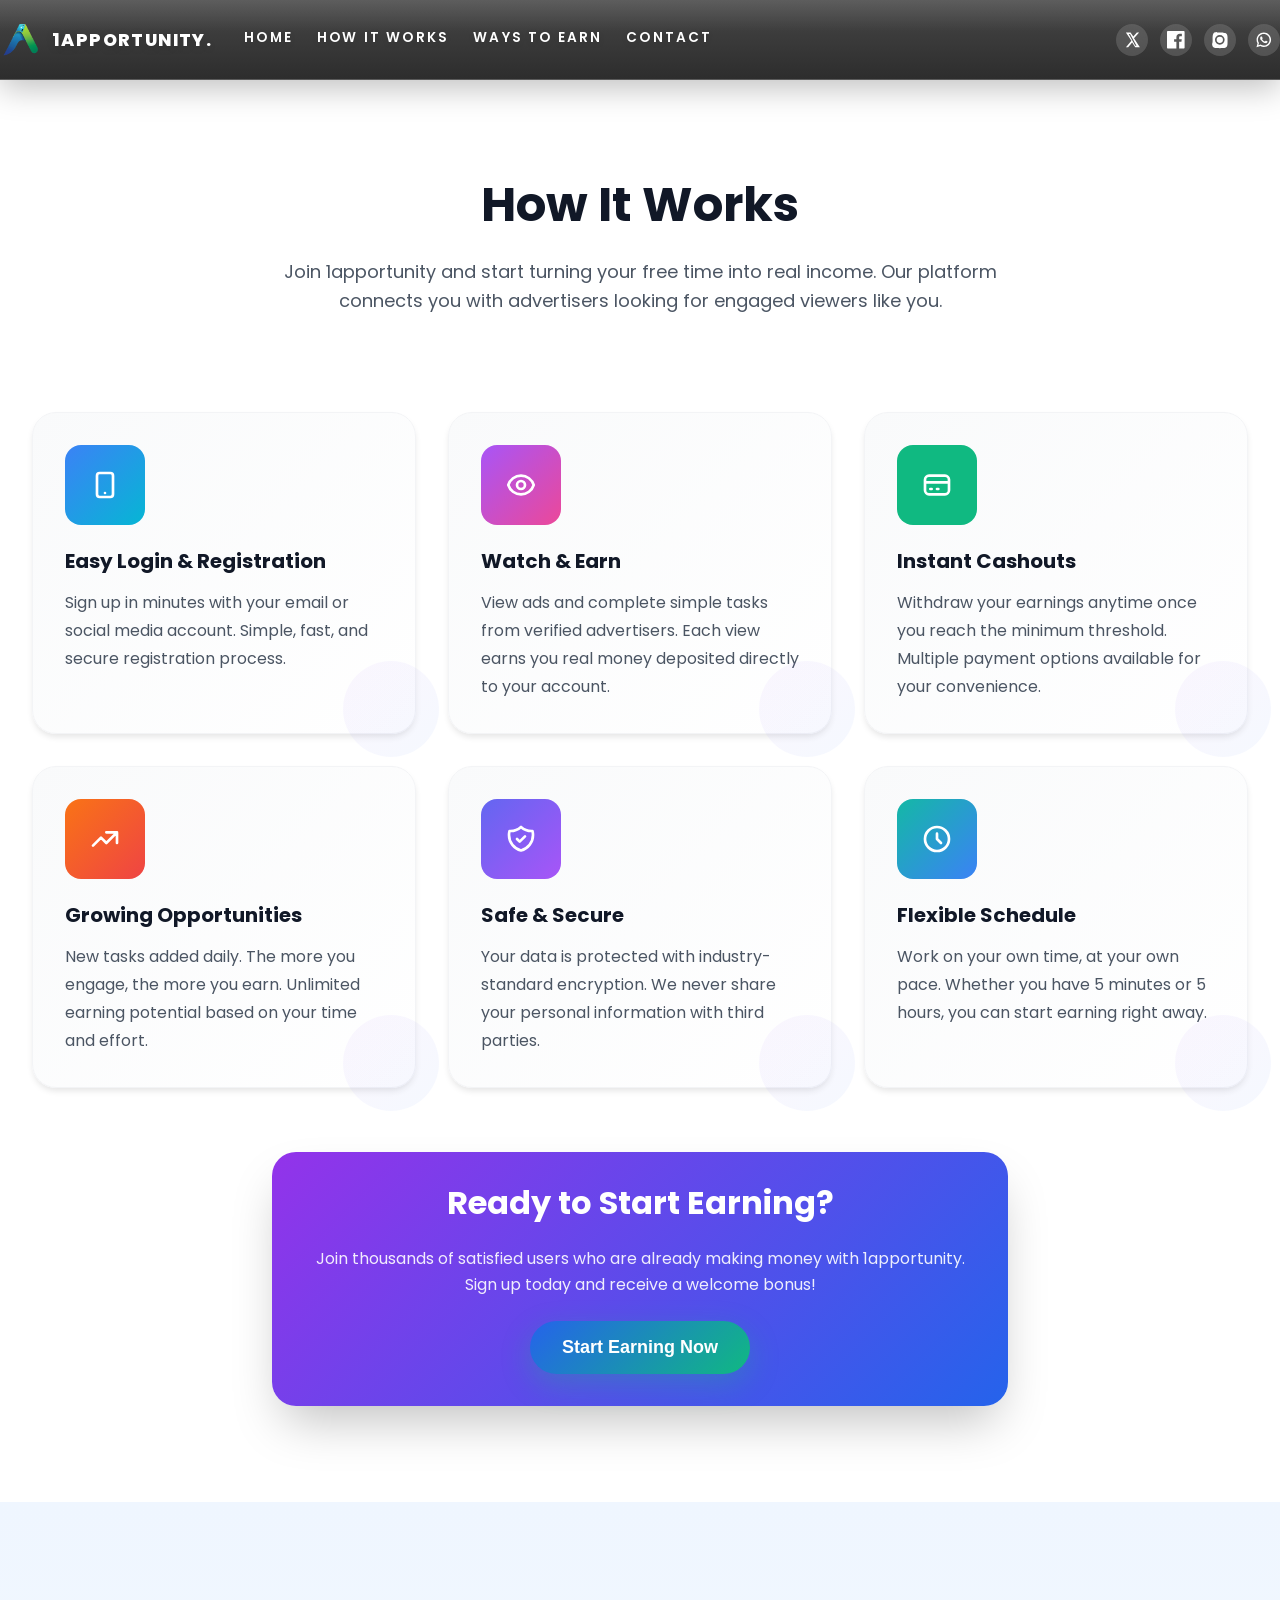
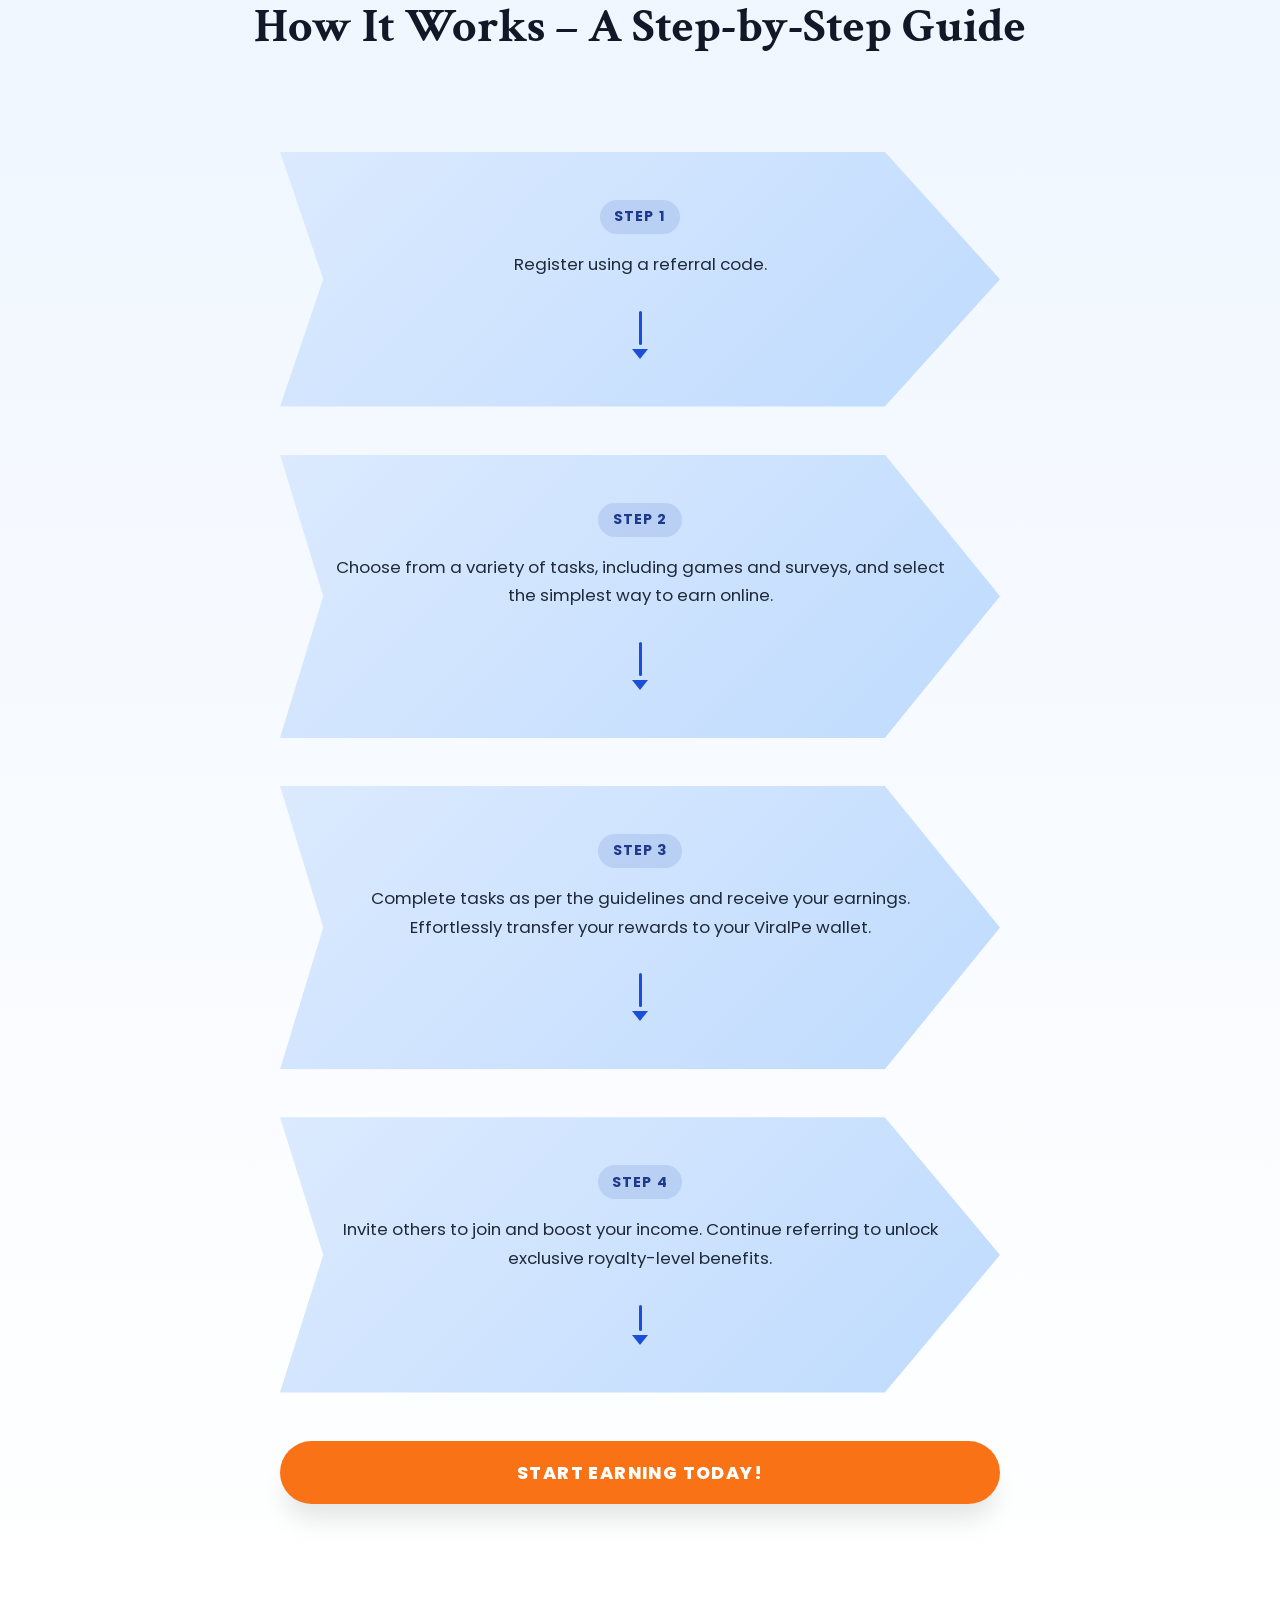
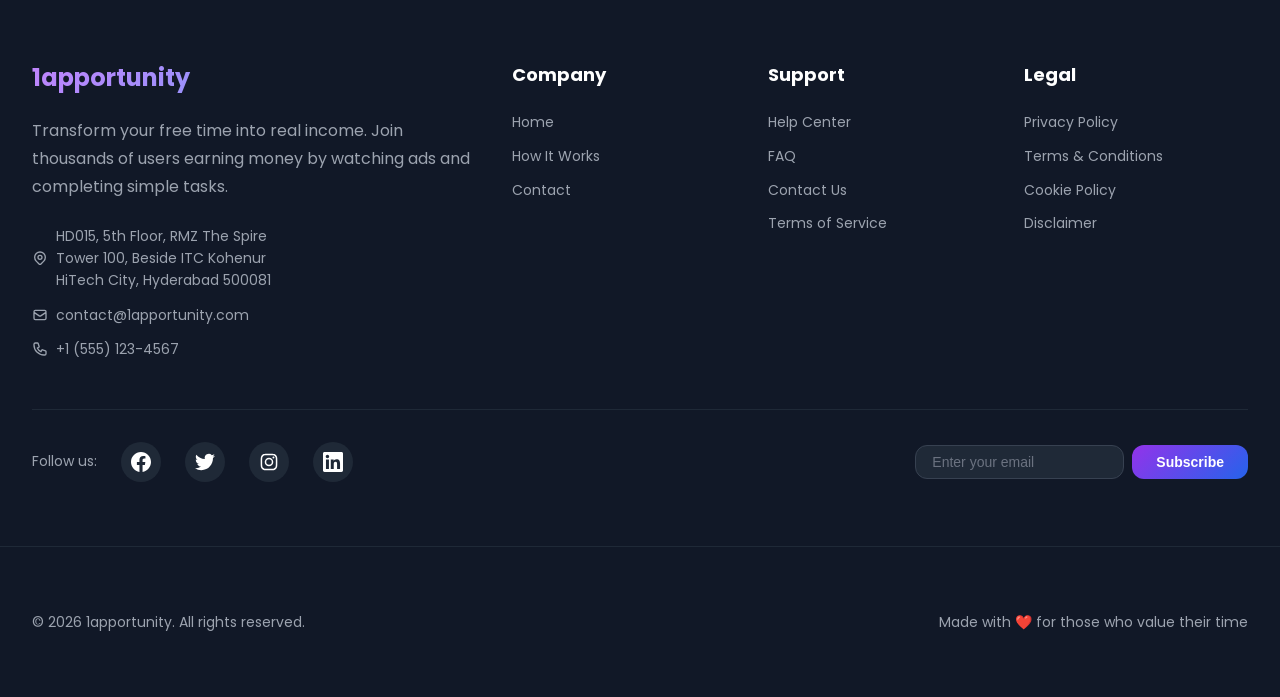
==== business.html @ 0197decd "Add files via upload" ====
<!DOCTYPE html>
<html lang="en">
<head>
    <meta charset="UTF-8">
    <meta name="viewport" content="width=device-width, initial-scale=1.0">
    <meta name="description" content="Learn how 1apportunity works - Simple steps to start earning money by watching ads and completing tasks.">
    <meta name="keywords" content="how it works, earn money online, watch ads, passive income, make money, 1apportunity">
    <title>How It Works - 1apportunity</title>
    <link rel="stylesheet" href="styles.css">
    <link rel="preconnect" href="https://fonts.googleapis.com">
    <link rel="preconnect" href="https://fonts.gstatic.com" crossorigin>
    <link href="https://fonts.googleapis.com/css2?family=Poppins:wght@400;500;600;700;800&family=Crimson+Text:wght@600;700&display=swap" rel="stylesheet">
</head>
<body>
    <!-- Navbar -->
    <header class="main-navbar">
        <div class="container nav-content">
            <a class="nav-brand" href="index.html" aria-label="1Apportunity Home">
                <img class="nav-logo" src="1Apportunity logo.png" alt="1Apportunity Logo">
                <span class="nav-wordmark">1APPORTUNITY.</span>
            </a>
            <button class="nav-toggle" type="button" aria-expanded="false" aria-controls="primaryNav" aria-label="Toggle navigation">
                <span></span>
                <span></span>
                <span></span>
            </button>
            <nav id="primaryNav" class="nav-links" aria-label="Primary">
                <a href="index.html">HOME</a>
                <a href="business.html">HOW IT WORKS</a>
                <a href="index.html#ways">WAYS TO EARN</a>
                <a href="contact.html">CONTACT</a>
            </nav>
            <div class="nav-actions">
                <a href="log_sign.html" class="btn btn-primary btn-get-started">Get Started</a>
            </div>
            <div class="nav-social" aria-label="Social media">
                <a href="https://twitter.com/" target="_blank" rel="noopener noreferrer" aria-label="X">
                    <svg viewBox="0 0 24 24" fill="currentColor" aria-hidden="true">
                        <path d="M18.9 2H22l-7 8 8 12h-6.3l-4.2-6.2L7 22H4l7.5-8.7L3.9 2h6.4l3.8 5.6L18.9 2zm-2.2 18h1.7L9.6 4H7.8l8.9 16z"></path>
                    </svg>
                </a>
                <a href="https://facebook.com/" target="_blank" rel="noopener noreferrer" aria-label="Facebook">
                    <svg viewBox="0 0 24 24" fill="currentColor" aria-hidden="true">
                        <path d="M22.675 0h-21.35C.597 0 0 .597 0 1.326v21.348C0 23.403.597 24 1.326 24h11.495v-9.294H9.692v-3.622h3.129V8.413c0-3.1 1.893-4.788 4.659-4.788 1.325 0 2.463.099 2.795.143v3.24h-1.918c-1.505 0-1.797.715-1.797 1.763v2.313h3.587l-.467 3.622h-3.12V24h6.116C23.403 24 24 23.403 24 22.674V1.326C24 .597 23.403 0 22.675 0z"></path>
                    </svg>
                </a>
                <a href="https://instagram.com/" target="_blank" rel="noopener noreferrer" aria-label="Instagram">
                    <svg viewBox="0 0 24 24" fill="currentColor" aria-hidden="true">
                        <path d="M12 2.2c3.2 0 3.6 0 4.8.07 1.2.07 2 .26 2.47.44a4.94 4.94 0 011.78 1.03 4.94 4.94 0 011.03 1.78c.18.47.37 1.27.44 2.47.07 1.2.07 1.6.07 4.8s0 3.6-.07 4.8c-.07 1.2-.26 2-.44 2.47a4.94 4.94 0 01-1.03 1.78 4.94 4.94 0 01-1.78 1.03c-.47.18-1.27.37-2.47.44-1.2.07-1.6.07-4.8.07s-3.6 0-4.8-.07c-1.2-.07-2-.26-2.47-.44a4.94 4.94 0 01-1.78-1.03 4.94 4.94 0 01-1.03-1.78c-.18-.47-.37-1.27-.44-2.47C2.2 15.6 2.2 15.2 2.2 12s0-3.6.07-4.8c.07-1.2.26-2 .44-2.47A4.94 4.94 0 013.74 2.7a4.94 4.94 0 011.78-1.03c.47-.18 1.27-.37 2.47-.44C8.4 2.2 8.8 2.2 12 2.2zm0 3.2a6.6 6.6 0 100 13.2 6.6 6.6 0 000-13.2zm0 10.9a4.3 4.3 0 110-8.6 4.3 4.3 0 010 8.6zm6.9-11.7a1.54 1.54 0 11-3.08 0 1.54 1.54 0 013.08 0z"></path>
                    </svg>
                </a>
                <a href="https://wa.me/" target="_blank" rel="noopener noreferrer" aria-label="WhatsApp">
                    <svg viewBox="0 0 24 24" fill="currentColor" aria-hidden="true">
                        <path d="M12.04 2C6.58 2 2.15 6.42 2.15 11.88c0 1.75.46 3.46 1.34 4.98L2 22l5.3-1.39a9.84 9.84 0 004.74 1.2h.01c5.46 0 9.89-4.43 9.89-9.89S17.5 2 12.04 2zm0 17.86a7.94 7.94 0 01-4.05-1.12l-.29-.17-3.14.82.84-3.06-.19-.31a7.9 7.9 0 01-1.22-4.15c0-4.37 3.56-7.93 7.94-7.93 4.37 0 7.93 3.56 7.93 7.93 0 4.38-3.56 7.99-7.93 7.99zm4.64-5.85c-.25-.12-1.47-.73-1.7-.81-.23-.08-.4-.12-.56.12-.16.25-.64.81-.78.98-.14.17-.29.19-.54.06-.25-.12-1.06-.39-2.02-1.25-.75-.66-1.25-1.47-1.4-1.72-.14-.25-.02-.38.1-.5.11-.11.25-.29.37-.43.12-.14.16-.25.25-.41.08-.17.04-.31-.02-.43-.06-.12-.56-1.35-.77-1.85-.2-.48-.4-.41-.56-.42l-.48-.01c-.17 0-.43.06-.66.31-.23.25-.87.85-.87 2.07s.89 2.4 1.01 2.56c.12.17 1.74 2.64 4.21 3.7.59.25 1.05.4 1.41.52.59.19 1.12.17 1.54.1.47-.07 1.47-.6 1.68-1.18.21-.58.21-1.08.14-1.18-.06-.1-.23-.16-.48-.28z"></path>
                    </svg>
                </a>
            </div>
        </div>
    </header>

    <!-- Business Section -->
    <section id="business" class="business-section">
        <div class="container">
            <!-- Section Header -->
            <div class="section-header">
                <h2 class="section-title">How It Works</h2>
                <p class="section-description">
                    Join 1apportunity and start turning your free time into real income. 
                    Our platform connects you with advertisers looking for engaged viewers like you.
                </p>
            </div>

            <!-- Features Grid -->
            <div class="features-grid">
                <!-- Feature 1 -->
                <div class="feature-card">
                    <div class="feature-icon feature-icon-blue">
                        <svg class="icon" fill="none" stroke="currentColor" viewBox="0 0 24 24">
                            <path stroke-linecap="round" stroke-linejoin="round" stroke-width="2" d="M12 18h.01M8 21h8a2 2 0 002-2V5a2 2 0 00-2-2H8a2 2 0 00-2 2v14a2 2 0 002 2z"></path>
                        </svg>
                    </div>
                    <h3 class="feature-title">Easy Login & Registration</h3>
                    <p class="feature-description">
                        Sign up in minutes with your email or social media account. Simple, fast, and secure registration process.
                    </p>
                    <div class="feature-decoration"></div>
                </div>

                <!-- Feature 2 -->
                <div class="feature-card">
                    <div class="feature-icon feature-icon-purple">
                        <svg class="icon" fill="none" stroke="currentColor" viewBox="0 0 24 24">
                            <path stroke-linecap="round" stroke-linejoin="round" stroke-width="2" d="M15 12a3 3 0 11-6 0 3 3 0 016 0z"></path>
                            <path stroke-linecap="round" stroke-linejoin="round" stroke-width="2" d="M2.458 12C3.732 7.943 7.523 5 12 5c4.478 0 8.268 2.943 9.542 7-1.274 4.057-5.064 7-9.542 7-4.477 0-8.268-2.943-9.542-7z"></path>
                        </svg>
                    </div>
                    <h3 class="feature-title">Watch & Earn</h3>
                    <p class="feature-description">
                        View ads and complete simple tasks from verified advertisers. Each view earns you real money deposited directly to your account.
                    </p>
                    <div class="feature-decoration"></div>
                </div>

                <!-- Feature 3 -->
                <div class="feature-card">
                    <div class="feature-icon feature-icon-green">
                        <svg class="icon" fill="none" stroke="currentColor" viewBox="0 0 24 24">
                            <path stroke-linecap="round" stroke-linejoin="round" stroke-width="2" d="M3 10h18M7 15h1m4 0h1m-7 4h12a3 3 0 003-3V8a3 3 0 00-3-3H6a3 3 0 00-3 3v8a3 3 0 003 3z"></path>
                        </svg>
                    </div>
                    <h3 class="feature-title">Instant Cashouts</h3>
                    <p class="feature-description">
                        Withdraw your earnings anytime once you reach the minimum threshold. Multiple payment options available for your convenience.
                    </p>
                    <div class="feature-decoration"></div>
                </div>

                <!-- Feature 4 -->
                <div class="feature-card">
                    <div class="feature-icon feature-icon-orange">
                        <svg class="icon" fill="none" stroke="currentColor" viewBox="0 0 24 24">
                            <path stroke-linecap="round" stroke-linejoin="round" stroke-width="2" d="M13 7h8m0 0v8m0-8l-8 8-4-4-6 6"></path>
                        </svg>
                    </div>
                    <h3 class="feature-title">Growing Opportunities</h3>
                    <p class="feature-description">
                        New tasks added daily. The more you engage, the more you earn. Unlimited earning potential based on your time and effort.
                    </p>
                    <div class="feature-decoration"></div>
                </div>

                <!-- Feature 5 -->
                <div class="feature-card">
                    <div class="feature-icon feature-icon-indigo">
                        <svg class="icon" fill="none" stroke="currentColor" viewBox="0 0 24 24">
                            <path stroke-linecap="round" stroke-linejoin="round" stroke-width="2" d="M9 12l2 2 4-4m5.618-4.016A11.955 11.955 0 0112 2.944a11.955 11.955 0 01-8.618 3.04A12.02 12.02 0 003 9c0 5.591 3.824 10.29 9 11.622 5.176-1.332 9-6.03 9-11.622 0-1.042-.133-2.052-.382-3.016z"></path>
                        </svg>
                    </div>
                    <h3 class="feature-title">Safe & Secure</h3>
                    <p class="feature-description">
                        Your data is protected with industry-standard encryption. We never share your personal information with third parties.
                    </p>
                    <div class="feature-decoration"></div>
                </div>

                <!-- Feature 6 -->
                <div class="feature-card">
                    <div class="feature-icon feature-icon-teal">
                        <svg class="icon" fill="none" stroke="currentColor" viewBox="0 0 24 24">
                            <path stroke-linecap="round" stroke-linejoin="round" stroke-width="2" d="M12 8v4l3 3m6-3a9 9 0 11-18 0 9 9 0 0118 0z"></path>
                        </svg>
                    </div>
                    <h3 class="feature-title">Flexible Schedule</h3>
                    <p class="feature-description">
                        Work on your own time, at your own pace. Whether you have 5 minutes or 5 hours, you can start earning right away.
                    </p>
                    <div class="feature-decoration"></div>
                </div>
            </div>

            <!-- CTA Section -->
            <div class="business-cta">
                <div class="cta-box">
                    <h3 class="cta-title">Ready to Start Earning?</h3>
                    <p class="cta-description">
                        Join thousands of satisfied users who are already making money with 1apportunity.
                        Sign up today and receive a welcome bonus!
                    </p>
                    <button class="btn btn-cta">Start Earning Now</button>
                </div>
            </div>
        </div>
    </section>

    <!-- Step-by-Step Flow Section -->
    <section id="how-steps" class="flow-section">
        <div class="container">
            <div class="section-header">
                <h2 class="section-title">How It Works – A Step-by-Step Guide</h2>
            </div>
            <div class="flow-steps">
                <div class="flow-step">
                    <span class="flow-step-number">Step 1</span>
                    <p class="flow-step-text">Register using a referral code.</p>
                    <div class="flow-arrow" aria-hidden="true">
                        <span class="flow-line"></span>
                        <span class="flow-head"></span>
                    </div>
                </div>
                <div class="flow-step">
                    <span class="flow-step-number">Step 2</span>
                    <p class="flow-step-text">Choose from a variety of tasks, including games and surveys, and select the simplest way to earn online.</p>
                    <div class="flow-arrow" aria-hidden="true">
                        <span class="flow-line"></span>
                        <span class="flow-head"></span>
                    </div>
                </div>
                <div class="flow-step">
                    <span class="flow-step-number">Step 3</span>
                    <p class="flow-step-text">Complete tasks as per the guidelines and receive your earnings. Effortlessly transfer your rewards to your ViralPe wallet.</p>
                    <div class="flow-arrow" aria-hidden="true">
                        <span class="flow-line"></span>
                        <span class="flow-head"></span>
                    </div>
                </div>
                <div class="flow-step">
                    <span class="flow-step-number">Step 4</span>
                    <p class="flow-step-text">Invite others to join and boost your income. Continue referring to unlock exclusive royalty-level benefits.</p>
                    <div class="flow-arrow flow-arrow-final" aria-hidden="true">
                        <span class="flow-line"></span>
                        <span class="flow-head"></span>
                    </div>
                </div>
                <div class="flow-cta">Start earning today!</div>
            </div>
        </div>
    </section>

    <!-- Footer -->
    <footer class="footer">
        <!-- Main Footer Content -->
        <div class="container">
            <div class="footer-grid">
                <!-- Brand Section -->
                <div class="footer-brand">
                    <h3 class="footer-logo">1apportunity</h3>
                    <p class="footer-tagline">
                        Transform your free time into real income. Join thousands of users earning money by watching ads and completing simple tasks.
                    </p>

                    <!-- Contact Info -->
                    <div class="footer-contact">
                        <div class="footer-contact-item">
                            <svg class="footer-icon" fill="none" stroke="currentColor" viewBox="0 0 24 24">
                                <path stroke-linecap="round" stroke-linejoin="round" stroke-width="2" d="M17.657 16.657L13.414 20.9a1.998 1.998 0 01-2.827 0l-4.244-4.243a8 8 0 1111.314 0z"></path>
                                <path stroke-linecap="round" stroke-linejoin="round" stroke-width="2" d="M15 11a3 3 0 11-6 0 3 3 0 016 0z"></path>
                            </svg>
                            <span>HD015, 5th Floor, RMZ The Spire<br>
                                Tower 100, Beside ITC Kohenur<br>
                                HiTech City, Hyderabad 500081</span>
                        </div>
                        <div class="footer-contact-item">
                            <svg class="footer-icon" fill="none" stroke="currentColor" viewBox="0 0 24 24">
                                <path stroke-linecap="round" stroke-linejoin="round" stroke-width="2" d="M3 8l7.89 5.26a2 2 0 002.22 0L21 8M5 19h14a2 2 0 002-2V7a2 2 0 00-2-2H5a2 2 0 00-2 2v10a2 2 0 002 2z"></path>
                            </svg>
                            <a href="mailto:contact@1apportunity.com">contact@1apportunity.com</a>
                        </div>
                        <div class="footer-contact-item">
                            <svg class="footer-icon" fill="none" stroke="currentColor" viewBox="0 0 24 24">
                                <path stroke-linecap="round" stroke-linejoin="round" stroke-width="2" d="M3 5a2 2 0 012-2h3.28a1 1 0 01.948.684l1.498 4.493a1 1 0 01-.502 1.21l-2.257 1.13a11.042 11.042 0 005.516 5.516l1.13-2.257a1 1 0 011.21-.502l4.493 1.498a1 1 0 01.684.949V19a2 2 0 01-2 2h-1C9.716 21 3 14.284 3 6V5z"></path>
                            </svg>
                            <a href="tel:+15551234567">+1 (555) 123-4567</a>
                        </div>
                    </div>
                </div>

                <!-- Company Links -->
                <div class="footer-links">
                    <h4 class="footer-heading">Company</h4>
                    <ul class="footer-list">
                        <li><a href="index.html">Home</a></li>
                        <li><a href="business.html">How It Works</a></li>
                        <li><a href="contact.html">Contact</a></li>
                    </ul>
                </div>

                <!-- Support Links -->
                <div class="footer-links">
                    <h4 class="footer-heading">Support</h4>
                    <ul class="footer-list">
                        <li><a href="#">Help Center</a></li>
                        <li><a href="#">FAQ</a></li>
                        <li><a href="contact.html">Contact Us</a></li>
                        <li><a href="#">Terms of Service</a></li>
                    </ul>
                </div>

                <!-- Legal Links -->
                <div class="footer-links">
                    <h4 class="footer-heading">Legal</h4>
                    <ul class="footer-list">
                        <li><a href="#">Privacy Policy</a></li>
                        <li><a href="#">Terms & Conditions</a></li>
                        <li><a href="#">Cookie Policy</a></li>
                        <li><a href="#">Disclaimer</a></li>
                    </ul>
                </div>
            </div>

            <!-- Social Media & Newsletter -->
            <div class="footer-social">
                <div class="social-links">
                    <span class="social-label">Follow us:</span>
                    <a href="https://facebook.com/1apportunity" target="_blank" rel="noopener noreferrer" aria-label="Facebook" class="social-icon">
                        <svg fill="currentColor" viewBox="0 0 24 24">
                            <path d="M24 12.073c0-6.627-5.373-12-12-12s-12 5.373-12 12c0 5.99 4.388 10.954 10.125 11.854v-8.385H7.078v-3.47h3.047V9.43c0-3.007 1.792-4.669 4.533-4.669 1.312 0 2.686.235 2.686.235v2.953H15.83c-1.491 0-1.956.925-1.956 1.874v2.25h3.328l-.532 3.47h-2.796v8.385C19.612 23.027 24 18.062 24 12.073z"></path>
                        </svg>
                    </a>
                    <a href="https://twitter.com/1apportunity" target="_blank" rel="noopener noreferrer" aria-label="Twitter" class="social-icon">
                        <svg fill="currentColor" viewBox="0 0 24 24">
                            <path d="M23.953 4.57a10 10 0 01-2.825.775 4.958 4.958 0 002.163-2.723c-.951.555-2.005.959-3.127 1.184a4.92 4.92 0 00-8.384 4.482C7.69 8.095 4.067 6.13 1.64 3.162a4.822 4.822 0 00-.666 2.475c0 1.71.87 3.213 2.188 4.096a4.904 4.904 0 01-2.228-.616v.06a4.923 4.923 0 003.946 4.827 4.996 4.996 0 01-2.212.085 4.936 4.936 0 004.604 3.417 9.867 9.867 0 01-6.102 2.105c-.39 0-.779-.023-1.17-.067a13.995 13.995 0 007.557 2.209c9.053 0 13.998-7.496 13.998-13.985 0-.21 0-.42-.015-.63A9.935 9.935 0 0024 4.59z"></path>
                        </svg>
                    </a>
                    <a href="https://instagram.com/1apportunity" target="_blank" rel="noopener noreferrer" aria-label="Instagram" class="social-icon">
                        <svg fill="currentColor" viewBox="0 0 24 24">
                            <path d="M12.315 2c2.43 0 2.784.013 3.808.06 1.064.049 1.791.218 2.427.465a4.902 4.902 0 011.772 1.153 4.902 4.902 0 011.153 1.772c.247.636.416 1.363.465 2.427.048 1.067.06 1.407.06 4.123v.08c0 2.643-.012 2.987-.06 4.043-.049 1.064-.218 1.791-.465 2.427a4.902 4.902 0 01-1.153 1.772 4.902 4.902 0 01-1.772 1.153c-.636.247-1.363.416-2.427.465-1.067.048-1.407.06-4.123.06h-.08c-2.643 0-2.987-.012-4.043-.06-1.064-.049-1.791-.218-2.427-.465a4.902 4.902 0 01-1.772-1.153 4.902 4.902 0 01-1.153-1.772c-.247-.636-.416-1.363-.465-2.427-.047-1.024-.06-1.379-.06-3.808v-.63c0-2.43.013-2.784.06-3.808.049-1.064.218-1.791.465-2.427a4.902 4.902 0 011.153-1.772A4.902 4.902 0 015.45 2.525c.636-.247 1.363-.416 2.427-.465C8.901 2.013 9.256 2 11.685 2h.63zm-.081 1.802h-.468c-2.456 0-2.784.011-3.807.058-.975.045-1.504.207-1.857.344-.467.182-.8.398-1.15.748-.35.35-.566.683-.748 1.15-.137.353-.3.882-.344 1.857-.047 1.023-.058 1.351-.058 3.807v.468c0 2.456.011 2.784.058 3.807.045.975.207 1.504.344 1.857.182.466.399.8.748 1.15.35.35.683.566 1.15.748.353.137.882.3 1.857.344 1.054.048 1.37.058 4.041.058h.08c2.597 0 2.917-.01 3.96-.058.976-.045 1.505-.207 1.858-.344.466-.182.8-.398 1.15-.748.35-.35.566-.683.748-1.15.137-.353.3-.882.344-1.857.048-1.055.058-1.37.058-4.041v-.08c0-2.597-.01-2.917-.058-3.96-.045-.976-.207-1.505-.344-1.858a3.097 3.097 0 00-.748-1.15 3.098 3.098 0 00-1.15-.748c-.353-.137-.882-.3-1.857-.344-1.023-.047-1.351-.058-3.807-.058zM12 6.865a5.135 5.135 0 110 10.27 5.135 5.135 0 010-10.27zm0 1.802a3.333 3.333 0 100 6.666 3.333 3.333 0 000-6.666zm5.338-3.205a1.2 1.2 0 110 2.4 1.2 1.2 0 010-2.4z"></path>
                        </svg>
                    </a>
                    <a href="https://linkedin.com/company/1apportunity" target="_blank" rel="noopener noreferrer" aria-label="LinkedIn" class="social-icon">
                        <svg fill="currentColor" viewBox="0 0 24 24">
                            <path d="M20.447 20.452h-3.554v-5.569c0-1.328-.027-3.037-1.852-3.037-1.853 0-2.136 1.445-2.136 2.939v5.667H9.351V9h3.414v1.561h.046c.477-.9 1.637-1.85 3.37-1.85 3.601 0 4.267 2.37 4.267 5.455v6.286zM5.337 7.433c-1.144 0-2.063-.926-2.063-2.065 0-1.138.92-2.063 2.063-2.063 1.14 0 2.064.925 2.064 2.063 0 1.139-.925 2.065-2.064 2.065zm1.782 13.019H3.555V9h3.564v11.452zM22.225 0H1.771C.792 0 0 .774 0 1.729v20.542C0 23.227.792 24 1.771 24h20.451C23.2 24 24 23.227 24 22.271V1.729C24 .774 23.2 0 22.222 0h.003z"></path>
                        </svg>
                    </a>
                </div>

                <!-- Newsletter Signup -->
                <div class="newsletter">
                    <input type="email" placeholder="Enter your email" class="newsletter-input" aria-label="Email for newsletter">
                    <button class="newsletter-btn">Subscribe</button>
                </div>
            </div>
        </div>

        <!-- Bottom Bar -->
        <div class="footer-bottom">
            <div class="container">
                <div class="footer-bottom-content">
                    <p>&copy; 2026 1apportunity. All rights reserved.</p>
                    <p>Made with ❤️ for those who value their time</p>
                </div>
            </div>
        </div>
    </footer>

    <script src="script.js"></script>
</body>
</html>
---- styles.css ----
/* ===================================
   1apportunity Landing Page - Styles
   Pure CSS with modern design
   =================================== */

/* CSS Custom Properties (Variables) */
:root {
    /* Color Palette */
    --color-purple-600: #9333ea;
    --color-purple-500: #a855f7;
    --color-purple-400: #c084fc;
    --color-blue-600: #2563eb;
    --color-blue-500: #3b82f6;
    --color-blue-400: #60a5fa;
    --color-cyan-500: #06b6d4;
    --color-teal-500: #14b8a6;
    --color-green-500: #10b981;
    --color-emerald-500: #10b981;
    --color-yellow-300: #fcd34d;
    --color-orange-400: #fb923c;
    --color-orange-500: #f97316;
    --color-pink-500: #ec4899;
    --color-red-500: #ef4444;
    --color-indigo-500: #6366f1;
    
    /* Grayscale */
    --color-gray-50: #f9fafb;
    --color-gray-100: #f3f4f6;
    --color-gray-200: #e5e7eb;
    --color-gray-400: #9ca3af;
    --color-gray-500: #6b7280;
    --color-gray-600: #4b5563;
    --color-gray-700: #374151;
    --color-gray-800: #1f2937;
    --color-gray-900: #111827;
    
    /* Spacing */
    --spacing-xs: 0.5rem;
    --spacing-sm: 1rem;
    --spacing-md: 1.5rem;
    --spacing-lg: 2rem;
    --spacing-xl: 3rem;
    --spacing-2xl: 4rem;
    --spacing-3xl: 6rem;
    
    /* Typography */
    --font-family: 'Poppins', -apple-system, BlinkMacSystemFont, 'Segoe UI', sans-serif;
    --font-display: 'Crimson Text', 'Times New Roman', serif;
    
    /* Border Radius */
    --radius-sm: 0.5rem;
    --radius-md: 0.75rem;
    --radius-lg: 1rem;
    --radius-xl: 1.5rem;
    --radius-full: 9999px;
    
    /* Shadows */
    --shadow-sm: 0 1px 2px 0 rgba(0, 0, 0, 0.05);
    --shadow-md: 0 4px 6px -1px rgba(0, 0, 0, 0.1);
    --shadow-lg: 0 10px 15px -3px rgba(0, 0, 0, 0.1);
    --shadow-xl: 0 20px 25px -5px rgba(0, 0, 0, 0.1);
    --shadow-2xl: 0 25px 50px -12px rgba(0, 0, 0, 0.25);
    
    /* Transitions */
    --transition-fast: 150ms ease-in-out;
    --transition-normal: 300ms ease-in-out;
    --transition-slow: 500ms ease-in-out;
}

/* ===================================
   Reset and Base Styles
   =================================== */

* {
    margin: 0;
    padding: 0;
    box-sizing: border-box;
}

html {
    scroll-behavior: smooth;
}

body {
    font-family: var(--font-family);
    line-height: 1.6;
    color: var(--color-gray-900);
    background-color: white;
    overflow-x: hidden;
}

.container {
    max-width: 1280px;
    margin: 0 auto;
    padding: 0 var(--spacing-md);
    width: 100%;
}

img,
svg {
    max-width: 100%;
    height: auto;
}

@media (min-width: 640px) {
    .container {
        padding: 0 var(--spacing-lg);
    }
}

/* ===================================
   Typography
   =================================== */

h1, h2, h3, h4, h5, h6 {
    font-weight: 700;
    line-height: 1.2;
}

.section-title {
    font-size: clamp(2rem, 5vw, 3rem);
    color: var(--color-gray-900);
    margin-bottom: var(--spacing-md);
}

.section-description {
    font-size: 1.125rem;
    color: var(--color-gray-600);
    max-width: 48rem;
    margin: 0 auto;
}

.section-header {
    text-align: center;
    margin-bottom: var(--spacing-3xl);
}

/* ===================================
   Buttons
   =================================== */

.btn {
    display: inline-flex;
    align-items: center;
    justify-content: center;
    padding: 1rem 2rem;
    font-size: 1.125rem;
    font-weight: 600;
    border-radius: var(--radius-full);
    border: none;
    cursor: pointer;
    transition: all var(--transition-normal);
    text-decoration: none;
    position: relative;
    overflow: hidden;
}

.btn-primary {
    background: linear-gradient(135deg, #fbbf24 0%, #f59e0b 50%, #10b981 100%);
    color: #1f2937;
    box-shadow: 0 10px 30px rgba(251, 191, 36, 0.4), 0 0 60px rgba(16, 185, 129, 0.2);
    font-weight: 700;
    border: 1px solid rgba(255, 255, 255, 0.3);
    position: relative;
    overflow: hidden;
}

.btn-primary::before {
    content: '';
    position: absolute;
    top: 0;
    left: -100%;
    width: 100%;
    height: 100%;
    background: linear-gradient(90deg, transparent, rgba(255, 255, 255, 0.4), transparent);
    transition: left 0.5s;
}

.btn-primary:hover::before {
    left: 100%;
}

.btn-primary:hover {
    transform: translateY(-2px) scale(1.05);
    box-shadow: 0 15px 40px rgba(251, 191, 36, 0.5), 0 0 80px rgba(16, 185, 129, 0.3);
}

.btn-primary .arrow {
    margin-left: 0.5rem;
    transition: transform var(--transition-normal);
}

.btn-primary:hover .arrow {
    transform: translateX(4px);
}

.btn-secondary {
    background: rgba(255, 255, 255, 0.1);
    color: white;
    border: 2px solid rgba(255, 255, 255, 0.5);
    backdrop-filter: blur(10px);
    box-shadow: 0 8px 20px rgba(0, 0, 0, 0.2);
}

.btn-secondary:hover {
    background: rgba(255, 255, 255, 0.95);
    color: #1e40af;
    border-color: rgba(255, 255, 255, 0.95);
    transform: translateY(-2px) scale(1.05);
    box-shadow: 0 12px 30px rgba(255, 255, 255, 0.3);
}

.btn-cta {
    background: linear-gradient(135deg, #2563eb, #10b981);
    color: white;
    box-shadow: 0 10px 30px rgba(16, 185, 129, 0.3);
}

.btn-cta:hover {
    transform: scale(1.05);
    box-shadow: var(--shadow-xl);
}

.btn-contact {
    background: linear-gradient(135deg, #2563eb, #10b981);
    color: white;
    box-shadow: var(--shadow-xl);
}

.btn-contact:hover {
    transform: scale(1.05);
    box-shadow: var(--shadow-2xl);
}

/* ===================================
   Navbar
   =================================== */

/* ===================================
   Main Navbar
   =================================== */

.main-navbar {
    position: sticky;
    top: 0;
    z-index: 100;
    background: linear-gradient(180deg, #474747 0%, #3a3a3a 50%, #2d2d2d 100%);
    backdrop-filter: blur(20px);
    border-bottom: 1px solid rgba(255, 255, 255, 0.1);
    box-shadow: 0 8px 32px rgba(0, 0, 0, 0.25);
}

.main-navbar::before {
    content: "";
    position: absolute;
    inset: 0;
    background: linear-gradient(180deg, rgba(255, 255, 255, 0.12) 0%, rgba(255, 255, 255, 0) 40%);
    pointer-events: none;
}

.nav-content {
    display: flex;
    align-items: center;
    justify-content: space-between;
    gap: var(--spacing-lg);
    padding: 1rem 0;
    position: relative;
    z-index: 1;
}

.nav-brand {
    display: inline-flex;
    align-items: center;
    gap: 0.75rem;
    text-decoration: none;
}

.nav-logo {
    display: inline-flex;
    width: 2.5rem;
    height: 2.5rem;
    object-fit: contain;
}

.nav-wordmark {
    font-size: 1.1rem;
    font-weight: 800;
    letter-spacing: 0.08em;
    color: white;
    text-shadow: 0 2px 8px rgba(0, 0, 0, 0.15);
}

.nav-links {
    display: flex;
    align-items: center;
    gap: 1.5rem;
    text-transform: uppercase;
    font-weight: 600;
    font-size: 0.85rem;
    letter-spacing: 0.16em;
}

.nav-toggle {
    display: none;
    flex-direction: column;
    gap: 0.35rem;
    background: transparent;
    border: none;
    padding: 0.4rem;
    cursor: pointer;
}

.nav-toggle span {
    width: 1.6rem;
    height: 2px;
    background: white;
    border-radius: 999px;
    transition: transform var(--transition-normal), opacity var(--transition-normal);
}

.nav-links a {
    color: white;
    text-decoration: none;
    position: relative;
    padding-bottom: 0.25rem;
    text-shadow: 0 2px 6px rgba(0, 0, 0, 0.1);
    transition: color var(--transition-normal), text-shadow var(--transition-normal);
}

.nav-links a:hover {
    color: #fcd34d;
    text-shadow: 0 2px 12px rgba(252, 211, 77, 0.4);
}

.nav-links a::after {
    content: "";
    position: absolute;
    left: 0;
    bottom: 0;
    width: 0;
    height: 2px;
    background: #fcd34d;
    transition: width var(--transition-normal);
    box-shadow: 0 0 8px rgba(252, 211, 77, 0.6);
}

.nav-links a:hover::after {
    width: 100%;
}

.nav-arrow {
    font-size: 0.8rem;
    margin-left: 0.35rem;
}

.nav-actions {
    display: flex;
    align-items: center;
    gap: 1rem;
    margin-left: auto;
    margin-right: 1rem;
}

.btn-get-started {
    padding: 0.7rem 1.5rem;
    font-size: 0.9rem;
    font-weight: 600;
    white-space: nowrap;
    text-decoration: none;
    display: inline-flex;
    align-items: center;
    justify-content: center;
    transition: all 0.3s ease;
}

/* Hide navbar Get Started button initially until hero button scrolls out */
.nav-actions .btn-get-started {
    opacity: 0;
    visibility: hidden;
    transform: translateY(-10px);
    transition: opacity 0.3s ease, visibility 0.3s ease, transform 0.3s ease;
}

.nav-actions .btn-get-started.visible {
    opacity: 1;
    visibility: visible;
    transform: translateY(0);
}

.btn-get-started:hover {
    transform: translateY(-2px);
    box-shadow: 0 8px 25px rgba(59, 130, 246, 0.4);
}

.nav-social {
    display: inline-flex;
    align-items: center;
    gap: 0.75rem;
}

.nav-social a {
    width: 2rem;
    height: 2rem;
    border-radius: 50%;
    display: inline-flex;
    align-items: center;
    justify-content: center;
    color: white;
    background: rgba(255, 255, 255, 0.15);
    backdrop-filter: blur(10px);
    transition: all var(--transition-normal);
    text-decoration: none;
}

.nav-social a:hover {
    color: #fcd34d;
    background: rgba(255, 255, 255, 0.25);
    transform: translateY(-3px) scale(1.1);
    box-shadow: 0 4px 12px rgba(252, 211, 77, 0.3);
}

.nav-social svg {
    width: 1.1rem;
    height: 1.1rem;
}

@media (max-width: 1024px) {
    .nav-content {
        flex-direction: column;
        align-items: flex-start;
    }

    .nav-links {
        flex-wrap: wrap;
        row-gap: 0.75rem;
    }

    .nav-social {
        align-self: flex-end;
    }
}

@media (max-width: 768px) {
    .nav-content {
        display: grid;
        grid-template-columns: 1fr auto 1fr;
        align-items: center;
        column-gap: var(--spacing-sm);
        padding: 0.75rem 0;
    }

    .nav-brand {
        grid-column: 2;
        margin: 0;
        justify-self: center;
        min-width: 0;
    }

    .nav-logo {
        width: 2.1rem;
        height: 2.1rem;
    }

    .nav-wordmark {
        font-size: clamp(0.78rem, 4vw, 0.95rem);
        letter-spacing: 0.03em;
        white-space: nowrap;
    }

    .nav-toggle {
        grid-column: 3;
        display: inline-flex;
        justify-self: end;
    }

    .nav-links {
        display: none;
        flex-direction: column;
        width: 100%;
        grid-column: 1 / -1;
        text-align: center;
        padding: 1.5rem 1rem;
        gap: 0.75rem;
        background: rgba(255, 255, 255, 0.95);
        backdrop-filter: blur(10px);
        border-bottom: 2px solid rgba(59, 130, 246, 0.2);
        box-shadow: 0 4px 30px rgba(0, 0, 0, 0.1);
    }

    .nav-links a {
        padding: 0.75rem 1rem;
        border-radius: 0.5rem;
        transition: all 0.3s ease;
        font-weight: 500;
        color: #1f2937;
        text-decoration: none;
    }

    .nav-links a:hover {
        background: rgba(59, 130, 246, 0.1);
        color: #3b82f6;
        transform: translateX(4px);
    }

    .main-navbar.nav-open .nav-links {
        display: flex;
    }

    .nav-actions {
        display: flex;
        justify-content: center;
        width: 100%;
        padding: 1rem;
        border-bottom: 1px solid rgba(59, 130, 246, 0.1);
        background: rgba(59, 130, 246, 0.05);
    }

    .nav-actions .btn-get-started {
        opacity: 1 !important;
        visibility: visible !important;
        transform: none !important;
    }

    .nav-social {
        display: none;
    }
}

/* ===================================
   Hero Section
   =================================== */

.hero-section {
    position: relative;
    min-height: 100vh;
    display: flex;
    align-items: center;
    justify-content: center;
    background: linear-gradient(135deg, 
        #1e40af 0%, 
        #0891b2 50%,
        #059669 100%);
    overflow: hidden;
}

.hero-bg-elements {
    position: absolute;
    inset: 0;
    overflow: hidden;
}

.hero-bg-elements::before {
    content: '';
    position: absolute;
    inset: 0;
    background: 
        radial-gradient(circle at 20% 30%, rgba(252, 211, 77, 0.03), transparent 30%),
        radial-gradient(circle at 80% 70%, rgba(16, 185, 129, 0.04), transparent 30%);
    animation: shimmer 10s ease-in-out infinite;
}

@keyframes shimmer {
    0%, 100% { opacity: 0.4; }
    50% { opacity: 0.6; }
}

.bg-blob {
    position: absolute;
    border-radius: 50%;
    filter: blur(120px);
    animation: float 15s ease-in-out infinite;
    opacity: 0.15;
}

.bg-blob-1 {
    top: -10%;
    right: -5%;
    width: 25rem;
    height: 25rem;
    background: radial-gradient(circle, rgba(252, 211, 77, 0.2), rgba(16, 185, 129, 0.1));
}

.bg-blob-2 {
    bottom: -10%;
    left: -5%;
    width: 28rem;
    height: 28rem;
    background: radial-gradient(circle, rgba(6, 182, 212, 0.15), rgba(37, 99, 235, 0.1));
    animation-delay: 2s;
}

@keyframes float {
    0%, 100% {
        transform: translate(0, 0) scale(1);
    }
    33% {
        transform: translate(30px, -30px) scale(1.05);
    }
    66% {
        transform: translate(-20px, 20px) scale(0.95);
    }
}



.hero-content {
    position: relative;
    z-index: 10;
    padding: var(--spacing-xl);
}

.hero-text {
    text-align: center;
}

.hero-title {
    font-size: clamp(2.5rem, 8vw, 4.5rem);
    color: white;
    margin-bottom: var(--spacing-lg);
    text-shadow: 0 2px 12px rgba(0, 0, 0, 0.25);
    font-weight: 800;
    letter-spacing: -0.02em;
}

.gradient-text {
    display: block;
    margin-top: 0.5rem;
    background: linear-gradient(135deg, 
        #fef3c7 0%, 
        #fde68a 25%, 
        #fcd34d 50%, 
        #fbbf24 75%, 
        #f59e0b 100%);
    -webkit-background-clip: text;
    background-clip: text;
    -webkit-text-fill-color: transparent;
    filter: drop-shadow(0 0 20px rgba(252, 211, 77, 0.25));
    animation: gradientShift 8s ease-in-out infinite;
}

@keyframes gradientShift {
    0%, 100% {
        filter: drop-shadow(0 0 20px rgba(252, 211, 77, 0.25)) brightness(1);
    }
    50% {
        filter: drop-shadow(0 0 25px rgba(252, 211, 77, 0.35)) brightness(1.05);
    }
}

.hero-subtitle {
    font-size: clamp(1.125rem, 3vw, 1.5rem);
    color: rgba(255, 255, 255, 0.95);
    margin-bottom: var(--spacing-lg);
    max-width: 48rem;
    margin-left: auto;
    margin-right: auto;
    line-height: 1.75;
    text-shadow: 0 2px 12px rgba(0, 0, 0, 0.2);
    font-weight: 400;
}

.hero-buttons {
    display: flex;
    flex-direction: column;
    gap: var(--spacing-md);
    justify-content: center;
    align-items: center;
    margin-bottom: var(--spacing-xl);
}

@media (min-width: 640px) {
    .hero-buttons {
        flex-direction: row;
    }
}

.trust-indicators {
    display: flex;
    flex-wrap: wrap;
    justify-content: center;
    align-items: center;
    gap: var(--spacing-lg);
    margin-top: var(--spacing-xl);
}

.trust-item {
    display: flex;
    align-items: center;
    gap: 0.6rem;
    font-size: clamp(0.875rem, 2vw, 1rem);
    color: rgba(255, 255, 255, 0.95);
    background: rgba(255, 255, 255, 0.1);
    backdrop-filter: blur(10px);
    padding: 0.75rem 1.5rem;
    border-radius: var(--radius-full);
    border: 1px solid rgba(255, 255, 255, 0.2);
    box-shadow: 0 8px 20px rgba(0, 0, 0, 0.15);
    transition: all var(--transition-normal);
    font-weight: 500;
}

.trust-item:hover {
    background: rgba(255, 255, 255, 0.15);
    transform: translateY(-2px);
    box-shadow: 0 12px 28px rgba(0, 0, 0, 0.2);
}

.pulse-dot {
    width: 0.75rem;
    height: 0.75rem;
    background: linear-gradient(135deg, #10b981, #059669);
    border-radius: 50%;
    box-shadow: 0 0 12px rgba(16, 185, 129, 0.6), 0 0 24px rgba(16, 185, 129, 0.3);
    animation: pulseGlow 2s ease-in-out infinite;
}

@keyframes pulseGlow {
    0%, 100% {
        opacity: 1;
        transform: scale(1);
        box-shadow: 0 0 12px rgba(16, 185, 129, 0.6), 0 0 24px rgba(16, 185, 129, 0.3);
    }
    50% {
        opacity: 0.7;
        transform: scale(1.1);
        box-shadow: 0 0 20px rgba(16, 185, 129, 0.8), 0 0 40px rgba(16, 185, 129, 0.5);
    }
}

.scroll-indicator {
    position: absolute;
    bottom: 2rem;
    left: 50%;
    transform: translateX(-50%);
    z-index: 10;
    animation: bounce 2s ease-in-out infinite;
}

@keyframes bounce {
    0%, 100% {
        transform: translateX(-50%) translateY(0);
    }
    50% {
        transform: translateX(-50%) translateY(10px);
    }
}

.scroll-mouse {
    width: 1.5rem;
    height: 2.5rem;
    border: 2px solid rgba(255, 255, 255, 0.6);
    border-radius: var(--radius-full);
    display: flex;
    align-items: flex-start;
    justify-content: center;
    padding: 0.5rem;
    background: rgba(255, 255, 255, 0.05);
    backdrop-filter: blur(4px);
}

.scroll-wheel {
    width: 0.375rem;
    height: 0.375rem;
    background: rgba(255, 255, 255, 0.8);
    border-radius: 50%;
    animation: scroll 1.5s ease-in-out infinite;
    box-shadow: 0 0 8px rgba(255, 255, 255, 0.6);
}

@keyframes scroll {
    0%, 100% { transform: translateY(0); }
    50% { transform: translateY(12px); }
}

/* Fade in animations */
.fade-in-up {
    animation: fadeInUp 0.8s ease-out forwards;
    opacity: 0;
}

.fade-in-up:nth-child(1) { animation-delay: 0.2s; }
.fade-in-up:nth-child(2) { animation-delay: 0.4s; }
.fade-in-up:nth-child(3) { animation-delay: 0.6s; }
.fade-in-up:nth-child(4) { animation-delay: 0.8s; }

@keyframes fadeInUp {
    from {
        opacity: 0;
        transform: translateY(20px);
    }
    to {
        opacity: 1;
        transform: translateY(0);
    }
}

/* ===================================
   Stats Section
   =================================== */

.stats-section {
    padding: var(--spacing-3xl) 0;
    position: relative;
    background: linear-gradient(180deg, #f8fafc 0%, #ffffff 55%, #f9fafb 100%);
    overflow: hidden;
}

.stats-section::before,
.stats-section::after {
    content: "";
    position: absolute;
    width: 28rem;
    height: 28rem;
    border-radius: 50%;
    filter: blur(120px);
    opacity: 0.35;
    pointer-events: none;
    z-index: 0;
}

.stats-section::before {
    top: -8rem;
    left: -6rem;
    background: radial-gradient(circle, rgba(99, 102, 241, 0.45), transparent 65%);
    animation: glowFloat 10s ease-in-out infinite;
}

.stats-section::after {
    bottom: -10rem;
    right: -6rem;
    background: radial-gradient(circle, rgba(16, 185, 129, 0.35), transparent 65%);
    animation: glowFloat 12s ease-in-out infinite reverse;
}

.stats-editorial .section-title {
    font-family: var(--font-display);
    letter-spacing: -0.02em;
}

.stats-header {
    position: relative;
    z-index: 1;
}

.section-kicker {
    text-transform: uppercase;
    letter-spacing: 0.2em;
    font-size: 0.75rem;
    font-weight: 600;
    color: var(--color-gray-500);
    margin-bottom: var(--spacing-sm);
}

.stats-highlights {
    margin-top: var(--spacing-md);
    display: flex;
    flex-wrap: wrap;
    justify-content: center;
    gap: 0.75rem;
}

.highlight-chip {
    padding: 0.45rem 1rem;
    border-radius: var(--radius-full);
    background: rgba(17, 24, 39, 0.06);
    color: var(--color-gray-700);
    font-size: 0.875rem;
    font-weight: 600;
    backdrop-filter: blur(6px);
}

.stats-stage {
    position: relative;
    z-index: 1;
    display: grid;
    gap: var(--spacing-xl);
}

.stats-grid {
    display: grid;
    grid-template-columns: 1fr;
    gap: var(--spacing-lg);
    margin-bottom: var(--spacing-xl);
}

.stats-grid-editorial {
    grid-template-columns: 1fr;
    margin-bottom: var(--spacing-lg);
}

@media (min-width: 768px) {
    .stats-grid-editorial {
        grid-template-columns: repeat(6, 1fr);
        align-items: stretch;
    }
}

@media (min-width: 768px) {
    .stats-grid {
        grid-template-columns: repeat(3, 1fr);
    }
}


.stat-card {
    position: relative;
    padding: var(--spacing-lg);
    border-radius: var(--radius-xl);
    border: 1px solid rgba(255, 255, 255, 0.65);
    box-shadow: 0 18px 40px rgba(15, 23, 42, 0.12), inset 0 1px 0 rgba(255, 255, 255, 0.7);
    transition: transform 300ms cubic-bezier(0.4, 0, 0.2, 1), box-shadow 300ms cubic-bezier(0.4, 0, 0.2, 1), border-color 300ms cubic-bezier(0.4, 0, 0.2, 1);
    will-change: transform, box-shadow;
    transform: translateZ(0);
    overflow: hidden;
    isolation: isolate;
    backdrop-filter: blur(10px);
}

.stat-card::before {
    content: "";
    position: absolute;
    inset: 0;
    background: linear-gradient(150deg, rgba(255, 255, 255, 0.6), rgba(255, 255, 255, 0) 45%);
    opacity: 0.8;
    pointer-events: none;
}

.stat-card::after {
    content: "";
    position: absolute;
    inset: 0;
    background: radial-gradient(80% 60% at 85% 10%, rgba(255, 255, 255, 0.55), rgba(255, 255, 255, 0));
    opacity: 0.7;
    pointer-events: none;
}

.stat-card > * {
    position: relative;
    z-index: 1;
}

.stats-editorial .stat-card {
    animation: statFloat 8s ease-in-out infinite;
}

.stats-editorial .stat-card:hover {
    animation-play-state: paused;
}

.stats-editorial .stat-card:nth-child(2) {
    animation-delay: 0.4s;
}

.stats-editorial .stat-card:nth-child(3) {
    animation-delay: 0.8s;
}

.stat-card:hover {
    transform: translateY(-10px);
    box-shadow: 0 32px 70px rgba(15, 23, 42, 0.22), inset 0 1px 0 rgba(255, 255, 255, 0.8);
    border-color: rgba(255, 255, 255, 0.9);
}

.stat-card-large {
    grid-column: span 1;
}

.stat-card-compact {
    grid-column: span 1;
}

@media (min-width: 768px) {
    .stat-card-large {
        grid-column: span 4;
        padding: var(--spacing-xl);
    }

    .stat-card-compact {
        grid-column: span 2;
    }
}

.stat-top {
    display: flex;
    align-items: center;
    justify-content: space-between;
    margin-bottom: var(--spacing-md);
}

.stat-badge {
    padding: 0.35rem 0.8rem;
    border-radius: var(--radius-full);
    background: linear-gradient(135deg, rgba(255, 255, 255, 0.95), rgba(255, 255, 255, 0.7));
    border: 1px solid rgba(148, 163, 184, 0.25);
    color: var(--color-gray-800);
    font-size: 0.75rem;
    font-weight: 700;
    text-transform: uppercase;
    letter-spacing: 0.08em;
    box-shadow: 0 8px 20px rgba(15, 23, 42, 0.12);
}

.stat-card-blue {
    background: radial-gradient(120% 120% at 0% 0%, rgba(255, 255, 255, 0.95) 0%, rgba(219, 234, 254, 0.98) 45%, rgba(186, 230, 253, 0.98) 100%);
    border-color: rgba(59, 130, 246, 0.35);
}

.stat-card-purple {
    background: radial-gradient(120% 120% at 0% 0%, rgba(255, 255, 255, 0.95) 0%, rgba(233, 213, 255, 0.98) 45%, rgba(251, 207, 232, 0.98) 100%);
    box-shadow: 0 18px 40px rgba(15, 23, 42, 0.12), inset 0 1px 0 rgba(255, 255, 255, 0.7), 0 0 0 3px rgba(168, 85, 247, 0.35);
}

.stat-card-green {
    border: 3px solid transparent;
    background: radial-gradient(120% 120% at 0% 0%, rgba(255, 255, 255, 0.95) 0%, rgba(187, 247, 208, 0.98) 55%, rgba(110, 231, 183, 0.98) 100%) padding-box,
        linear-gradient(135deg, rgba(16, 185, 129, 1), rgba(6, 182, 212, 1)) border-box;
}

.stat-card-blue:hover {
    transform: translateY(-12px) scale(1.01);
    box-shadow: 0 40px 90px rgba(37, 99, 235, 0.35), 0 18px 36px rgba(15, 23, 42, 0.2), 0 0 0 3px rgba(59, 130, 246, 0.28);
}

.stat-card-purple:hover {
    box-shadow: 0 36px 78px rgba(168, 85, 247, 0.28), 0 16px 32px rgba(15, 23, 42, 0.2), 0 0 0 3px rgba(168, 85, 247, 0.5);
}

.stat-card-green:hover {
    box-shadow: 0 36px 78px rgba(16, 185, 129, 0.3), 0 16px 32px rgba(15, 23, 42, 0.2);
}

.stat-icon {
    display: inline-flex;
    padding: var(--spacing-md);
    border-radius: var(--radius-lg);
    margin-bottom: var(--spacing-md);
    border: 1px solid rgba(255, 255, 255, 0.35);
    box-shadow: 0 12px 24px rgba(15, 23, 42, 0.18);
    transition: transform var(--transition-normal);
}

.stat-card:hover .stat-icon {
    transform: scale(1.1);
}

.stat-card-blue .stat-icon {
    background: linear-gradient(135deg, var(--color-blue-500), var(--color-cyan-500));
}

.stat-card-purple .stat-icon {
    background: linear-gradient(135deg, var(--color-purple-500), var(--color-pink-500));
}

.stat-card-green .stat-icon {
    background: linear-gradient(135deg, var(--color-green-500), var(--color-emerald-500));
}

.stat-icon .icon {
    width: 2rem;
    height: 2rem;
    color: white;
}

.stat-value {
    font-size: clamp(2.5rem, 5vw, 3rem);
    font-weight: 800;
    letter-spacing: -0.02em;
    margin-bottom: 0.5rem;
    font-variant-numeric: tabular-nums;
}

.stat-card-blue .stat-value {
    background: linear-gradient(135deg, var(--color-blue-500), var(--color-cyan-500));
    -webkit-background-clip: text;
    background-clip: text;
    -webkit-text-fill-color: transparent;
}

.stat-card-purple .stat-value {
    background: linear-gradient(135deg, var(--color-purple-500), var(--color-pink-500));
    -webkit-background-clip: text;
    background-clip: text;
    -webkit-text-fill-color: transparent;
}

.stat-card-green .stat-value {
    background: linear-gradient(135deg, var(--color-green-500), var(--color-emerald-500));
    -webkit-background-clip: text;
    background-clip: text;
    -webkit-text-fill-color: transparent;
}

.stat-label {
    color: var(--color-gray-700);
    font-weight: 700;
    font-size: 1.05rem;
    text-transform: uppercase;
    letter-spacing: 0.08em;
}

.stat-note {
    color: var(--color-gray-600);
    margin: var(--spacing-sm) 0 var(--spacing-md);
    line-height: 1.6;
}

.stat-meta {
    display: grid;
    grid-template-columns: repeat(2, minmax(0, 1fr));
    gap: var(--spacing-md);
    margin-top: var(--spacing-sm);
}

.meta-item {
    padding: 0.75rem;
    border-radius: var(--radius-md);
    background: rgba(255, 255, 255, 0.55);
    border: 1px solid rgba(148, 163, 184, 0.2);
    backdrop-filter: blur(8px);
}

.meta-label {
    display: block;
    font-size: 0.75rem;
    text-transform: uppercase;
    letter-spacing: 0.12em;
    color: var(--color-gray-500);
    margin-bottom: 0.35rem;
}

.meta-value {
    font-weight: 700;
    color: var(--color-gray-800);
    font-size: 1.125rem;
}

.stat-mini {
    margin-top: var(--spacing-md);
    display: flex;
    align-items: center;
    justify-content: space-between;
    padding: 0.75rem 1rem;
    border-radius: var(--radius-full);
    background: rgba(255, 255, 255, 0.7);
    border: 1px solid rgba(148, 163, 184, 0.2);
    font-size: 0.95rem;
}

.mini-label {
    color: var(--color-gray-600);
    font-weight: 600;
}

.mini-value {
    color: var(--color-gray-900);
    font-weight: 700;
}

.chart-expand-btn {
    display: none;
    align-items: center;
    justify-content: center;
    gap: 0.5rem;
    width: 100%;
    margin-top: var(--spacing-md);
    padding: 0.75rem 1rem;
    border-radius: var(--radius-lg);
    border: 1px solid rgba(148, 163, 184, 0.3);
    background: linear-gradient(135deg, rgba(255, 255, 255, 0.9), rgba(255, 255, 255, 0.7));
    color: var(--color-gray-700);
    font-size: 0.875rem;
    font-weight: 600;
    cursor: pointer;
    transition: all var(--transition-normal);
}

.chart-expand-btn .expand-icon {
    width: 18px;
    height: 18px;
    transition: transform var(--transition-normal);
}

.chart-expand-btn:hover {
    background: linear-gradient(135deg, rgba(255, 255, 255, 1), rgba(255, 255, 255, 0.9));
    transform: translateY(-1px);
    box-shadow: var(--shadow-sm);
}

.chart-expand-btn.expanded .expand-icon {
    transform: rotate(180deg);
}

.chart-expand-btn.expanded .expand-text::before {
    content: 'Hide ';
}

.stat-chart-section {
    margin-top: var(--spacing-lg);
    padding-top: var(--spacing-md);
    border-top: 1px solid rgba(148, 163, 184, 0.2);
}

.stat-chart-toggle {
    display: flex;
    gap: 0.5rem;
    justify-content: center;
    margin-bottom: var(--spacing-md);
}

.toggle-btn {
    padding: 0.4rem 1rem;
    border-radius: var(--radius-full);
    border: 1px solid rgba(148, 163, 184, 0.3);
    background: rgba(255, 255, 255, 0.5);
    color: var(--color-gray-700);
    font-size: 0.8rem;
    font-weight: 600;
    cursor: pointer;
    transition: all var(--transition-normal);
    text-transform: uppercase;
    letter-spacing: 0.05em;
}

.toggle-btn:hover {
    background: rgba(255, 255, 255, 0.8);
    transform: translateY(-1px);
}

.toggle-btn.active {
    background: rgba(255, 255, 255, 0.95);
    color: var(--color-gray-900);
    border-color: rgba(148, 163, 184, 0.5);
    box-shadow: 0 2px 8px rgba(0, 0, 0, 0.1);
}

.stat-chart-container {
    position: relative;
    height: 180px;
    width: 100%;
}

.stat-card-compact .stat-chart-container {
    height: 140px;
}

/* Mobile: Hide charts by default, show expand button */
@media (max-width: 767px) {
    .chart-expand-btn {
        display: flex;
    }
    
    .stat-chart-section {
        display: none;
        margin-top: var(--spacing-sm);
    }
    
    .stat-chart-section.expanded {
        display: block;
        animation: slideDown 0.3s ease-out;
    }
}

@keyframes slideDown {
    from {
        opacity: 0;
        transform: translateY(-10px);
    }
    to {
        opacity: 1;
        transform: translateY(0);
    }
}

.stat-decoration {
    position: absolute;
    right: -2rem;
    bottom: -2rem;
    width: 8rem;
    height: 8rem;
    border-radius: 50%;
    opacity: 0.1;
    transition: transform var(--transition-slow);
}

.stat-card:hover .stat-decoration {
    transform: scale(1.5);
}

.stat-card-blue .stat-decoration {
    background: linear-gradient(135deg, var(--color-blue-500), var(--color-cyan-500));
}

.stat-card-purple .stat-decoration {
    background: linear-gradient(135deg, var(--color-purple-500), var(--color-pink-500));
}

.stat-card-green .stat-decoration {
    background: linear-gradient(135deg, var(--color-green-500), var(--color-emerald-500));
}

.stats-footer {
    text-align: center;
    color: var(--color-gray-500);
    font-size: 0.875rem;
    margin-top: var(--spacing-xl);
}

.stats-rail {
    display: grid;
    grid-template-columns: 1fr;
    gap: var(--spacing-md);
}

@media (min-width: 768px) {
    .stats-rail {
        grid-template-columns: repeat(3, 1fr);
    }
}

.rail-card {
    padding: 1.25rem 1.5rem;
    background: white;
    border-radius: var(--radius-lg);
    border: 1px solid var(--color-gray-100);
    box-shadow: var(--shadow-md);
    display: flex;
    align-items: center;
    justify-content: space-between;
    gap: var(--spacing-sm);
}

.rail-label {
    color: var(--color-gray-600);
    font-weight: 600;
}

.rail-value {
    font-weight: 800;
    color: var(--color-gray-900);
}

@keyframes statFloat {
    0%, 100% {
        transform: translateY(0);
    }
    50% {
        transform: translateY(-12px);
    }
}

@keyframes glowFloat {
    0%, 100% {
        transform: translateY(0) scale(1);
    }
    50% {
        transform: translateY(20px) scale(1.08);
    }
}

/* ===================================
   Business Details Section
   =================================== */

.business-section {
    padding: var(--spacing-3xl) 0;
    background: white;
}

.features-grid {
    display: grid;
    grid-template-columns: 1fr;
    gap: var(--spacing-lg);
    margin-bottom: var(--spacing-2xl);
}

@media (min-width: 768px) {
    .features-grid {
        grid-template-columns: repeat(2, 1fr);
    }
}

@media (min-width: 1024px) {
    .features-grid {
        grid-template-columns: repeat(3, 1fr);
    }
}

.feature-card {
    position: relative;
    height: 100%;
    padding: var(--spacing-lg);
    background: linear-gradient(135deg, var(--color-gray-50), white);
    border-radius: var(--radius-xl);
    box-shadow: var(--shadow-md);
    border: 1px solid var(--color-gray-100);
    transition: transform 300ms cubic-bezier(0.4, 0, 0.2, 1), box-shadow 300ms cubic-bezier(0.4, 0, 0.2, 1);
    will-change: transform, box-shadow;
    transform: translateZ(0);
}

.feature-card:hover {
    transform: translateY(-8px);
    box-shadow: var(--shadow-xl);
}

.feature-icon {
    display: inline-flex;
    padding: var(--spacing-md);
    border-radius: var(--radius-lg);
    margin-bottom: var(--spacing-md);
    transition: transform var(--transition-normal);
}

.feature-card:hover .feature-icon {
    transform: scale(1.1);
}

.feature-icon-blue {
    background: linear-gradient(135deg, var(--color-blue-500), var(--color-cyan-500));
}

.feature-icon-purple {
    background: linear-gradient(135deg, var(--color-purple-500), var(--color-pink-500));
}

.feature-icon-green {
    background: linear-gradient(135deg, var(--color-green-500), var(--color-emerald-500));
}

.feature-icon-orange {
    background: linear-gradient(135deg, var(--color-orange-500), var(--color-red-500));
}

.feature-icon-indigo {
    background: linear-gradient(135deg, var(--color-indigo-500), var(--color-purple-500));
}

.feature-icon-teal {
    background: linear-gradient(135deg, var(--color-teal-500), var(--color-blue-500));
}

.feature-icon .icon {
    width: 2rem;
    height: 2rem;
    color: white;
}

.feature-title {
    font-size: 1.25rem;
    color: var(--color-gray-900);
    margin-bottom: var(--spacing-sm);
}

.feature-description {
    color: var(--color-gray-600);
    line-height: 1.75;
}

.feature-decoration {
    position: absolute;
    right: -1.5rem;
    bottom: -1.5rem;
    width: 6rem;
    height: 6rem;
    background: linear-gradient(135deg, var(--color-purple-500), var(--color-blue-500));
    opacity: 0.05;
    border-radius: 50%;
    transition: transform var(--transition-slow);
}

.feature-card:hover .feature-decoration {
    transform: scale(1.25);
}

.business-cta {
    text-align: center;
}

.cta-box {
    display: inline-block;
    padding: var(--spacing-lg);
    background: linear-gradient(135deg, var(--color-purple-600), var(--color-blue-600));
    border-radius: var(--radius-xl);
    box-shadow: var(--shadow-2xl);
}

.cta-title {
    font-size: clamp(1.5rem, 4vw, 2rem);
    color: white;
    margin-bottom: var(--spacing-md);
}

.cta-description {
    color: rgba(255, 255, 255, 0.9);
    margin-bottom: var(--spacing-md);
    max-width: 42rem;
}

/* ===================================
   Step-by-Step Flow Section
   =================================== */

.flow-section {
    padding: var(--spacing-3xl) 0;
    background: linear-gradient(180deg, #eff6ff 0%, #ffffff 100%);
}

.flow-section .section-title {
    font-family: var(--font-display);
}

.flow-steps {
    display: grid;
    gap: var(--spacing-xl);
    max-width: 720px;
    margin: 0 auto;
}

.flow-step {
    background: linear-gradient(135deg, #dbeafe, #bfdbfe);
    padding: var(--spacing-xl);
    box-shadow: var(--shadow-lg);
    text-align: center;
    position: relative;
    overflow: hidden;
    clip-path: polygon(0 0, 84% 0, 100% 50%, 84% 100%, 0 100%, 6% 50%);
    transition: transform var(--transition-normal), box-shadow var(--transition-normal);
}

.flow-step::after {
    content: "";
    position: absolute;
    inset: 0;
    background: linear-gradient(120deg, rgba(255, 255, 255, 0.35), rgba(255, 255, 255, 0));
    opacity: 0;
    transition: opacity var(--transition-normal);
}

.flow-step:hover {
    transform: translateY(-6px);
    box-shadow: 0 22px 45px rgba(15, 23, 42, 0.2);
}

.flow-step:hover::after {
    opacity: 1;
}

.flow-step-number {
    display: inline-block;
    padding: 0.35rem 0.9rem;
    border-radius: var(--radius-full);
    background: rgba(30, 64, 175, 0.12);
    color: #1e3a8a;
    font-weight: 700;
    font-size: 0.9rem;
    letter-spacing: 0.08em;
    text-transform: uppercase;
    margin-bottom: var(--spacing-sm);
}

.flow-step-text {
    color: #1f2937;
    line-height: 1.7;
    font-size: 1.05rem;
}

.flow-arrow {
    display: flex;
    flex-direction: column;
    align-items: center;
    margin-top: var(--spacing-lg);
}

.flow-line {
    width: 3px;
    height: 34px;
    background: #1d4ed8;
    border-radius: 999px;
}

.flow-head {
    width: 0;
    height: 0;
    border-left: 8px solid transparent;
    border-right: 8px solid transparent;
    border-top: 10px solid #1d4ed8;
    margin-top: 4px;
}

.flow-arrow-final .flow-line {
    height: 26px;
}

.flow-cta {
    background: #f97316;
    color: white;
    font-weight: 800;
    text-transform: uppercase;
    letter-spacing: 0.08em;
    text-align: center;
    padding: 1.1rem 2.5rem;
    border-radius: var(--radius-full);
    box-shadow: var(--shadow-xl);
    font-size: 1.1rem;
}

.flow-cta.animated {
    animation: flowPop 0.8s ease-out both;
}

@keyframes flowPop {
    0% {
        transform: translateY(10px) scale(0.96);
    }
    70% {
        transform: translateY(0) scale(1.02);
    }
    100% {
        transform: translateY(0) scale(1);
    }
}

/* ===================================
   Ways / Why / Endless / Split Sections
   =================================== */

.section-header-left {
    text-align: left;
    margin-bottom: var(--spacing-2xl);
}

.section-header-left .section-description {
    margin-left: 0;
}

.ways-section {
    padding: var(--spacing-3xl) 0;
    background: linear-gradient(180deg, #ffffff 0%, #eff6ff 100%);
}

.ways-section .section-title {
    font-family: var(--font-display);
}

.ways-grid {
    display: grid;
    grid-template-columns: 1fr;
    gap: var(--spacing-lg);
}

@media (min-width: 768px) {
    .ways-grid {
        grid-template-columns: repeat(2, 1fr);
    }
}

@media (min-width: 1024px) {
    .ways-grid {
        grid-template-columns: repeat(3, 1fr);
    }
}

.ways-card {
    position: relative;
    background: linear-gradient(135deg, #22d3ee, #38bdf8);
    color: #0f172a;
    border-radius: var(--radius-xl);
    padding: var(--spacing-xl);
    box-shadow: 0 18px 40px rgba(15, 23, 42, 0.15);
    text-align: center;
    transition: transform var(--transition-normal), box-shadow var(--transition-normal);
}

.ways-card:hover {
    transform: translateY(-8px);
    box-shadow: 0 24px 50px rgba(15, 23, 42, 0.2);
}

.upcoming-badge {
    position: absolute;
    top: 0;
    left: 0;
    background: linear-gradient(135deg, #f59e0b, #ef4444);
    color: white;
    font-size: 0.7rem;
    font-weight: 800;
    letter-spacing: 0.1em;
    padding: 0.4rem 0.9rem;
    border-radius: var(--radius-xl) 0 var(--radius-lg) 0;
    box-shadow: 0 4px 12px rgba(239, 68, 68, 0.3);
    z-index: 10;
}

.ways-title {
    font-size: 1.35rem;
    margin-bottom: var(--spacing-sm);
    color: #0f172a;
}

.ways-description {
    color: rgba(15, 23, 42, 0.85);
    line-height: 1.7;
}

.why-section {
    padding: var(--spacing-3xl) 0;
    background: white;
}

.why-card {
    padding: var(--spacing-2xl);
    background: linear-gradient(135deg, rgba(37, 99, 235, 0.08), rgba(16, 185, 129, 0.08));
    border-radius: var(--radius-xl);
    box-shadow: var(--shadow-lg);
    text-align: center;
}

.why-card .section-title {
    font-family: var(--font-display);
}

.endless-section {
    padding: var(--spacing-3xl) 0;
    background: linear-gradient(180deg, #f8fafc 0%, #ffffff 100%);
}

.endless-row {
    display: grid;
    grid-template-columns: 1fr;
    gap: var(--spacing-lg);
}

@media (min-width: 768px) {
    .endless-row {
        grid-template-columns: repeat(3, 1fr);
    }
}

.endless-tile {
    border-radius: var(--radius-xl);
    padding: var(--spacing-xl);
    display: flex;
    flex-direction: column;
    align-items: center;
    justify-content: center;
    text-align: center;
    gap: var(--spacing-md);
    min-height: 180px;
    box-shadow: var(--shadow-lg);
}

.endless-yellow {
    background: #fbbf24;
}

.endless-red {
    background: #ef4444;
}

.endless-icon {
    width: 64px;
    height: 64px;
}

.endless-icon svg {
    width: 100%;
    height: 100%;
}

.endless-label {
    font-weight: 800;
    letter-spacing: 0.06em;
    color: white;
}

.endless-yellow .endless-label {
    color: #1f2937;
}

.split-section {
    padding: var(--spacing-3xl) 0;
    background: white;
}

.split-section-alt {
    background: linear-gradient(180deg, #ffffff 0%, #f8fafc 100%);
}

.split-grid {
    display: grid;
    grid-template-columns: 1fr;
    gap: var(--spacing-2xl);
    align-items: center;
}

@media (min-width: 960px) {
    .split-grid {
        grid-template-columns: repeat(2, 1fr);
    }
}

.split-content .section-title {
    font-family: var(--font-display);
    margin-bottom: var(--spacing-md);
}

.split-content .section-description {
    margin-left: 0;
}

.split-visual {
    border-radius: var(--radius-xl);
    padding: var(--spacing-xl);
    background: linear-gradient(135deg, rgba(37, 99, 235, 0.08), rgba(16, 185, 129, 0.08));
    display: flex;
    align-items: center;
    justify-content: center;
    box-shadow: var(--shadow-lg);
}

.split-visual svg {
    width: min(320px, 80vw);
    height: auto;
}

.payment-visual {
    background: linear-gradient(135deg, rgba(17, 24, 39, 0.08), rgba(59, 130, 246, 0.1));
}

.support-visual {
    background: linear-gradient(135deg, rgba(239, 68, 68, 0.1), rgba(248, 250, 252, 0.9));
}

/* ===================================
   Reviews Section
   =================================== */

.reviews-section {
    padding: var(--spacing-3xl) 0;
    background: linear-gradient(to bottom, var(--color-gray-50), white);
}

.average-rating {
    display: inline-flex;
    align-items: center;
    gap: var(--spacing-sm);
    padding: var(--spacing-sm) var(--spacing-md);
    background: white;
    border-radius: var(--radius-full);
    box-shadow: var(--shadow-md);
    margin-top: var(--spacing-md);
}

.stars {
    display: flex;
    gap: 0.25rem;
}

.star {
    font-size: 1.25rem;
    color: var(--color-gray-200);
}

.star.filled {
    color: #fbbf24;
}

.rating-value {
    font-size: 1.5rem;
    font-weight: bold;
    color: var(--color-gray-900);
}

.rating-text {
    color: var(--color-gray-600);
}

.rating-separator {
    color: var(--color-gray-400);
}

.rating-count {
    color: var(--color-gray-600);
}

.reviews-grid {
    display: grid;
    grid-template-columns: 1fr;
    gap: var(--spacing-lg);
    margin-bottom: var(--spacing-2xl);
}

@media (min-width: 768px) {
    .reviews-grid {
        grid-template-columns: repeat(2, 1fr);
    }
}

@media (min-width: 1024px) {
    .reviews-grid {
        grid-template-columns: repeat(3, 1fr);
    }
}

.review-card {
    position: relative;
    height: 100%;
    padding: var(--spacing-lg);
    background: white;
    border-radius: var(--radius-xl);
    box-shadow: var(--shadow-lg);
    border: 1px solid var(--color-gray-100);
    transition: transform 300ms cubic-bezier(0.4, 0, 0.2, 1), box-shadow 300ms cubic-bezier(0.4, 0, 0.2, 1);
    will-change: transform, box-shadow;
    transform: translateZ(0);
}

.review-card:hover {
    transform: translateY(-8px);
    box-shadow: var(--shadow-2xl);
}

.quote-icon-small {
    position: absolute;
    top: 1.5rem;
    right: 1.5rem;
    width: 4rem;
    height: 4rem;
    color: var(--color-purple-600);
    opacity: 0.1;
    transition: opacity var(--transition-normal);
}

.review-card:hover .quote-icon-small {
    opacity: 0.2;
}

.review-rating {
    margin-bottom: var(--spacing-md);
}

.review-text {
    color: var(--color-gray-700);
    line-height: 1.75;
    margin-bottom: var(--spacing-md);
    position: relative;
    z-index: 10;
}

.review-author {
    display: flex;
    align-items: center;
    gap: var(--spacing-md);
    padding-top: var(--spacing-md);
    border-top: 1px solid var(--color-gray-100);
}

.review-avatar {
    width: 3rem;
    height: 3rem;
    border-radius: 50%;
    background: linear-gradient(135deg, var(--color-purple-500), var(--color-blue-500));
    display: flex;
    align-items: center;
    justify-content: center;
    color: white;
    font-weight: bold;
    font-size: 1.125rem;
}

.review-name {
    font-weight: 600;
    color: var(--color-gray-900);
}

.review-date {
    font-size: 0.875rem;
    color: var(--color-gray-500);
}

.review-decoration {
    position: absolute;
    bottom: -0.5rem;
    right: -0.5rem;
    width: 8rem;
    height: 8rem;
    background: linear-gradient(135deg, var(--color-purple-500), var(--color-blue-500));
    opacity: 0.05;
    border-radius: 50%;
    transition: transform var(--transition-slow);
}

.review-card:hover .review-decoration {
    transform: scale(1.25);
}

.featured-testimonial {
    text-align: center;
    margin-top: var(--spacing-2xl);
}

.testimonial-box {
    display: inline-block;
    max-width: 48rem;
    padding: var(--spacing-lg);
    background: linear-gradient(135deg, var(--color-purple-600), var(--color-blue-600));
    border-radius: var(--radius-xl);
    box-shadow: var(--shadow-2xl);
}

.quote-icon {
    width: 3rem;
    height: 3rem;
    color: rgba(255, 255, 255, 0.3);
    margin: 0 auto var(--spacing-md);
}

.testimonial-text {
    font-size: clamp(1.25rem, 3vw, 1.5rem);
    color: white;
    font-weight: 500;
    margin-bottom: var(--spacing-md);
    line-height: 1.6;
}

.testimonial-author {
    color: rgba(255, 255, 255, 0.8);
}

/* ===================================
   Location Section
   =================================== */

.location-section {
    padding: var(--spacing-3xl) 0;
    background: white;
}

.location-grid {
    display: grid;
    grid-template-columns: 1fr;
    gap: var(--spacing-xl);
    margin-bottom: var(--spacing-2xl);
}

@media (min-width: 1024px) {
    .location-grid {
        grid-template-columns: repeat(2, 1fr);
    }
}

.contact-info {
    display: flex;
    flex-direction: column;
    gap: var(--spacing-md);
}

.contact-item {
    display: flex;
    align-items: flex-start;
    gap: var(--spacing-md);
    padding: var(--spacing-md);
    background: linear-gradient(135deg, var(--color-gray-50), white);
    border-radius: var(--radius-lg);
    box-shadow: var(--shadow-md);
    transition: all var(--transition-normal);
}

.contact-item:hover {
    transform: translateY(-4px);
    box-shadow: var(--shadow-lg);
}

.contact-icon {
    flex-shrink: 0;
    padding: 0.75rem;
    border-radius: var(--radius-md);
    transition: transform var(--transition-normal);
}

.contact-item:hover .contact-icon {
    transform: scale(1.1);
}

.contact-icon-blue {
    background: linear-gradient(135deg, var(--color-blue-500), var(--color-cyan-500));
}

.contact-icon-purple {
    background: linear-gradient(135deg, var(--color-purple-500), var(--color-pink-500));
}

.contact-icon-green {
    background: linear-gradient(135deg, var(--color-green-500), var(--color-emerald-500));
}

.contact-icon-orange {
    background: linear-gradient(135deg, var(--color-orange-500), var(--color-red-500));
}

.contact-icon .icon {
    width: 1.5rem;
    height: 1.5rem;
    color: white;
}

.contact-content {
    flex: 1;
}

.contact-label {
    font-weight: 600;
    color: var(--color-gray-900);
    margin-bottom: 0.25rem;
}

.contact-value {
    color: var(--color-gray-600);
}

.contact-link {
    color: var(--color-gray-600);
    text-decoration: none;
    transition: color var(--transition-fast);
}

.contact-link:hover {
    color: var(--color-purple-600);
}

.map-container {
    min-height: 25rem;
    position: relative;
}

.map-pin-overlay {
    position: absolute;
    bottom: 2rem;
    right: 2rem;
    display: flex;
    align-items: center;
    gap: 0.5rem;
    padding: 0.75rem 1.25rem;
    background: linear-gradient(135deg, #ef4444, #dc2626);
    color: white;
    border-radius: 50px;
    box-shadow: 0 10px 30px rgba(239, 68, 68, 0.4);
    text-decoration: none;
    font-weight: 600;
    font-size: 0.9rem;
    transition: all 0.3s cubic-bezier(0.4, 0, 0.2, 1);
    z-index: 10;
    cursor: pointer;
}

.map-pin-overlay:hover {
    transform: translateY(-3px) scale(1.05);
    box-shadow: 0 15px 40px rgba(239, 68, 68, 0.5);
    background: linear-gradient(135deg, #dc2626, #b91c1c);
}

.map-pin-overlay:active {
    transform: translateY(-1px) scale(1.02);
}

.pin-icon {
    width: 1.5rem;
    height: 1.5rem;
    flex-shrink: 0;
    animation: pinBounce 2s infinite;
}

@keyframes pinBounce {
    0%, 100% {
        transform: translateY(0);
    }
    50% {
        transform: translateY(-5px);
    }
}

.pin-label {
    white-space: nowrap;
    font-family: var(--font-family);
}

@media (max-width: 767px) {
    .map-pin-overlay {
        bottom: 1rem;
        right: 1rem;
        padding: 0.65rem 1rem;
        font-size: 0.85rem;
    }
    
    .pin-icon {
        width: 1.25rem;
        height: 1.25rem;
    }
    
    .pin-label {
        display: none;
    }
}

.map-placeholder {
    position: relative;
    height: 100%;
    width: 100%;
    background: linear-gradient(135deg, #e9d5ff, #dbeafe);
    border-radius: var(--radius-xl);
    box-shadow: var(--shadow-lg);
    overflow: hidden;
    display: flex;
    align-items: center;
    justify-content: center;
    padding: var(--spacing-lg);
    text-align: center;
}

.map-placeholder::before {
    content: '';
    position: absolute;
    inset: 0;
    background-image: 
        linear-gradient(0deg, rgba(124, 58, 237, 0.1) 1px, transparent 1px),
        linear-gradient(90deg, rgba(124, 58, 237, 0.1) 1px, transparent 1px);
    background-size: 50px 50px;
    opacity: 0.3;
}

.map-icon {
    width: 4rem;
    height: 4rem;
    color: var(--color-purple-600);
    margin: 0 auto var(--spacing-md);
    transition: transform var(--transition-normal);
}

.map-placeholder:hover .map-icon {
    transform: scale(1.1);
}

.map-title {
    font-size: 1.25rem;
    color: var(--color-gray-900);
    margin-bottom: 0.5rem;
}

.map-address {
    color: var(--color-gray-600);
    margin-bottom: var(--spacing-md);
    line-height: 1.8;
}

.map-note {
    font-size: 0.875rem;
    color: var(--color-gray-500);
}

.map-pin {
    position: absolute;
    top: 33%;
    left: 50%;
    transform: translate(-50%, -50%);
    width: 1rem;
    height: 1rem;
    background: var(--color-purple-600);
    border-radius: 50%;
    box-shadow: var(--shadow-lg);
    animation: bounce 2s ease-in-out infinite;
}

.map-pin::after {
    content: '';
    position: absolute;
    top: 100%;
    left: 50%;
    transform: translateX(-50%);
    width: 0.5rem;
    height: 2rem;
    background: var(--color-purple-600);
}

@keyframes bounce {
    0%, 100% { transform: translate(-50%, -50%) translateY(0); }
    50% { transform: translate(-50%, -50%) translateY(-10px); }
}

.location-cta {
    text-align: center;
}

.cta-text {
    color: var(--color-gray-600);
    margin-bottom: var(--spacing-md);
}

/* ===================================
   Footer
   =================================== */

.footer {
    background: var(--color-gray-900);
    color: white;
}

.footer .container:first-child {
    padding-top: var(--spacing-2xl);
    padding-bottom: var(--spacing-2xl);
}

.footer-grid {
    display: grid;
    grid-template-columns: 1fr;
    gap: var(--spacing-lg);
    margin-bottom: var(--spacing-xl);
}

@media (min-width: 768px) {
    .footer-grid {
        grid-template-columns: repeat(2, 1fr);
    }
}

@media (min-width: 1024px) {
    .footer-grid {
        grid-template-columns: 2fr 1fr 1fr 1fr;
    }
}

.footer-brand {
    max-width: 28rem;
}

.footer-logo {
    font-size: 1.5rem;
    font-weight: bold;
    background: linear-gradient(135deg, var(--color-purple-400), var(--color-blue-400));
    -webkit-background-clip: text;
    background-clip: text;
    -webkit-text-fill-color: transparent;
    margin-bottom: var(--spacing-md);
}

.footer-tagline {
    color: var(--color-gray-400);
    margin-bottom: var(--spacing-md);
    line-height: 1.75;
}

.footer-contact {
    display: flex;
    flex-direction: column;
    gap: 0.75rem;
}

.footer-contact-item {
    display: flex;
    align-items: center;
    gap: 0.5rem;
    font-size: 0.875rem;
    color: var(--color-gray-400);
}

.footer-contact-item a {
    color: var(--color-gray-400);
    text-decoration: none;
    transition: color var(--transition-fast);
}

.footer-contact-item a:hover {
    color: var(--color-purple-400);
}

.footer-icon {
    width: 1rem;
    height: 1rem;
    flex-shrink: 0;
}

.footer-heading {
    font-size: 1.125rem;
    margin-bottom: var(--spacing-md);
}

.footer-list {
    list-style: none;
    display: flex;
    flex-direction: column;
    gap: 0.5rem;
}

.footer-list a {
    color: var(--color-gray-400);
    text-decoration: none;
    font-size: 0.875rem;
    transition: color var(--transition-fast);
}

.footer-list a:hover {
    color: var(--color-purple-400);
}

.footer-social {
    display: flex;
    flex-direction: column;
    gap: var(--spacing-md);
    padding-top: var(--spacing-lg);
    border-top: 1px solid var(--color-gray-800);
}

@media (min-width: 768px) {
    .footer-social {
        flex-direction: row;
        justify-content: space-between;
        align-items: center;
    }
}

.social-links {
    display: flex;
    align-items: center;
    gap: var(--spacing-md);
}

.social-label {
    font-size: 0.875rem;
    color: var(--color-gray-400);
}

.social-icon {
    width: 2.5rem;
    height: 2.5rem;
    border-radius: 50%;
    background: var(--color-gray-800);
    display: flex;
    align-items: center;
    justify-content: center;
    color: white;
    text-decoration: none;
    transition: all var(--transition-normal);
}

.social-icon:hover {
    background: linear-gradient(135deg, var(--color-purple-600), var(--color-blue-600));
    transform: scale(1.1);
}

.social-icon svg {
    width: 1.25rem;
    height: 1.25rem;
}

.newsletter {
    display: flex;
    gap: 0.5rem;
}

.newsletter-input {
    padding: 0.5rem 1rem;
    background: var(--color-gray-800);
    border: 1px solid var(--color-gray-700);
    border-radius: var(--radius-md);
    color: white;
    font-size: 0.875rem;
    outline: none;
    transition: border-color var(--transition-fast);
}

.newsletter-input:focus {
    border-color: var(--color-purple-500);
}

.newsletter-input::placeholder {
    color: var(--color-gray-500);
}

.newsletter-btn {
    padding: 0.5rem 1.5rem;
    background: linear-gradient(135deg, var(--color-purple-600), var(--color-blue-600));
    border: none;
    border-radius: var(--radius-md);
    color: white;
    font-size: 0.875rem;
    font-weight: 600;
    cursor: pointer;
    transition: all var(--transition-normal);
}

.newsletter-btn:hover {
    transform: scale(1.05);
    box-shadow: var(--shadow-lg);
}

.footer-bottom {
    border-top: 1px solid var(--color-gray-800);
}

.footer-bottom .container {
    padding-top: var(--spacing-md);
    padding-bottom: var(--spacing-md);
}

.footer-bottom-content {
    display: flex;
    flex-direction: column;
    gap: var(--spacing-md);
    align-items: center;
    justify-content: space-between;
    font-size: 0.875rem;
    color: var(--color-gray-400);
    text-align: center;
}

@media (min-width: 768px) {
    .footer-bottom-content {
        flex-direction: row;
        text-align: left;
    }
}

/* ===================================
   Scroll Animations
   =================================== */

.scroll-animate {
    opacity: 0;
    transform: translateY(30px);
    transition: opacity 0.6s ease-out, transform 0.6s ease-out;
}

.scroll-animate.animated {
    opacity: 1;
    transform: translateY(0);
}

/* ===================================
   Utility Classes
   =================================== */

.icon {
    display: block;
}

/* ===================================
   Responsive Adjustments
   =================================== */

@media (max-width: 767px) {
    .hero-section {
        min-height: calc(100vh - 4rem);
    }
    
    .section-header {
        margin-bottom: var(--spacing-lg);
    }
    
    .stats-section,
    .business-section,
    .flow-section,
    .reviews-section,
    .location-section {
        padding: var(--spacing-2xl) 0;
    }
}
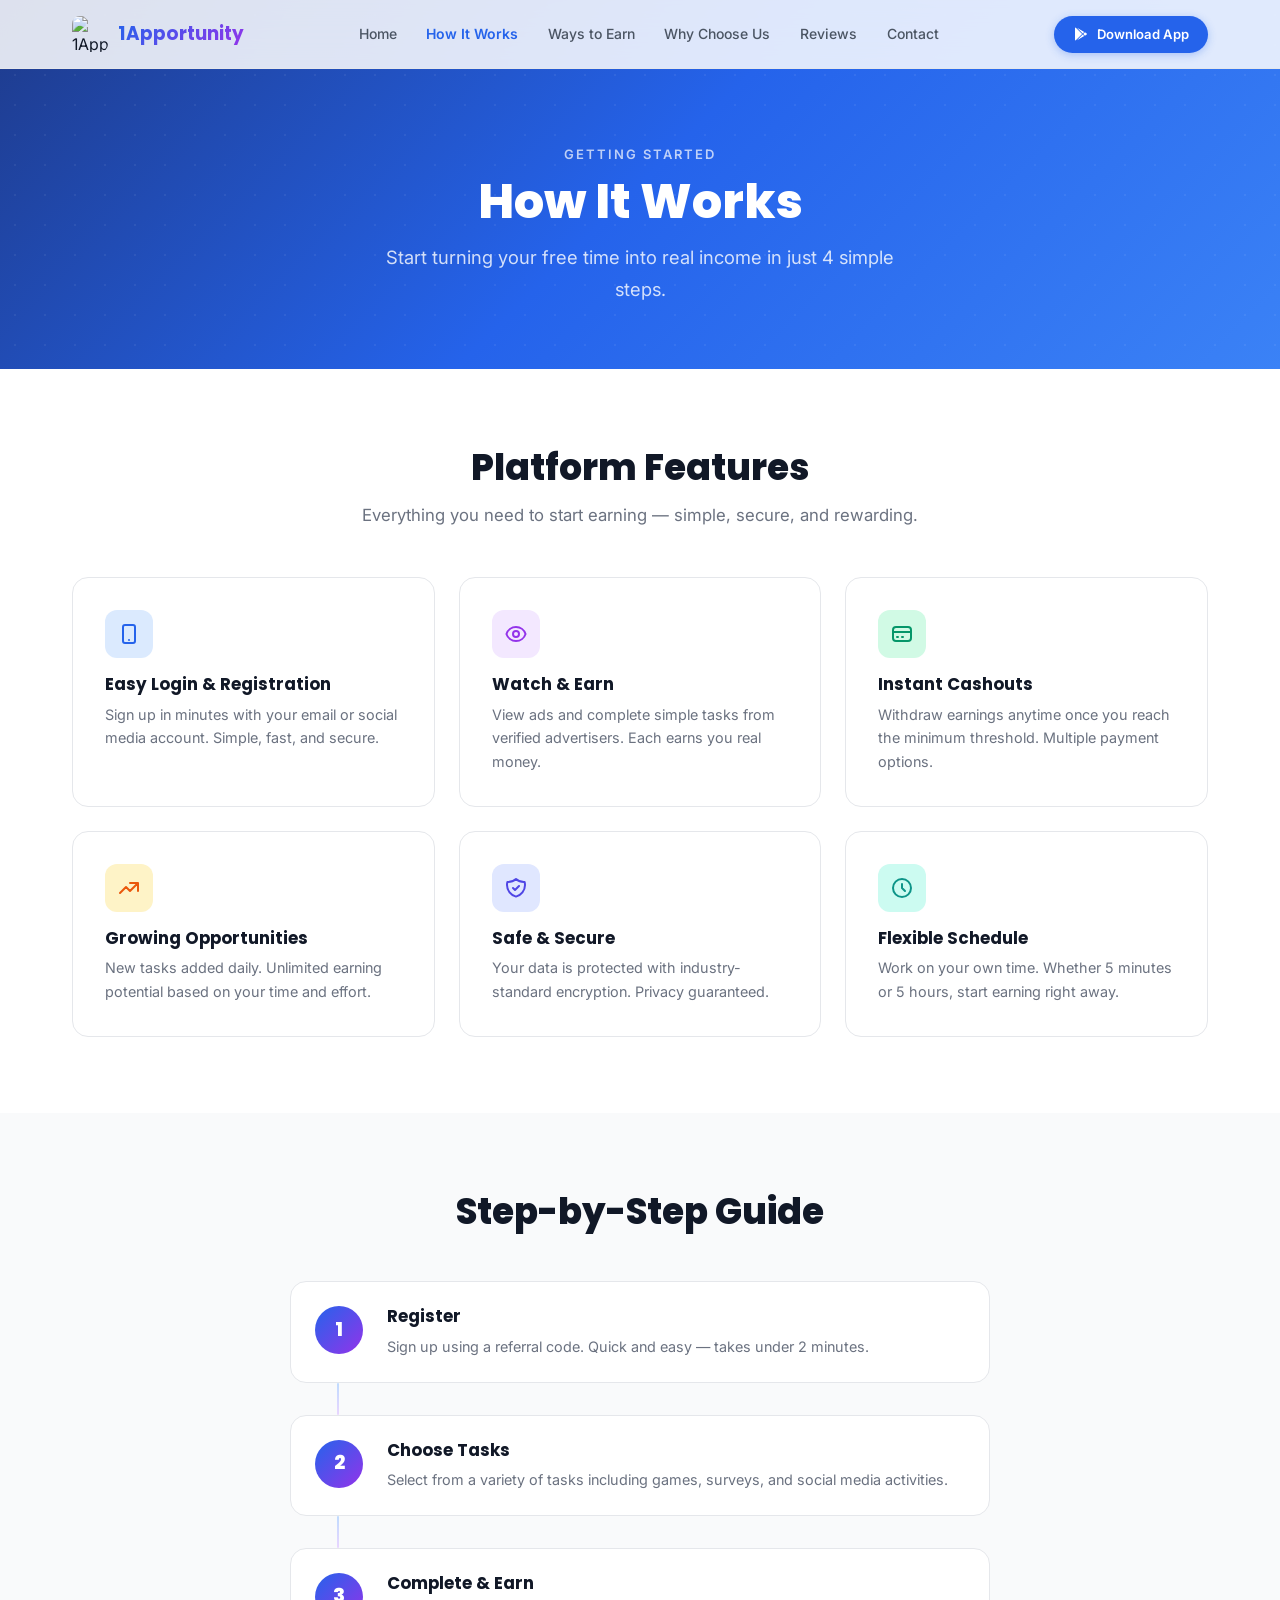
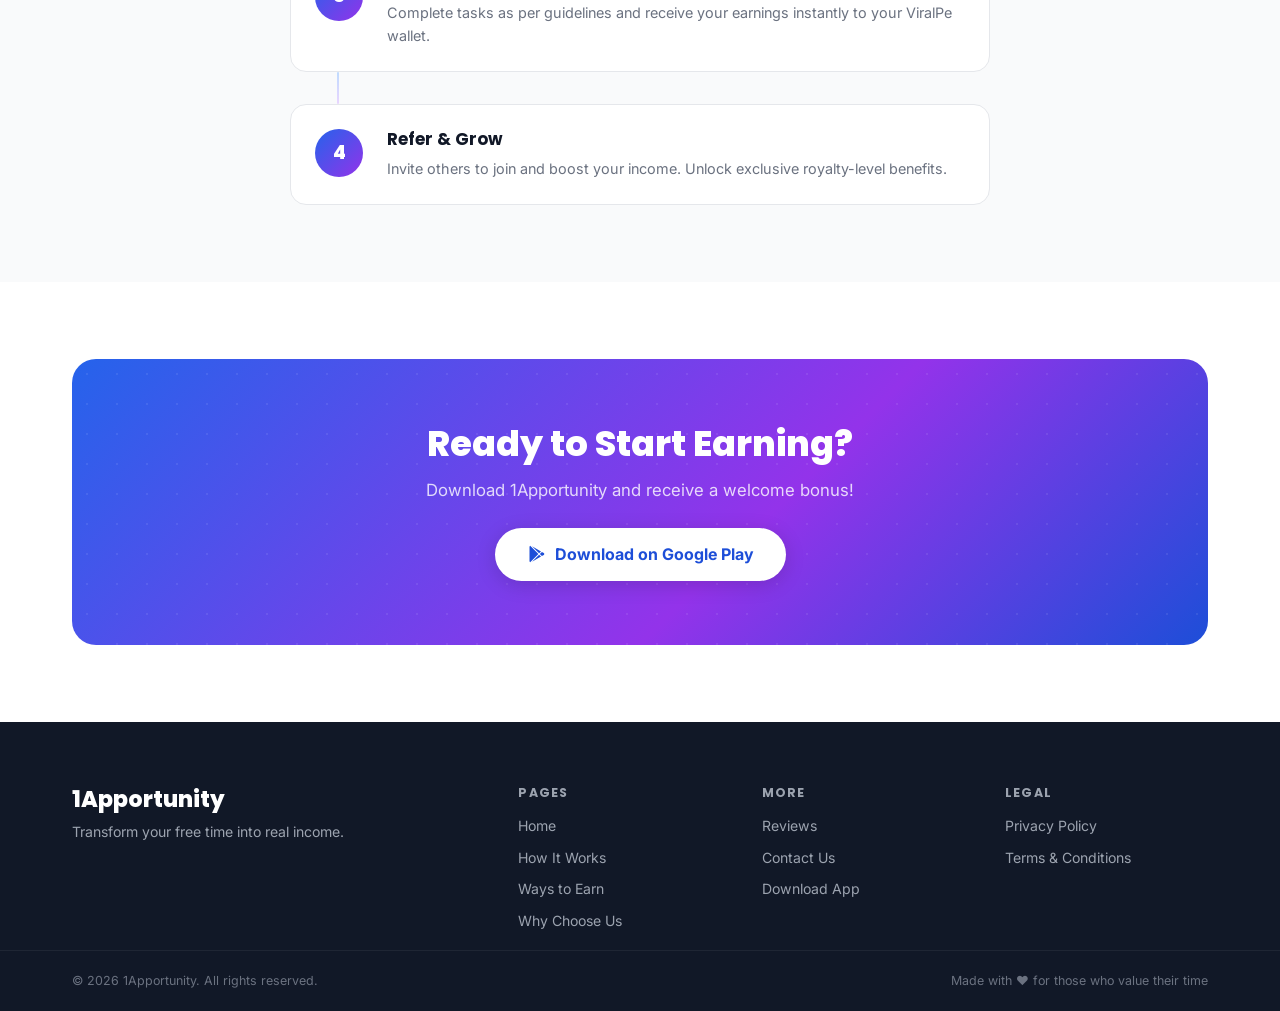
==== commit 6e76e3b1: "Add files via upload The Updated Version of the WEBPAGE" ====
--- a/business.html
+++ b/business.html
@@ -3,13 +3,12 @@
 <head>
     <meta charset="UTF-8">
     <meta name="viewport" content="width=device-width, initial-scale=1.0">
-    <meta name="description" content="Learn how 1apportunity works - Simple steps to start earning money by watching ads and completing tasks.">
-    <meta name="keywords" content="how it works, earn money online, watch ads, passive income, make money, 1apportunity">
-    <title>How It Works - 1apportunity</title>
+    <meta name="description" content="Learn how 1Apportunity works – simple steps to start earning money by completing tasks.">
+    <title>How It Works – 1Apportunity</title>
     <link rel="stylesheet" href="styles.css">
     <link rel="preconnect" href="https://fonts.googleapis.com">
     <link rel="preconnect" href="https://fonts.gstatic.com" crossorigin>
-    <link href="https://fonts.googleapis.com/css2?family=Poppins:wght@400;500;600;700;800&family=Crimson+Text:wght@600;700&display=swap" rel="stylesheet">
+    <link href="https://fonts.googleapis.com/css2?family=Inter:wght@400;500;600;700;800;900&family=Poppins:wght@400;500;600;700;800&display=swap" rel="stylesheet">
 </head>
 <body>
     <!-- Navbar -->
@@ -17,315 +16,190 @@
         <div class="container nav-content">
             <a class="nav-brand" href="index.html" aria-label="1Apportunity Home">
                 <img class="nav-logo" src="1Apportunity logo.png" alt="1Apportunity Logo">
-                <span class="nav-wordmark">1APPORTUNITY.</span>
+                <span class="nav-wordmark">1Apportunity</span>
             </a>
             <button class="nav-toggle" type="button" aria-expanded="false" aria-controls="primaryNav" aria-label="Toggle navigation">
-                <span></span>
-                <span></span>
-                <span></span>
+                <span></span><span></span><span></span>
             </button>
             <nav id="primaryNav" class="nav-links" aria-label="Primary">
-                <a href="index.html">HOME</a>
-                <a href="business.html">HOW IT WORKS</a>
-                <a href="index.html#ways">WAYS TO EARN</a>
-                <a href="contact.html">CONTACT</a>
+                <a href="index.html">Home</a>
+                <a href="business.html" class="active">How It Works</a>
+                <a href="ways-to-earn.html">Ways to Earn</a>
+                <a href="why-choose-us.html">Why Choose Us</a>
+                <a href="reviews.html">Reviews</a>
+                <a href="contact.html">Contact</a>
             </nav>
             <div class="nav-actions">
-                <a href="log_sign.html" class="btn btn-primary btn-get-started">Get Started</a>
-            </div>
-            <div class="nav-social" aria-label="Social media">
-                <a href="https://twitter.com/" target="_blank" rel="noopener noreferrer" aria-label="X">
-                    <svg viewBox="0 0 24 24" fill="currentColor" aria-hidden="true">
-                        <path d="M18.9 2H22l-7 8 8 12h-6.3l-4.2-6.2L7 22H4l7.5-8.7L3.9 2h6.4l3.8 5.6L18.9 2zm-2.2 18h1.7L9.6 4H7.8l8.9 16z"></path>
-                    </svg>
+                <a href="https://play.google.com/store/apps/details?id=com.app.oneapportunity&pcampaignid=web_share" target="_blank" rel="noopener noreferrer" class="btn btn-primary btn-download">
+                    <svg class="btn-icon" viewBox="0 0 24 24" fill="currentColor"><path d="M3,20.5V3.5C3,2.91 3.34,2.39 3.84,2.15L13.69,12L3.84,21.85C3.34,21.61 3,21.09 3,20.5M16.81,15.12L6.05,21.34L14.54,12.85L16.81,15.12M20.16,10.81C20.5,11.08 20.75,11.5 20.75,12C20.75,12.5 20.53,12.9 20.18,13.18L17.89,14.5L15.39,12L17.89,9.5L20.16,10.81M6.05,2.66L16.81,8.88L14.54,11.15L6.05,2.66Z"/></svg>
+                    Download App
                 </a>
-                <a href="https://facebook.com/" target="_blank" rel="noopener noreferrer" aria-label="Facebook">
-                    <svg viewBox="0 0 24 24" fill="currentColor" aria-hidden="true">
-                        <path d="M22.675 0h-21.35C.597 0 0 .597 0 1.326v21.348C0 23.403.597 24 1.326 24h11.495v-9.294H9.692v-3.622h3.129V8.413c0-3.1 1.893-4.788 4.659-4.788 1.325 0 2.463.099 2.795.143v3.24h-1.918c-1.505 0-1.797.715-1.797 1.763v2.313h3.587l-.467 3.622h-3.12V24h6.116C23.403 24 24 23.403 24 22.674V1.326C24 .597 23.403 0 22.675 0z"></path>
-                    </svg>
-                </a>
-                <a href="https://instagram.com/" target="_blank" rel="noopener noreferrer" aria-label="Instagram">
-                    <svg viewBox="0 0 24 24" fill="currentColor" aria-hidden="true">
-                        <path d="M12 2.2c3.2 0 3.6 0 4.8.07 1.2.07 2 .26 2.47.44a4.94 4.94 0 011.78 1.03 4.94 4.94 0 011.03 1.78c.18.47.37 1.27.44 2.47.07 1.2.07 1.6.07 4.8s0 3.6-.07 4.8c-.07 1.2-.26 2-.44 2.47a4.94 4.94 0 01-1.03 1.78 4.94 4.94 0 01-1.78 1.03c-.47.18-1.27.37-2.47.44-1.2.07-1.6.07-4.8.07s-3.6 0-4.8-.07c-1.2-.07-2-.26-2.47-.44a4.94 4.94 0 01-1.78-1.03 4.94 4.94 0 01-1.03-1.78c-.18-.47-.37-1.27-.44-2.47C2.2 15.6 2.2 15.2 2.2 12s0-3.6.07-4.8c.07-1.2.26-2 .44-2.47A4.94 4.94 0 013.74 2.7a4.94 4.94 0 011.78-1.03c.47-.18 1.27-.37 2.47-.44C8.4 2.2 8.8 2.2 12 2.2zm0 3.2a6.6 6.6 0 100 13.2 6.6 6.6 0 000-13.2zm0 10.9a4.3 4.3 0 110-8.6 4.3 4.3 0 010 8.6zm6.9-11.7a1.54 1.54 0 11-3.08 0 1.54 1.54 0 013.08 0z"></path>
-                    </svg>
-                </a>
-                <a href="https://wa.me/" target="_blank" rel="noopener noreferrer" aria-label="WhatsApp">
-                    <svg viewBox="0 0 24 24" fill="currentColor" aria-hidden="true">
-                        <path d="M12.04 2C6.58 2 2.15 6.42 2.15 11.88c0 1.75.46 3.46 1.34 4.98L2 22l5.3-1.39a9.84 9.84 0 004.74 1.2h.01c5.46 0 9.89-4.43 9.89-9.89S17.5 2 12.04 2zm0 17.86a7.94 7.94 0 01-4.05-1.12l-.29-.17-3.14.82.84-3.06-.19-.31a7.9 7.9 0 01-1.22-4.15c0-4.37 3.56-7.93 7.94-7.93 4.37 0 7.93 3.56 7.93 7.93 0 4.38-3.56 7.99-7.93 7.99zm4.64-5.85c-.25-.12-1.47-.73-1.7-.81-.23-.08-.4-.12-.56.12-.16.25-.64.81-.78.98-.14.17-.29.19-.54.06-.25-.12-1.06-.39-2.02-1.25-.75-.66-1.25-1.47-1.4-1.72-.14-.25-.02-.38.1-.5.11-.11.25-.29.37-.43.12-.14.16-.25.25-.41.08-.17.04-.31-.02-.43-.06-.12-.56-1.35-.77-1.85-.2-.48-.4-.41-.56-.42l-.48-.01c-.17 0-.43.06-.66.31-.23.25-.87.85-.87 2.07s.89 2.4 1.01 2.56c.12.17 1.74 2.64 4.21 3.7.59.25 1.05.4 1.41.52.59.19 1.12.17 1.54.1.47-.07 1.47-.6 1.68-1.18.21-.58.21-1.08.14-1.18-.06-.1-.23-.16-.48-.28z"></path>
-                    </svg>
-                </a>
             </div>
         </div>
     </header>
 
-    <!-- Business Section -->
-    <section id="business" class="business-section">
-        <div class="container">
-            <!-- Section Header -->
+    <!-- Page Hero -->
+    <section class="page-hero page-hero-blue">
+        <div class="container">
+            <p class="page-hero-kicker">Getting Started</p>
+            <h1 class="page-hero-title">How It Works</h1>
+            <p class="page-hero-desc">Start turning your free time into real income in just 4 simple steps.</p>
+        </div>
+    </section>
+
+    <!-- Features Section -->
+    <section class="subpage-section">
+        <div class="container">
             <div class="section-header">
-                <h2 class="section-title">How It Works</h2>
-                <p class="section-description">
-                    Join 1apportunity and start turning your free time into real income. 
-                    Our platform connects you with advertisers looking for engaged viewers like you.
-                </p>
-            </div>
-
-            <!-- Features Grid -->
+                <h2 class="section-title">Platform Features</h2>
+                <p class="section-description">Everything you need to start earning — simple, secure, and rewarding.</p>
+            </div>
             <div class="features-grid">
-                <!-- Feature 1 -->
                 <div class="feature-card">
                     <div class="feature-icon feature-icon-blue">
-                        <svg class="icon" fill="none" stroke="currentColor" viewBox="0 0 24 24">
-                            <path stroke-linecap="round" stroke-linejoin="round" stroke-width="2" d="M12 18h.01M8 21h8a2 2 0 002-2V5a2 2 0 00-2-2H8a2 2 0 00-2 2v14a2 2 0 002 2z"></path>
-                        </svg>
-                    </div>
-                    <h3 class="feature-title">Easy Login & Registration</h3>
-                    <p class="feature-description">
-                        Sign up in minutes with your email or social media account. Simple, fast, and secure registration process.
-                    </p>
-                    <div class="feature-decoration"></div>
-                </div>
-
-                <!-- Feature 2 -->
+                        <svg class="icon" fill="none" stroke="currentColor" viewBox="0 0 24 24"><path stroke-linecap="round" stroke-linejoin="round" stroke-width="2" d="M12 18h.01M8 21h8a2 2 0 002-2V5a2 2 0 00-2-2H8a2 2 0 00-2 2v14a2 2 0 002 2z"/></svg>
+                    </div>
+                    <h3 class="feature-title">Easy Login &amp; Registration</h3>
+                    <p class="feature-description">Sign up in minutes with your email or social media account. Simple, fast, and secure.</p>
+                </div>
                 <div class="feature-card">
                     <div class="feature-icon feature-icon-purple">
-                        <svg class="icon" fill="none" stroke="currentColor" viewBox="0 0 24 24">
-                            <path stroke-linecap="round" stroke-linejoin="round" stroke-width="2" d="M15 12a3 3 0 11-6 0 3 3 0 016 0z"></path>
-                            <path stroke-linecap="round" stroke-linejoin="round" stroke-width="2" d="M2.458 12C3.732 7.943 7.523 5 12 5c4.478 0 8.268 2.943 9.542 7-1.274 4.057-5.064 7-9.542 7-4.477 0-8.268-2.943-9.542-7z"></path>
-                        </svg>
-                    </div>
-                    <h3 class="feature-title">Watch & Earn</h3>
-                    <p class="feature-description">
-                        View ads and complete simple tasks from verified advertisers. Each view earns you real money deposited directly to your account.
-                    </p>
-                    <div class="feature-decoration"></div>
-                </div>
-
-                <!-- Feature 3 -->
+                        <svg class="icon" fill="none" stroke="currentColor" viewBox="0 0 24 24"><path stroke-linecap="round" stroke-linejoin="round" stroke-width="2" d="M15 12a3 3 0 11-6 0 3 3 0 016 0z"/><path stroke-linecap="round" stroke-linejoin="round" stroke-width="2" d="M2.458 12C3.732 7.943 7.523 5 12 5c4.478 0 8.268 2.943 9.542 7-1.274 4.057-5.064 7-9.542 7-4.477 0-8.268-2.943-9.542-7z"/></svg>
+                    </div>
+                    <h3 class="feature-title">Watch &amp; Earn</h3>
+                    <p class="feature-description">View ads and complete simple tasks from verified advertisers. Each earns you real money.</p>
+                </div>
                 <div class="feature-card">
                     <div class="feature-icon feature-icon-green">
-                        <svg class="icon" fill="none" stroke="currentColor" viewBox="0 0 24 24">
-                            <path stroke-linecap="round" stroke-linejoin="round" stroke-width="2" d="M3 10h18M7 15h1m4 0h1m-7 4h12a3 3 0 003-3V8a3 3 0 00-3-3H6a3 3 0 00-3 3v8a3 3 0 003 3z"></path>
-                        </svg>
+                        <svg class="icon" fill="none" stroke="currentColor" viewBox="0 0 24 24"><path stroke-linecap="round" stroke-linejoin="round" stroke-width="2" d="M3 10h18M7 15h1m4 0h1m-7 4h12a3 3 0 003-3V8a3 3 0 00-3-3H6a3 3 0 00-3 3v8a3 3 0 003 3z"/></svg>
                     </div>
                     <h3 class="feature-title">Instant Cashouts</h3>
-                    <p class="feature-description">
-                        Withdraw your earnings anytime once you reach the minimum threshold. Multiple payment options available for your convenience.
-                    </p>
-                    <div class="feature-decoration"></div>
-                </div>
-
-                <!-- Feature 4 -->
+                    <p class="feature-description">Withdraw earnings anytime once you reach the minimum threshold. Multiple payment options.</p>
+                </div>
                 <div class="feature-card">
                     <div class="feature-icon feature-icon-orange">
-                        <svg class="icon" fill="none" stroke="currentColor" viewBox="0 0 24 24">
-                            <path stroke-linecap="round" stroke-linejoin="round" stroke-width="2" d="M13 7h8m0 0v8m0-8l-8 8-4-4-6 6"></path>
-                        </svg>
+                        <svg class="icon" fill="none" stroke="currentColor" viewBox="0 0 24 24"><path stroke-linecap="round" stroke-linejoin="round" stroke-width="2" d="M13 7h8m0 0v8m0-8l-8 8-4-4-6 6"/></svg>
                     </div>
                     <h3 class="feature-title">Growing Opportunities</h3>
-                    <p class="feature-description">
-                        New tasks added daily. The more you engage, the more you earn. Unlimited earning potential based on your time and effort.
-                    </p>
-                    <div class="feature-decoration"></div>
-                </div>
-
-                <!-- Feature 5 -->
+                    <p class="feature-description">New tasks added daily. Unlimited earning potential based on your time and effort.</p>
+                </div>
                 <div class="feature-card">
                     <div class="feature-icon feature-icon-indigo">
-                        <svg class="icon" fill="none" stroke="currentColor" viewBox="0 0 24 24">
-                            <path stroke-linecap="round" stroke-linejoin="round" stroke-width="2" d="M9 12l2 2 4-4m5.618-4.016A11.955 11.955 0 0112 2.944a11.955 11.955 0 01-8.618 3.04A12.02 12.02 0 003 9c0 5.591 3.824 10.29 9 11.622 5.176-1.332 9-6.03 9-11.622 0-1.042-.133-2.052-.382-3.016z"></path>
-                        </svg>
-                    </div>
-                    <h3 class="feature-title">Safe & Secure</h3>
-                    <p class="feature-description">
-                        Your data is protected with industry-standard encryption. We never share your personal information with third parties.
-                    </p>
-                    <div class="feature-decoration"></div>
-                </div>
-
-                <!-- Feature 6 -->
+                        <svg class="icon" fill="none" stroke="currentColor" viewBox="0 0 24 24"><path stroke-linecap="round" stroke-linejoin="round" stroke-width="2" d="M9 12l2 2 4-4m5.618-4.016A11.955 11.955 0 0112 2.944a11.955 11.955 0 01-8.618 3.04A12.02 12.02 0 003 9c0 5.591 3.824 10.29 9 11.622 5.176-1.332 9-6.03 9-11.622 0-1.042-.133-2.052-.382-3.016z"/></svg>
+                    </div>
+                    <h3 class="feature-title">Safe &amp; Secure</h3>
+                    <p class="feature-description">Your data is protected with industry-standard encryption. Privacy guaranteed.</p>
+                </div>
                 <div class="feature-card">
                     <div class="feature-icon feature-icon-teal">
-                        <svg class="icon" fill="none" stroke="currentColor" viewBox="0 0 24 24">
-                            <path stroke-linecap="round" stroke-linejoin="round" stroke-width="2" d="M12 8v4l3 3m6-3a9 9 0 11-18 0 9 9 0 0118 0z"></path>
-                        </svg>
+                        <svg class="icon" fill="none" stroke="currentColor" viewBox="0 0 24 24"><path stroke-linecap="round" stroke-linejoin="round" stroke-width="2" d="M12 8v4l3 3m6-3a9 9 0 11-18 0 9 9 0 0118 0z"/></svg>
                     </div>
                     <h3 class="feature-title">Flexible Schedule</h3>
-                    <p class="feature-description">
-                        Work on your own time, at your own pace. Whether you have 5 minutes or 5 hours, you can start earning right away.
-                    </p>
-                    <div class="feature-decoration"></div>
-                </div>
-            </div>
-
-            <!-- CTA Section -->
-            <div class="business-cta">
-                <div class="cta-box">
-                    <h3 class="cta-title">Ready to Start Earning?</h3>
-                    <p class="cta-description">
-                        Join thousands of satisfied users who are already making money with 1apportunity.
-                        Sign up today and receive a welcome bonus!
-                    </p>
-                    <button class="btn btn-cta">Start Earning Now</button>
-                </div>
-            </div>
-        </div>
-    </section>
-
-    <!-- Step-by-Step Flow Section -->
-    <section id="how-steps" class="flow-section">
+                    <p class="feature-description">Work on your own time. Whether 5 minutes or 5 hours, start earning right away.</p>
+                </div>
+            </div>
+        </div>
+    </section>
+
+    <!-- Step-by-Step -->
+    <section class="subpage-section subpage-section-alt">
         <div class="container">
             <div class="section-header">
-                <h2 class="section-title">How It Works – A Step-by-Step Guide</h2>
-            </div>
-            <div class="flow-steps">
-                <div class="flow-step">
-                    <span class="flow-step-number">Step 1</span>
-                    <p class="flow-step-text">Register using a referral code.</p>
-                    <div class="flow-arrow" aria-hidden="true">
-                        <span class="flow-line"></span>
-                        <span class="flow-head"></span>
-                    </div>
-                </div>
-                <div class="flow-step">
-                    <span class="flow-step-number">Step 2</span>
-                    <p class="flow-step-text">Choose from a variety of tasks, including games and surveys, and select the simplest way to earn online.</p>
-                    <div class="flow-arrow" aria-hidden="true">
-                        <span class="flow-line"></span>
-                        <span class="flow-head"></span>
-                    </div>
-                </div>
-                <div class="flow-step">
-                    <span class="flow-step-number">Step 3</span>
-                    <p class="flow-step-text">Complete tasks as per the guidelines and receive your earnings. Effortlessly transfer your rewards to your ViralPe wallet.</p>
-                    <div class="flow-arrow" aria-hidden="true">
-                        <span class="flow-line"></span>
-                        <span class="flow-head"></span>
-                    </div>
-                </div>
-                <div class="flow-step">
-                    <span class="flow-step-number">Step 4</span>
-                    <p class="flow-step-text">Invite others to join and boost your income. Continue referring to unlock exclusive royalty-level benefits.</p>
-                    <div class="flow-arrow flow-arrow-final" aria-hidden="true">
-                        <span class="flow-line"></span>
-                        <span class="flow-head"></span>
-                    </div>
-                </div>
-                <div class="flow-cta">Start earning today!</div>
+                <h2 class="section-title">Step-by-Step Guide</h2>
+            </div>
+            <div class="steps-timeline">
+                <div class="step-item">
+                    <div class="step-number">1</div>
+                    <div class="step-content">
+                        <h3 class="step-title">Register</h3>
+                        <p class="step-desc">Sign up using a referral code. Quick and easy — takes under 2 minutes.</p>
+                    </div>
+                </div>
+                <div class="step-connector"></div>
+                <div class="step-item">
+                    <div class="step-number">2</div>
+                    <div class="step-content">
+                        <h3 class="step-title">Choose Tasks</h3>
+                        <p class="step-desc">Select from a variety of tasks including games, surveys, and social media activities.</p>
+                    </div>
+                </div>
+                <div class="step-connector"></div>
+                <div class="step-item">
+                    <div class="step-number">3</div>
+                    <div class="step-content">
+                        <h3 class="step-title">Complete &amp; Earn</h3>
+                        <p class="step-desc">Complete tasks as per guidelines and receive your earnings instantly to your ViralPe wallet.</p>
+                    </div>
+                </div>
+                <div class="step-connector"></div>
+                <div class="step-item">
+                    <div class="step-number">4</div>
+                    <div class="step-content">
+                        <h3 class="step-title">Refer &amp; Grow</h3>
+                        <p class="step-desc">Invite others to join and boost your income. Unlock exclusive royalty-level benefits.</p>
+                    </div>
+                </div>
+            </div>
+        </div>
+    </section>
+
+    <!-- CTA -->
+    <section class="cta-section">
+        <div class="container">
+            <div class="cta-card">
+                <div class="cta-bg-decor"></div>
+                <div class="cta-inner">
+                    <h2 class="cta-title">Ready to Start Earning?</h2>
+                    <p class="cta-description">Download 1Apportunity and receive a welcome bonus!</p>
+                    <div class="cta-buttons">
+                        <a href="https://play.google.com/store/apps/details?id=com.app.oneapportunity&pcampaignid=web_share" target="_blank" rel="noopener noreferrer" class="btn btn-cta-primary">
+                            <svg class="btn-icon" viewBox="0 0 24 24" fill="currentColor"><path d="M3,20.5V3.5C3,2.91 3.34,2.39 3.84,2.15L13.69,12L3.84,21.85C3.34,21.61 3,21.09 3,20.5M16.81,15.12L6.05,21.34L14.54,12.85L16.81,15.12M20.16,10.81C20.5,11.08 20.75,11.5 20.75,12C20.75,12.5 20.53,12.9 20.18,13.18L17.89,14.5L15.39,12L17.89,9.5L20.16,10.81M6.05,2.66L16.81,8.88L14.54,11.15L6.05,2.66Z"/></svg>
+                            Download on Google Play
+                        </a>
+                    </div>
+                </div>
             </div>
         </div>
     </section>
 
     <!-- Footer -->
     <footer class="footer">
-        <!-- Main Footer Content -->
         <div class="container">
             <div class="footer-grid">
-                <!-- Brand Section -->
                 <div class="footer-brand">
-                    <h3 class="footer-logo">1apportunity</h3>
-                    <p class="footer-tagline">
-                        Transform your free time into real income. Join thousands of users earning money by watching ads and completing simple tasks.
-                    </p>
-
-                    <!-- Contact Info -->
-                    <div class="footer-contact">
-                        <div class="footer-contact-item">
-                            <svg class="footer-icon" fill="none" stroke="currentColor" viewBox="0 0 24 24">
-                                <path stroke-linecap="round" stroke-linejoin="round" stroke-width="2" d="M17.657 16.657L13.414 20.9a1.998 1.998 0 01-2.827 0l-4.244-4.243a8 8 0 1111.314 0z"></path>
-                                <path stroke-linecap="round" stroke-linejoin="round" stroke-width="2" d="M15 11a3 3 0 11-6 0 3 3 0 016 0z"></path>
-                            </svg>
-                            <span>HD015, 5th Floor, RMZ The Spire<br>
-                                Tower 100, Beside ITC Kohenur<br>
-                                HiTech City, Hyderabad 500081</span>
-                        </div>
-                        <div class="footer-contact-item">
-                            <svg class="footer-icon" fill="none" stroke="currentColor" viewBox="0 0 24 24">
-                                <path stroke-linecap="round" stroke-linejoin="round" stroke-width="2" d="M3 8l7.89 5.26a2 2 0 002.22 0L21 8M5 19h14a2 2 0 002-2V7a2 2 0 00-2-2H5a2 2 0 00-2 2v10a2 2 0 002 2z"></path>
-                            </svg>
-                            <a href="mailto:contact@1apportunity.com">contact@1apportunity.com</a>
-                        </div>
-                        <div class="footer-contact-item">
-                            <svg class="footer-icon" fill="none" stroke="currentColor" viewBox="0 0 24 24">
-                                <path stroke-linecap="round" stroke-linejoin="round" stroke-width="2" d="M3 5a2 2 0 012-2h3.28a1 1 0 01.948.684l1.498 4.493a1 1 0 01-.502 1.21l-2.257 1.13a11.042 11.042 0 005.516 5.516l1.13-2.257a1 1 0 011.21-.502l4.493 1.498a1 1 0 01.684.949V19a2 2 0 01-2 2h-1C9.716 21 3 14.284 3 6V5z"></path>
-                            </svg>
-                            <a href="tel:+15551234567">+1 (555) 123-4567</a>
-                        </div>
-                    </div>
-                </div>
-
-                <!-- Company Links -->
+                    <h3 class="footer-logo">1Apportunity</h3>
+                    <p class="footer-tagline">Transform your free time into real income.</p>
+                </div>
                 <div class="footer-links">
-                    <h4 class="footer-heading">Company</h4>
+                    <h4 class="footer-heading">Pages</h4>
                     <ul class="footer-list">
                         <li><a href="index.html">Home</a></li>
                         <li><a href="business.html">How It Works</a></li>
-                        <li><a href="contact.html">Contact</a></li>
+                        <li><a href="ways-to-earn.html">Ways to Earn</a></li>
+                        <li><a href="why-choose-us.html">Why Choose Us</a></li>
                     </ul>
                 </div>
-
-                <!-- Support Links -->
                 <div class="footer-links">
-                    <h4 class="footer-heading">Support</h4>
+                    <h4 class="footer-heading">More</h4>
                     <ul class="footer-list">
-                        <li><a href="#">Help Center</a></li>
-                        <li><a href="#">FAQ</a></li>
+                        <li><a href="reviews.html">Reviews</a></li>
                         <li><a href="contact.html">Contact Us</a></li>
-                        <li><a href="#">Terms of Service</a></li>
+                        <li><a href="https://play.google.com/store/apps/details?id=com.app.oneapportunity&pcampaignid=web_share" target="_blank">Download App</a></li>
                     </ul>
                 </div>
-
-                <!-- Legal Links -->
                 <div class="footer-links">
                     <h4 class="footer-heading">Legal</h4>
                     <ul class="footer-list">
                         <li><a href="#">Privacy Policy</a></li>
-                        <li><a href="#">Terms & Conditions</a></li>
-                        <li><a href="#">Cookie Policy</a></li>
-                        <li><a href="#">Disclaimer</a></li>
+                        <li><a href="#">Terms &amp; Conditions</a></li>
                     </ul>
                 </div>
             </div>
-
-            <!-- Social Media & Newsletter -->
-            <div class="footer-social">
-                <div class="social-links">
-                    <span class="social-label">Follow us:</span>
-                    <a href="https://facebook.com/1apportunity" target="_blank" rel="noopener noreferrer" aria-label="Facebook" class="social-icon">
-                        <svg fill="currentColor" viewBox="0 0 24 24">
-                            <path d="M24 12.073c0-6.627-5.373-12-12-12s-12 5.373-12 12c0 5.99 4.388 10.954 10.125 11.854v-8.385H7.078v-3.47h3.047V9.43c0-3.007 1.792-4.669 4.533-4.669 1.312 0 2.686.235 2.686.235v2.953H15.83c-1.491 0-1.956.925-1.956 1.874v2.25h3.328l-.532 3.47h-2.796v8.385C19.612 23.027 24 18.062 24 12.073z"></path>
-                        </svg>
-                    </a>
-                    <a href="https://twitter.com/1apportunity" target="_blank" rel="noopener noreferrer" aria-label="Twitter" class="social-icon">
-                        <svg fill="currentColor" viewBox="0 0 24 24">
-                            <path d="M23.953 4.57a10 10 0 01-2.825.775 4.958 4.958 0 002.163-2.723c-.951.555-2.005.959-3.127 1.184a4.92 4.92 0 00-8.384 4.482C7.69 8.095 4.067 6.13 1.64 3.162a4.822 4.822 0 00-.666 2.475c0 1.71.87 3.213 2.188 4.096a4.904 4.904 0 01-2.228-.616v.06a4.923 4.923 0 003.946 4.827 4.996 4.996 0 01-2.212.085 4.936 4.936 0 004.604 3.417 9.867 9.867 0 01-6.102 2.105c-.39 0-.779-.023-1.17-.067a13.995 13.995 0 007.557 2.209c9.053 0 13.998-7.496 13.998-13.985 0-.21 0-.42-.015-.63A9.935 9.935 0 0024 4.59z"></path>
-                        </svg>
-                    </a>
-                    <a href="https://instagram.com/1apportunity" target="_blank" rel="noopener noreferrer" aria-label="Instagram" class="social-icon">
-                        <svg fill="currentColor" viewBox="0 0 24 24">
-                            <path d="M12.315 2c2.43 0 2.784.013 3.808.06 1.064.049 1.791.218 2.427.465a4.902 4.902 0 011.772 1.153 4.902 4.902 0 011.153 1.772c.247.636.416 1.363.465 2.427.048 1.067.06 1.407.06 4.123v.08c0 2.643-.012 2.987-.06 4.043-.049 1.064-.218 1.791-.465 2.427a4.902 4.902 0 01-1.153 1.772 4.902 4.902 0 01-1.772 1.153c-.636.247-1.363.416-2.427.465-1.067.048-1.407.06-4.123.06h-.08c-2.643 0-2.987-.012-4.043-.06-1.064-.049-1.791-.218-2.427-.465a4.902 4.902 0 01-1.772-1.153 4.902 4.902 0 01-1.153-1.772c-.247-.636-.416-1.363-.465-2.427-.047-1.024-.06-1.379-.06-3.808v-.63c0-2.43.013-2.784.06-3.808.049-1.064.218-1.791.465-2.427a4.902 4.902 0 011.153-1.772A4.902 4.902 0 015.45 2.525c.636-.247 1.363-.416 2.427-.465C8.901 2.013 9.256 2 11.685 2h.63zm-.081 1.802h-.468c-2.456 0-2.784.011-3.807.058-.975.045-1.504.207-1.857.344-.467.182-.8.398-1.15.748-.35.35-.566.683-.748 1.15-.137.353-.3.882-.344 1.857-.047 1.023-.058 1.351-.058 3.807v.468c0 2.456.011 2.784.058 3.807.045.975.207 1.504.344 1.857.182.466.399.8.748 1.15.35.35.683.566 1.15.748.353.137.882.3 1.857.344 1.054.048 1.37.058 4.041.058h.08c2.597 0 2.917-.01 3.96-.058.976-.045 1.505-.207 1.858-.344.466-.182.8-.398 1.15-.748.35-.35.566-.683.748-1.15.137-.353.3-.882.344-1.857.048-1.055.058-1.37.058-4.041v-.08c0-2.597-.01-2.917-.058-3.96-.045-.976-.207-1.505-.344-1.858a3.097 3.097 0 00-.748-1.15 3.098 3.098 0 00-1.15-.748c-.353-.137-.882-.3-1.857-.344-1.023-.047-1.351-.058-3.807-.058zM12 6.865a5.135 5.135 0 110 10.27 5.135 5.135 0 010-10.27zm0 1.802a3.333 3.333 0 100 6.666 3.333 3.333 0 000-6.666zm5.338-3.205a1.2 1.2 0 110 2.4 1.2 1.2 0 010-2.4z"></path>
-                        </svg>
-                    </a>
-                    <a href="https://linkedin.com/company/1apportunity" target="_blank" rel="noopener noreferrer" aria-label="LinkedIn" class="social-icon">
-                        <svg fill="currentColor" viewBox="0 0 24 24">
-                            <path d="M20.447 20.452h-3.554v-5.569c0-1.328-.027-3.037-1.852-3.037-1.853 0-2.136 1.445-2.136 2.939v5.667H9.351V9h3.414v1.561h.046c.477-.9 1.637-1.85 3.37-1.85 3.601 0 4.267 2.37 4.267 5.455v6.286zM5.337 7.433c-1.144 0-2.063-.926-2.063-2.065 0-1.138.92-2.063 2.063-2.063 1.14 0 2.064.925 2.064 2.063 0 1.139-.925 2.065-2.064 2.065zm1.782 13.019H3.555V9h3.564v11.452zM22.225 0H1.771C.792 0 0 .774 0 1.729v20.542C0 23.227.792 24 1.771 24h20.451C23.2 24 24 23.227 24 22.271V1.729C24 .774 23.2 0 22.222 0h.003z"></path>
-                        </svg>
-                    </a>
-                </div>
-
-                <!-- Newsletter Signup -->
-                <div class="newsletter">
-                    <input type="email" placeholder="Enter your email" class="newsletter-input" aria-label="Email for newsletter">
-                    <button class="newsletter-btn">Subscribe</button>
-                </div>
-            </div>
-        </div>
-
-        <!-- Bottom Bar -->
+        </div>
         <div class="footer-bottom">
             <div class="container">
                 <div class="footer-bottom-content">
-                    <p>&copy; 2026 1apportunity. All rights reserved.</p>
+                    <p>&copy; 2026 1Apportunity. All rights reserved.</p>
                     <p>Made with ❤️ for those who value their time</p>
                 </div>
             </div>
--- a/styles.css
+++ b/styles.css
@@ -1,2565 +1,1647 @@
-/* ===================================
-   1apportunity Landing Page - Styles
-   Pure CSS with modern design
-   =================================== */
-
-/* CSS Custom Properties (Variables) */
+/* ================================================================
+   1APPORTUNITY – Master Stylesheet
+   Modern, clean, attractive design with Inter + Poppins fonts
+   ================================================================ */
+
+/* ── CSS Variables ──────────────────────────────────────────────── */
 :root {
-    /* Color Palette */
-    --color-purple-600: #9333ea;
-    --color-purple-500: #a855f7;
-    --color-purple-400: #c084fc;
-    --color-blue-600: #2563eb;
-    --color-blue-500: #3b82f6;
-    --color-blue-400: #60a5fa;
-    --color-cyan-500: #06b6d4;
-    --color-teal-500: #14b8a6;
-    --color-green-500: #10b981;
-    --color-emerald-500: #10b981;
-    --color-yellow-300: #fcd34d;
-    --color-orange-400: #fb923c;
-    --color-orange-500: #f97316;
-    --color-pink-500: #ec4899;
-    --color-red-500: #ef4444;
-    --color-indigo-500: #6366f1;
-    
-    /* Grayscale */
-    --color-gray-50: #f9fafb;
-    --color-gray-100: #f3f4f6;
-    --color-gray-200: #e5e7eb;
-    --color-gray-400: #9ca3af;
-    --color-gray-500: #6b7280;
-    --color-gray-600: #4b5563;
-    --color-gray-700: #374151;
-    --color-gray-800: #1f2937;
-    --color-gray-900: #111827;
-    
-    /* Spacing */
-    --spacing-xs: 0.5rem;
-    --spacing-sm: 1rem;
-    --spacing-md: 1.5rem;
-    --spacing-lg: 2rem;
-    --spacing-xl: 3rem;
-    --spacing-2xl: 4rem;
-    --spacing-3xl: 6rem;
-    
-    /* Typography */
-    --font-family: 'Poppins', -apple-system, BlinkMacSystemFont, 'Segoe UI', sans-serif;
-    --font-display: 'Crimson Text', 'Times New Roman', serif;
-    
-    /* Border Radius */
-    --radius-sm: 0.5rem;
-    --radius-md: 0.75rem;
-    --radius-lg: 1rem;
-    --radius-xl: 1.5rem;
-    --radius-full: 9999px;
-    
-    /* Shadows */
-    --shadow-sm: 0 1px 2px 0 rgba(0, 0, 0, 0.05);
-    --shadow-md: 0 4px 6px -1px rgba(0, 0, 0, 0.1);
-    --shadow-lg: 0 10px 15px -3px rgba(0, 0, 0, 0.1);
-    --shadow-xl: 0 20px 25px -5px rgba(0, 0, 0, 0.1);
-    --shadow-2xl: 0 25px 50px -12px rgba(0, 0, 0, 0.25);
-    
-    /* Transitions */
-    --transition-fast: 150ms ease-in-out;
-    --transition-normal: 300ms ease-in-out;
-    --transition-slow: 500ms ease-in-out;
-}
-
-/* ===================================
-   Reset and Base Styles
-   =================================== */
-
-* {
-    margin: 0;
-    padding: 0;
-    box-sizing: border-box;
-}
-
-html {
-    scroll-behavior: smooth;
-}
-
+  /* Brand Colors */
+  --blue-50: #eff6ff; --blue-100: #dbeafe; --blue-200: #bfdbfe;
+  --blue-300: #93c5fd; --blue-400: #60a5fa; --blue-500: #3b82f6;
+  --blue-600: #2563eb; --blue-700: #1d4ed8; --blue-800: #1e40af; --blue-900: #1e3a8a;
+
+  --purple-50: #faf5ff; --purple-100: #f3e8ff; --purple-200: #e9d5ff;
+  --purple-400: #c084fc; --purple-500: #a855f7; --purple-600: #9333ea; --purple-700: #7c3aed;
+
+  --emerald-50: #ecfdf5; --emerald-100: #d1fae5; --emerald-200: #a7f3d0;
+  --emerald-400: #34d399; --emerald-500: #10b981; --emerald-600: #059669; --emerald-700: #047857;
+
+  --amber-50: #fffbeb; --amber-100: #fef3c7; --amber-200: #fde68a;
+  --amber-400: #fbbf24; --amber-500: #f59e0b; --amber-600: #d97706;
+
+  --red-50: #fef2f2; --red-100: #fee2e2;
+  --red-400: #f87171; --red-500: #ef4444; --red-600: #dc2626;
+
+  --teal-400: #2dd4bf; --teal-500: #14b8a6; --teal-600: #0d9488;
+  --indigo-500: #6366f1; --indigo-600: #4f46e5;
+  --orange-400: #fb923c; --orange-500: #f97316; --orange-600: #ea580c;
+
+  /* Neutrals */
+  --gray-50: #f9fafb; --gray-100: #f3f4f6; --gray-200: #e5e7eb; --gray-300: #d1d5db;
+  --gray-400: #9ca3af; --gray-500: #6b7280; --gray-600: #4b5563;
+  --gray-700: #374151; --gray-800: #1f2937; --gray-900: #111827; --gray-950: #030712;
+
+  /* Semantic */
+  --color-primary: var(--blue-600);
+  --color-primary-light: var(--blue-50);
+  --color-primary-hover: var(--blue-700);
+  --color-text: var(--gray-900);
+  --color-text-secondary: var(--gray-500);
+  --color-bg: #ffffff;
+  --color-bg-alt: var(--gray-50);
+  --color-border: var(--gray-200);
+
+  /* Typography */
+  --font-heading: 'Poppins', sans-serif;
+  --font-body: 'Inter', sans-serif;
+
+  /* Spacing */
+  --section-py: clamp(3.5rem, 6vw, 6rem);
+
+  /* Shadows */
+  --shadow-sm: 0 1px 2px rgba(0,0,0,.05);
+  --shadow-md: 0 4px 12px rgba(0,0,0,.08);
+  --shadow-lg: 0 10px 30px rgba(0,0,0,.1);
+  --shadow-xl: 0 20px 50px rgba(0,0,0,.12);
+  --shadow-card: 0 1px 3px rgba(0,0,0,.06), 0 4px 16px rgba(0,0,0,.06);
+  --shadow-card-hover: 0 8px 30px rgba(0,0,0,.12);
+
+  /* Border Radius */
+  --radius-sm: 8px;
+  --radius-md: 12px;
+  --radius-lg: 16px;
+  --radius-xl: 24px;
+  --radius-full: 9999px;
+
+  /* Transitions */
+  --ease: cubic-bezier(.4,0,.2,1);
+}
+
+/* ── Reset & Base ──────────────────────────────────────────────── */
+*, *::before, *::after { box-sizing: border-box; margin: 0; padding: 0; }
+html { scroll-behavior: smooth; -webkit-text-size-adjust: 100%; }
 body {
-    font-family: var(--font-family);
-    line-height: 1.6;
-    color: var(--color-gray-900);
-    background-color: white;
-    overflow-x: hidden;
-}
-
+  font-family: var(--font-body);
+  color: var(--color-text);
+  background: var(--color-bg);
+  line-height: 1.6;
+  -webkit-font-smoothing: antialiased;
+  -moz-osx-font-smoothing: grayscale;
+}
+img, svg { max-width: 100%; display: block; }
+a { color: inherit; text-decoration: none; }
+ul { list-style: none; }
+button { cursor: pointer; border: none; background: none; font: inherit; color: inherit; }
+input, textarea { font: inherit; }
+
+/* ── Container ─────────────────────────────────────────────────── */
 .container {
-    max-width: 1280px;
-    margin: 0 auto;
-    padding: 0 var(--spacing-md);
-    width: 100%;
-}
-
-img,
-svg {
-    max-width: 100%;
-    height: auto;
-}
-
-@media (min-width: 640px) {
-    .container {
-        padding: 0 var(--spacing-lg);
-    }
-}
-
-/* ===================================
-   Typography
-   =================================== */
-
-h1, h2, h3, h4, h5, h6 {
-    font-weight: 700;
-    line-height: 1.2;
-}
-
+  width: 100%;
+  max-width: 1200px;
+  margin: 0 auto;
+  padding: 0 clamp(1rem, 3vw, 2rem);
+}
+
+/* ── Typography ────────────────────────────────────────────────── */
+h1, h2, h3, h4, h5, h6 { font-family: var(--font-heading); line-height: 1.2; }
+
+/* ── Section Headers ───────────────────────────────────────────── */
+.section-header { text-align: center; max-width: 640px; margin: 0 auto 3rem; }
+.section-kicker {
+  font-size: .8125rem;
+  font-weight: 700;
+  text-transform: uppercase;
+  letter-spacing: .12em;
+  color: var(--color-primary);
+  margin-bottom: .5rem;
+}
 .section-title {
-    font-size: clamp(2rem, 5vw, 3rem);
-    color: var(--color-gray-900);
-    margin-bottom: var(--spacing-md);
-}
-
+  font-size: clamp(1.6rem, 3vw, 2.25rem);
+  font-weight: 800;
+  color: var(--gray-900);
+  margin-bottom: .75rem;
+}
 .section-description {
-    font-size: 1.125rem;
-    color: var(--color-gray-600);
-    max-width: 48rem;
-    margin: 0 auto;
-}
-
-.section-header {
-    text-align: center;
-    margin-bottom: var(--spacing-3xl);
-}
-
-/* ===================================
-   Buttons
-   =================================== */
-
+  font-size: 1.05rem;
+  color: var(--gray-500);
+  line-height: 1.7;
+}
+
+/* ================================================================
+   NAVBAR
+   ================================================================ */
+.main-navbar {
+  position: fixed;
+  top: 0; left: 0; right: 0;
+  z-index: 1000;
+  background: rgba(255,255,255,.85);
+  backdrop-filter: blur(16px);
+  -webkit-backdrop-filter: blur(16px);
+  border-bottom: 1px solid var(--color-border);
+  transition: box-shadow .3s var(--ease);
+}
+.main-navbar.scrolled { box-shadow: var(--shadow-md); }
+
+.nav-content {
+  display: flex;
+  align-items: center;
+  justify-content: space-between;
+  height: 68px;
+  gap: 1.5rem;
+}
+
+/* Brand */
+.nav-brand {
+  display: flex;
+  align-items: center;
+  gap: .6rem;
+  flex-shrink: 0;
+}
+.nav-logo { width: 36px; height: 36px; border-radius: 8px; }
+.nav-wordmark {
+  font-family: var(--font-heading);
+  font-weight: 700;
+  font-size: 1.15rem;
+  background: linear-gradient(135deg, var(--blue-600), var(--purple-600));
+  -webkit-background-clip: text; -webkit-text-fill-color: transparent;
+  background-clip: text;
+}
+
+/* Links */
+.nav-links {
+  display: flex;
+  align-items: center;
+  gap: .15rem;
+}
+.nav-links a {
+  padding: .5rem .85rem;
+  border-radius: var(--radius-sm);
+  font-size: .875rem;
+  font-weight: 500;
+  color: var(--gray-600);
+  transition: color .2s, background .2s;
+  white-space: nowrap;
+}
+.nav-links a:hover { color: var(--gray-900); background: var(--gray-100); }
+.nav-links a.active { color: var(--color-primary); font-weight: 600; }
+
+/* Mobile Toggle */
+.nav-toggle {
+  display: none;
+  flex-direction: column;
+  gap: 5px;
+  padding: 6px;
+  z-index: 1010;
+}
+.nav-toggle span {
+  display: block;
+  width: 22px; height: 2px;
+  background: var(--gray-700);
+  border-radius: 2px;
+  transition: transform .3s var(--ease), opacity .2s;
+}
+.nav-toggle.open span:nth-child(1) { transform: translateY(7px) rotate(45deg); }
+.nav-toggle.open span:nth-child(2) { opacity: 0; }
+.nav-toggle.open span:nth-child(3) { transform: translateY(-7px) rotate(-45deg); }
+
+/* Nav Actions */
+.nav-actions { display: flex; align-items: center; flex-shrink: 0; }
+
+/* ── Buttons ───────────────────────────────────────────────────── */
 .btn {
-    display: inline-flex;
-    align-items: center;
-    justify-content: center;
-    padding: 1rem 2rem;
-    font-size: 1.125rem;
-    font-weight: 600;
-    border-radius: var(--radius-full);
-    border: none;
-    cursor: pointer;
-    transition: all var(--transition-normal);
-    text-decoration: none;
-    position: relative;
-    overflow: hidden;
-}
+  display: inline-flex;
+  align-items: center;
+  gap: .5rem;
+  font-family: var(--font-body);
+  font-weight: 600;
+  border-radius: var(--radius-full);
+  transition: all .25s var(--ease);
+  text-decoration: none;
+  cursor: pointer;
+  white-space: nowrap;
+}
+.btn-icon { width: 18px; height: 18px; flex-shrink: 0; }
 
 .btn-primary {
-    background: linear-gradient(135deg, #fbbf24 0%, #f59e0b 50%, #10b981 100%);
-    color: #1f2937;
-    box-shadow: 0 10px 30px rgba(251, 191, 36, 0.4), 0 0 60px rgba(16, 185, 129, 0.2);
-    font-weight: 700;
-    border: 1px solid rgba(255, 255, 255, 0.3);
-    position: relative;
-    overflow: hidden;
-}
-
-.btn-primary::before {
-    content: '';
-    position: absolute;
-    top: 0;
-    left: -100%;
-    width: 100%;
-    height: 100%;
-    background: linear-gradient(90deg, transparent, rgba(255, 255, 255, 0.4), transparent);
-    transition: left 0.5s;
-}
-
-.btn-primary:hover::before {
-    left: 100%;
-}
-
+  background: var(--color-primary);
+  color: #fff;
+  padding: .6rem 1.3rem;
+  font-size: .875rem;
+  box-shadow: 0 2px 8px rgba(37,99,235,.3);
+}
 .btn-primary:hover {
-    transform: translateY(-2px) scale(1.05);
-    box-shadow: 0 15px 40px rgba(251, 191, 36, 0.5), 0 0 80px rgba(16, 185, 129, 0.3);
-}
-
-.btn-primary .arrow {
-    margin-left: 0.5rem;
-    transition: transform var(--transition-normal);
-}
-
-.btn-primary:hover .arrow {
-    transform: translateX(4px);
+  background: var(--color-primary-hover);
+  box-shadow: 0 4px 16px rgba(37,99,235,.4);
+  transform: translateY(-1px);
+}
+
+.btn-outline {
+  border: 2px solid var(--color-border);
+  color: var(--gray-700);
+  padding: .6rem 1.3rem;
+  font-size: .875rem;
+  background: transparent;
+}
+.btn-outline:hover {
+  border-color: var(--gray-400);
+  background: var(--gray-100);
 }
 
 .btn-secondary {
-    background: rgba(255, 255, 255, 0.1);
-    color: white;
-    border: 2px solid rgba(255, 255, 255, 0.5);
-    backdrop-filter: blur(10px);
-    box-shadow: 0 8px 20px rgba(0, 0, 0, 0.2);
-}
-
+  background: rgba(255,255,255,.15);
+  border: 2px solid rgba(255,255,255,.3);
+  color: #fff;
+  padding: .7rem 1.6rem;
+  font-size: .95rem;
+  backdrop-filter: blur(4px);
+}
 .btn-secondary:hover {
-    background: rgba(255, 255, 255, 0.95);
-    color: #1e40af;
-    border-color: rgba(255, 255, 255, 0.95);
-    transform: translateY(-2px) scale(1.05);
-    box-shadow: 0 12px 30px rgba(255, 255, 255, 0.3);
-}
-
-.btn-cta {
-    background: linear-gradient(135deg, #2563eb, #10b981);
-    color: white;
-    box-shadow: 0 10px 30px rgba(16, 185, 129, 0.3);
-}
-
-.btn-cta:hover {
-    transform: scale(1.05);
-    box-shadow: var(--shadow-xl);
-}
-
-.btn-contact {
-    background: linear-gradient(135deg, #2563eb, #10b981);
-    color: white;
-    box-shadow: var(--shadow-xl);
-}
-
-.btn-contact:hover {
-    transform: scale(1.05);
-    box-shadow: var(--shadow-2xl);
-}
-
-/* ===================================
-   Navbar
-   =================================== */
-
-/* ===================================
-   Main Navbar
-   =================================== */
-
-.main-navbar {
-    position: sticky;
-    top: 0;
-    z-index: 100;
-    background: linear-gradient(180deg, #474747 0%, #3a3a3a 50%, #2d2d2d 100%);
-    backdrop-filter: blur(20px);
-    border-bottom: 1px solid rgba(255, 255, 255, 0.1);
-    box-shadow: 0 8px 32px rgba(0, 0, 0, 0.25);
-}
-
-.main-navbar::before {
-    content: "";
-    position: absolute;
-    inset: 0;
-    background: linear-gradient(180deg, rgba(255, 255, 255, 0.12) 0%, rgba(255, 255, 255, 0) 40%);
-    pointer-events: none;
-}
-
-.nav-content {
-    display: flex;
-    align-items: center;
-    justify-content: space-between;
-    gap: var(--spacing-lg);
-    padding: 1rem 0;
-    position: relative;
-    z-index: 1;
-}
-
-.nav-brand {
-    display: inline-flex;
-    align-items: center;
-    gap: 0.75rem;
-    text-decoration: none;
-}
-
-.nav-logo {
-    display: inline-flex;
-    width: 2.5rem;
-    height: 2.5rem;
-    object-fit: contain;
-}
-
-.nav-wordmark {
-    font-size: 1.1rem;
-    font-weight: 800;
-    letter-spacing: 0.08em;
-    color: white;
-    text-shadow: 0 2px 8px rgba(0, 0, 0, 0.15);
-}
-
-.nav-links {
-    display: flex;
-    align-items: center;
-    gap: 1.5rem;
-    text-transform: uppercase;
-    font-weight: 600;
-    font-size: 0.85rem;
-    letter-spacing: 0.16em;
-}
-
-.nav-toggle {
-    display: none;
+  background: rgba(255,255,255,.25);
+  border-color: rgba(255,255,255,.5);
+}
+
+.btn-lg { padding: .85rem 1.8rem; font-size: 1rem; }
+
+.btn-download { padding: .5rem 1.2rem; font-size: .82rem; }
+.btn-download .btn-icon { width: 16px; height: 16px; }
+
+/* CTA Buttons */
+.btn-cta-primary {
+  display: inline-flex; align-items: center; gap: .5rem;
+  background: #fff; color: var(--blue-700);
+  padding: .85rem 2rem; font-size: 1rem; font-weight: 700;
+  border-radius: var(--radius-full);
+  box-shadow: 0 4px 20px rgba(0,0,0,.15);
+  transition: all .25s var(--ease);
+}
+.btn-cta-primary:hover { transform: translateY(-2px); box-shadow: 0 8px 30px rgba(0,0,0,.2); }
+.btn-cta-primary .btn-icon { width: 20px; height: 20px; }
+
+.btn-cta-outline {
+  display: inline-flex; align-items: center; gap: .5rem;
+  background: transparent; color: #fff;
+  padding: .85rem 2rem; font-size: 1rem; font-weight: 600;
+  border: 2px solid rgba(255,255,255,.4);
+  border-radius: var(--radius-full);
+  transition: all .25s var(--ease);
+}
+.btn-cta-outline:hover { background: rgba(255,255,255,.1); border-color: rgba(255,255,255,.6); }
+
+/* ================================================================
+   HERO SECTION (Index Page)
+   ================================================================ */
+.hero-section {
+  position: relative;
+  min-height: 100vh;
+  display: flex;
+  flex-direction: column;
+  align-items: center;
+  justify-content: center;
+  padding: 100px 0 100px;
+  overflow: hidden;
+  background: linear-gradient(135deg, #0f172a 0%, #1e293b 40%, #0f172a 100%);
+  color: #fff;
+}
+.hero-bg-elements {
+  position: absolute; inset: 0;
+  pointer-events: none; overflow: hidden;
+}
+.bg-blob {
+  position: absolute;
+  border-radius: 50%;
+  filter: blur(80px);
+  opacity: .25;
+  animation: blobFloat 15s ease-in-out infinite;
+}
+.bg-blob-1 {
+  width: 500px; height: 500px;
+  background: var(--blue-500);
+  top: -10%; left: -5%;
+}
+.bg-blob-2 {
+  width: 400px; height: 400px;
+  background: var(--purple-500);
+  bottom: -8%; right: -5%;
+  animation-delay: -7s;
+}
+@keyframes blobFloat {
+  0%, 100% { transform: translate(0, 0) scale(1); }
+  33% { transform: translate(30px, -30px) scale(1.05); }
+  66% { transform: translate(-20px, 20px) scale(.95); }
+}
+.bg-grid {
+  position: absolute; inset: 0;
+  background-image: radial-gradient(rgba(255,255,255,.05) 1px, transparent 1px);
+  background-size: 40px 40px;
+}
+
+.hero-content { position: relative; z-index: 2; text-align: center; max-width: 750px; margin: 0 auto 0; }
+.hero-text { display: flex; flex-direction: column; align-items: center; gap: 1.25rem; }
+
+.hero-badge {
+  display: inline-flex;
+  align-items: center;
+  gap: .5rem;
+  padding: .4rem 1rem;
+  border-radius: var(--radius-full);
+  background: rgba(255,255,255,.08);
+  border: 1px solid rgba(255,255,255,.12);
+  font-size: .8125rem;
+  font-weight: 500;
+  color: rgba(255,255,255,.85);
+}
+.badge-dot {
+  width: 8px; height: 8px;
+  border-radius: 50%;
+  background: var(--emerald-400);
+  animation: pulse 2s infinite;
+}
+@keyframes pulse {
+  0%, 100% { opacity: 1; transform: scale(1); }
+  50% { opacity: .5; transform: scale(1.3); }
+}
+
+.hero-title {
+  font-size: clamp(2.2rem, 5.5vw, 3.8rem);
+  font-weight: 800;
+  line-height: 1.1;
+  letter-spacing: -.02em;
+}
+.gradient-text {
+  background: linear-gradient(135deg, var(--blue-400), var(--purple-400), var(--emerald-400));
+  -webkit-background-clip: text; -webkit-text-fill-color: transparent;
+  background-clip: text;
+}
+.hero-subtitle {
+  font-size: clamp(1rem, 1.8vw, 1.2rem);
+  color: rgba(255,255,255,.7);
+  max-width: 560px;
+  line-height: 1.7;
+}
+.hero-buttons {
+  display: flex;
+  flex-wrap: wrap;
+  gap: 1rem;
+  justify-content: center;
+  margin-top: .5rem;
+}
+.hero-buttons .arrow { transition: transform .2s; }
+.hero-buttons .btn:hover .arrow { transform: translateX(3px); }
+
+.hero-trust {
+  display: flex;
+  flex-wrap: wrap;
+  gap: .75rem;
+  justify-content: center;
+  margin-top: .5rem;
+}
+.trust-pill {
+  display: inline-flex;
+  align-items: center;
+  gap: .35rem;
+  font-size: .8rem;
+  color: rgba(255,255,255,.65);
+}
+.trust-check { width: 16px; height: 16px; color: var(--emerald-400); }
+
+/* Scroll Indicator */
+.scroll-indicator {
+  position: relative;
+  z-index: 2;
+  margin-top: 2rem;
+  display: flex;
+  justify-content: center;
+  animation: fadeInUp .6s both 1s;
+}
+.scroll-mouse {
+  width: 24px; height: 40px;
+  border-radius: 12px;
+  border: 2px solid rgba(255,255,255,.25);
+  display: flex; justify-content: center;
+  padding-top: 8px;
+}
+.scroll-wheel {
+  width: 3px; height: 8px;
+  border-radius: 2px;
+  background: rgba(255,255,255,.5);
+  animation: scrollBounce 2s infinite;
+}
+@keyframes scrollBounce {
+  0%, 100% { transform: translateY(0); opacity: 1; }
+  50% { transform: translateY(6px); opacity: .3; }
+}
+
+/* ================================================================
+   STATS CARDS (blended into hero)
+   ================================================================ */
+.stats-cards-container {
+  position: relative;
+  z-index: 2;
+  margin-top: 3rem;
+  width: 100%;
+}
+.stats-cards-grid {
+  display: grid;
+  grid-template-columns: repeat(3, 1fr);
+  gap: 1.5rem;
+  align-items: start;
+}
+
+/* Individual Card */
+.stat-card {
+  border-radius: var(--radius-xl);
+  display: flex;
+  flex-direction: column;
+  overflow: hidden;
+  transition: transform .35s var(--ease), box-shadow .35s var(--ease);
+  position: relative;
+}
+.stat-card:hover {
+  transform: translateY(-6px);
+  box-shadow: 0 20px 50px rgba(0,0,0,.35);
+}
+.stat-card.expanded:hover {
+  transform: translateY(-4px);
+}
+
+/* Card color themes */
+.stat-card-teal  { background: linear-gradient(160deg, rgba(45,212,191,.85) 0%, rgba(13,148,136,.9) 100%); color: #fff; backdrop-filter: blur(12px); }
+.stat-card-amber { background: linear-gradient(160deg, rgba(251,191,36,.85) 0%, rgba(217,119,6,.9) 100%); color: #fff; backdrop-filter: blur(12px); }
+.stat-card-gray  { background: linear-gradient(160deg, rgba(209,213,219,.85) 0%, rgba(156,163,175,.9) 100%); color: var(--gray-900); backdrop-filter: blur(12px); }
+
+.stat-card-body {
+  padding: 2rem 2rem 0;
+}
+.stat-card-label {
+  font-size: .7rem;
+  font-weight: 700;
+  letter-spacing: .15em;
+  text-transform: uppercase;
+  opacity: .85;
+  margin-bottom: .25rem;
+}
+.stat-card-number {
+  font-family: var(--font-heading);
+  font-size: clamp(2.2rem, 4.5vw, 3.2rem);
+  font-weight: 800;
+  line-height: 1.1;
+  letter-spacing: -.02em;
+  margin-bottom: .5rem;
+}
+.stat-card-number .strip-value {
+  font: inherit;
+  color: inherit;
+}
+.stat-card-desc {
+  font-size: .88rem;
+  line-height: 1.6;
+  opacity: .8;
+  max-width: 280px;
+}
+
+/* Chart area */
+.stat-card-chart {
+  padding: 1rem 1.25rem 2.5rem;
+  position: relative;
+  min-height: 190px;
+}
+.stat-card-chart canvas {
+  display: block;
+}
+
+/* Footer link */
+.stat-card-footer {
+  padding: 1.25rem 2rem;
+  border-top: 1px solid rgba(255,255,255,.15);
+}
+.stat-card-gray .stat-card-footer { border-top-color: rgba(0,0,0,.1); }
+
+.stat-card-link {
+  display: flex;
+  align-items: center;
+  justify-content: space-between;
+  width: 100%;
+  font-size: .88rem;
+  font-weight: 600;
+  color: inherit;
+  opacity: .8;
+  transition: opacity .2s;
+}
+.stat-card-link:hover {
+  opacity: 1;
+}
+
+/* Toggle button reset */
+.stat-card-toggle {
+  background: none;
+  border: none;
+  cursor: pointer;
+  padding: 0;
+  font-family: inherit;
+}
+.toggle-icon {
+  display: inline-block;
+  transition: transform .35s var(--ease);
+  font-size: 1.1em;
+}
+.stat-card.expanded .toggle-icon {
+  transform: rotate(90deg);
+}
+
+/* ── Expandable detail panel ── */
+.stat-card-detail {
+  max-height: 0;
+  overflow: hidden;
+  opacity: 0;
+  transition: max-height .5s var(--ease), opacity .35s var(--ease), padding .35s var(--ease);
+  border-top: 1px solid transparent;
+  padding: 0 2rem;
+}
+.stat-card.expanded .stat-card-detail {
+  max-height: 600px;
+  opacity: 1;
+  padding: 1.5rem 2rem 2rem;
+  border-top-color: rgba(255,255,255,.12);
+  overflow: visible;
+}
+.stat-card-gray.expanded .stat-card-detail {
+  border-top-color: rgba(0,0,0,.08);
+}
+
+.detail-header {
+  margin-bottom: 1rem;
+}
+
+/* Breadcrumb navigation */
+.detail-breadcrumb {
+  display: flex;
+  align-items: center;
+  gap: .35rem;
+  margin-bottom: .55rem;
+  flex-wrap: wrap;
+}
+.breadcrumb-btn {
+  background: none;
+  border: none;
+  padding: .2rem .55rem;
+  border-radius: 4px;
+  font-family: var(--font-body);
+  font-size: .7rem;
+  font-weight: 600;
+  letter-spacing: .03em;
+  cursor: pointer;
+  transition: background .2s, opacity .2s;
+  line-height: 1.4;
+}
+/* Light cards (teal, amber) */
+.stat-card-teal .breadcrumb-btn,
+.stat-card-amber .breadcrumb-btn {
+  color: rgba(255,255,255,.55);
+}
+.stat-card-teal .breadcrumb-btn:hover,
+.stat-card-amber .breadcrumb-btn:hover {
+  background: rgba(255,255,255,.1);
+  color: rgba(255,255,255,.85);
+}
+.stat-card-teal .breadcrumb-btn.active,
+.stat-card-amber .breadcrumb-btn.active {
+  color: rgba(255,255,255,.95);
+  background: rgba(255,255,255,.12);
+}
+/* Gray (dark-text) card */
+.stat-card-gray .breadcrumb-btn {
+  color: rgba(55,65,81,.5);
+}
+.stat-card-gray .breadcrumb-btn:hover {
+  background: rgba(0,0,0,.06);
+  color: rgba(55,65,81,.8);
+}
+.stat-card-gray .breadcrumb-btn.active {
+  color: rgba(30,41,59,.9);
+  background: rgba(0,0,0,.07);
+}
+.breadcrumb-sep {
+  font-size: .75rem;
+  opacity: .4;
+  user-select: none;
+  line-height: 1;
+}
+.stat-card-teal .breadcrumb-sep,
+.stat-card-amber .breadcrumb-sep {
+  color: rgba(255,255,255,.4);
+}
+.stat-card-gray .breadcrumb-sep {
+  color: rgba(55,65,81,.35);
+}
+
+.detail-title {
+  font-size: .82rem;
+  font-weight: 700;
+  letter-spacing: .04em;
+  opacity: .9;
+  margin: 0;
+}
+
+.detail-chart {
+  position: relative;
+  height: 220px;
+  margin-bottom: 1.25rem;
+}
+.detail-chart canvas {
+  display: block;
+}
+
+/* Mini stats row inside detail */
+.detail-stats-row {
+  display: flex;
+  gap: 1.5rem;
+  flex-wrap: wrap;
+}
+.detail-stat {
+  display: flex;
+  flex-direction: column;
+  gap: .15rem;
+}
+.detail-stat-value {
+  font-family: var(--font-heading);
+  font-size: 1.15rem;
+  font-weight: 800;
+  letter-spacing: -.01em;
+}
+.detail-stat-label {
+  font-size: .72rem;
+  font-weight: 500;
+  opacity: .65;
+  text-transform: uppercase;
+  letter-spacing: .08em;
+}
+
+/* Expanded card visual emphasis */
+.stat-card.expanded {
+  box-shadow: 0 24px 60px rgba(0,0,0,.4);
+  transform: translateY(-4px);
+  z-index: 5;
+}
+
+/* ================================================================
+   EXPLORE SECTION (Index Page)
+   ================================================================ */
+.explore-section { padding: var(--section-py) 0; }
+.explore-grid {
+  display: grid;
+  grid-template-columns: repeat(auto-fit, minmax(260px, 1fr));
+  gap: 1.5rem;
+}
+.explore-card {
+  display: flex;
+  flex-direction: column;
+  gap: 1rem;
+  padding: 2rem;
+  border-radius: var(--radius-lg);
+  background: var(--color-bg);
+  border: 1px solid var(--color-border);
+  transition: all .3s var(--ease);
+  text-decoration: none;
+  color: inherit;
+}
+.explore-card:hover {
+  transform: translateY(-4px);
+  box-shadow: var(--shadow-card-hover);
+  border-color: transparent;
+}
+
+.explore-icon-wrap {
+  width: 52px; height: 52px;
+  display: flex; align-items: center; justify-content: center;
+  border-radius: var(--radius-md);
+}
+.explore-icon-wrap svg { width: 26px; height: 26px; }
+
+.explore-icon-blue { background: var(--blue-50); color: var(--blue-600); }
+.explore-icon-emerald { background: var(--emerald-50); color: var(--emerald-600); }
+.explore-icon-purple { background: var(--purple-50); color: var(--purple-600); }
+.explore-icon-amber { background: var(--amber-50); color: var(--amber-600); }
+
+.explore-card-blue:hover { border-color: var(--blue-200); }
+.explore-card-emerald:hover { border-color: var(--emerald-200); }
+.explore-card-purple:hover { border-color: var(--purple-200); }
+.explore-card-amber:hover { border-color: var(--amber-200); }
+
+.explore-title { font-size: 1.15rem; font-weight: 700; }
+.explore-desc { font-size: .9rem; color: var(--gray-500); line-height: 1.6; flex-grow: 1; }
+.explore-link {
+  font-size: .875rem; font-weight: 600; color: var(--color-primary);
+  display: inline-flex; align-items: center; gap: .35rem;
+}
+.link-arrow { transition: transform .2s; }
+.explore-card:hover .link-arrow { transform: translateX(4px); }
+
+/* ================================================================
+   CTA SECTION
+   ================================================================ */
+.cta-section {
+  padding: var(--section-py) 0;
+}
+.cta-card {
+  position: relative;
+  background: linear-gradient(135deg, var(--blue-600) 0%, var(--purple-600) 60%, var(--blue-700) 100%);
+  border-radius: var(--radius-xl);
+  padding: clamp(2.5rem, 5vw, 4rem);
+  overflow: hidden;
+  text-align: center;
+  color: #fff;
+}
+.cta-bg-decor {
+  position: absolute; inset: 0;
+  background-image: radial-gradient(rgba(255,255,255,.08) 1px, transparent 1px);
+  background-size: 30px 30px;
+  pointer-events: none;
+}
+.cta-inner { position: relative; z-index: 2; }
+.cta-title {
+  font-size: clamp(1.5rem, 3vw, 2.2rem);
+  font-weight: 800;
+  margin-bottom: .75rem;
+}
+.cta-description {
+  font-size: 1.05rem;
+  color: rgba(255,255,255,.8);
+  max-width: 480px;
+  margin: 0 auto 1.5rem;
+  line-height: 1.6;
+}
+.cta-buttons {
+  display: flex;
+  flex-wrap: wrap;
+  gap: 1rem;
+  justify-content: center;
+}
+
+/* ================================================================
+   PAGE HERO (Sub-pages)
+   ================================================================ */
+.page-hero {
+  padding: clamp(6rem, 12vw, 9rem) 0 clamp(2.5rem, 5vw, 4rem);
+  text-align: center;
+  color: #fff;
+  position: relative;
+  overflow: hidden;
+}
+.page-hero::before {
+  content: '';
+  position: absolute; inset: 0;
+  background-image: radial-gradient(rgba(255,255,255,.06) 1px, transparent 1px);
+  background-size: 30px 30px;
+  pointer-events: none;
+}
+
+.page-hero-blue { background: linear-gradient(135deg, #1e3a8a, #2563eb, #3b82f6); }
+.page-hero-emerald { background: linear-gradient(135deg, #064e3b, #059669, #10b981); }
+.page-hero-purple { background: linear-gradient(135deg, #4c1d95, #7c3aed, #a855f7); }
+.page-hero-amber { background: linear-gradient(135deg, #78350f, #d97706, #f59e0b); }
+
+.page-hero-kicker {
+  font-size: .8125rem;
+  font-weight: 600;
+  text-transform: uppercase;
+  letter-spacing: .15em;
+  color: rgba(255,255,255,.7);
+  margin-bottom: .5rem;
+}
+.page-hero-title {
+  font-size: clamp(2rem, 5vw, 3rem);
+  font-weight: 800;
+  margin-bottom: .75rem;
+  position: relative;
+}
+.page-hero-desc {
+  font-size: clamp(.95rem, 1.5vw, 1.15rem);
+  color: rgba(255,255,255,.8);
+  max-width: 560px;
+  margin: 0 auto;
+  line-height: 1.7;
+}
+
+/* ================================================================
+   SUBPAGE SECTIONS
+   ================================================================ */
+.subpage-section {
+  padding: var(--section-py) 0;
+}
+.subpage-section-alt {
+  background: var(--gray-50);
+}
+
+/* ================================================================
+   FEATURES GRID (business.html)
+   ================================================================ */
+.features-grid {
+  display: grid;
+  grid-template-columns: repeat(auto-fit, minmax(300px, 1fr));
+  gap: 1.5rem;
+}
+.feature-card {
+  padding: 2rem;
+  border-radius: var(--radius-lg);
+  background: #fff;
+  border: 1px solid var(--color-border);
+  transition: all .3s var(--ease);
+}
+.feature-card:hover {
+  transform: translateY(-3px);
+  box-shadow: var(--shadow-card-hover);
+  border-color: transparent;
+}
+.feature-icon {
+  width: 48px; height: 48px;
+  display: flex; align-items: center; justify-content: center;
+  border-radius: var(--radius-md);
+  margin-bottom: 1rem;
+}
+.feature-icon .icon { width: 24px; height: 24px; }
+.feature-icon-blue { background: var(--blue-100); color: var(--blue-600); }
+.feature-icon-purple { background: var(--purple-100); color: var(--purple-600); }
+.feature-icon-green { background: var(--emerald-100); color: var(--emerald-600); }
+.feature-icon-orange { background: var(--amber-100); color: var(--orange-600); }
+.feature-icon-indigo { background: #e0e7ff; color: var(--indigo-600); }
+.feature-icon-teal { background: #ccfbf1; color: var(--teal-600); }
+
+.feature-title {
+  font-size: 1.05rem;
+  font-weight: 700;
+  margin-bottom: .5rem;
+}
+.feature-description {
+  font-size: .9rem;
+  color: var(--gray-500);
+  line-height: 1.65;
+}
+
+/* ================================================================
+   STEPS TIMELINE (business.html)
+   ================================================================ */
+.steps-timeline {
+  max-width: 700px;
+  margin: 0 auto;
+  display: flex;
+  flex-direction: column;
+  align-items: stretch;
+}
+.step-item {
+  display: flex;
+  align-items: flex-start;
+  gap: 1.5rem;
+  padding: 1.5rem;
+  border-radius: var(--radius-lg);
+  background: #fff;
+  border: 1px solid var(--color-border);
+  transition: all .3s var(--ease);
+}
+.step-item:hover {
+  box-shadow: var(--shadow-card);
+  border-color: var(--blue-200);
+}
+.step-number {
+  width: 48px; height: 48px;
+  display: flex; align-items: center; justify-content: center;
+  border-radius: 50%;
+  background: linear-gradient(135deg, var(--blue-600), var(--purple-600));
+  color: #fff;
+  font-family: var(--font-heading);
+  font-size: 1.2rem;
+  font-weight: 800;
+  flex-shrink: 0;
+}
+.step-content { flex: 1; }
+.step-title { font-size: 1.05rem; font-weight: 700; margin-bottom: .5rem; }
+.step-desc { font-size: .9rem; color: var(--gray-500); line-height: 1.6; }
+.step-connector {
+  width: 2px;
+  height: 32px;
+  background: linear-gradient(to bottom, var(--blue-200), var(--purple-200));
+  margin-left: 47px;
+  border-radius: 2px;
+}
+
+/* ================================================================
+   WAYS TO EARN GRID (ways-to-earn.html)
+   ================================================================ */
+.ways-grid {
+  display: grid;
+  grid-template-columns: repeat(auto-fit, minmax(280px, 1fr));
+  gap: 1.5rem;
+}
+.ways-card {
+  position: relative;
+  padding: 2rem;
+  border-radius: var(--radius-lg);
+  background: #fff;
+  border: 1px solid var(--color-border);
+  transition: all .3s var(--ease);
+  opacity: .7;
+}
+.ways-card:hover {
+  opacity: 1;
+  transform: translateY(-3px);
+  box-shadow: var(--shadow-card-hover);
+}
+.ways-card-active {
+  opacity: 1;
+  border-color: var(--emerald-400);
+  box-shadow: 0 0 0 3px rgba(16,185,129,.12);
+}
+.ways-card-active:hover {
+  border-color: var(--emerald-500);
+  box-shadow: 0 0 0 3px rgba(16,185,129,.2), var(--shadow-card-hover);
+}
+
+.ways-card-icon {
+  width: 48px; height: 48px;
+  display: flex; align-items: center; justify-content: center;
+  border-radius: var(--radius-md);
+  margin-bottom: 1rem;
+}
+.ways-card-icon svg { width: 24px; height: 24px; }
+.ways-icon-blue { background: var(--blue-100); color: var(--blue-600); }
+.ways-icon-purple { background: var(--purple-100); color: var(--purple-600); }
+.ways-icon-red { background: var(--red-100); color: var(--red-600); }
+.ways-icon-teal { background: #ccfbf1; color: var(--teal-600); }
+.ways-icon-amber { background: var(--amber-100); color: var(--amber-600); }
+.ways-icon-green { background: var(--emerald-100); color: var(--emerald-600); }
+
+.ways-card-badge {
+  display: inline-block;
+  padding: .2rem .7rem;
+  border-radius: var(--radius-full);
+  font-size: .7rem;
+  font-weight: 700;
+  text-transform: uppercase;
+  letter-spacing: .05em;
+  margin-bottom: .75rem;
+}
+.ways-badge-live { background: var(--emerald-100); color: var(--emerald-700); }
+.ways-badge-soon { background: var(--gray-100); color: var(--gray-500); }
+
+.ways-card-title { font-size: 1.05rem; font-weight: 700; margin-bottom: .5rem; }
+.ways-card-desc { font-size: .88rem; color: var(--gray-500); line-height: 1.65; }
+
+/* ================================================================
+   HIGHLIGHT CARDS (ways-to-earn.html)
+   ================================================================ */
+.highlight-grid {
+  display: grid;
+  grid-template-columns: repeat(auto-fit, minmax(200px, 1fr));
+  gap: 1.5rem;
+  margin-top: 2rem;
+}
+.highlight-card {
+  padding: 2rem;
+  border-radius: var(--radius-lg);
+  color: #fff;
+  display: flex;
+  flex-direction: column;
+  align-items: center;
+  text-align: center;
+  gap: 1rem;
+  transition: transform .3s var(--ease);
+}
+.highlight-card:hover { transform: translateY(-4px); }
+.highlight-amber { background: linear-gradient(135deg, #f59e0b, #d97706); }
+.highlight-red { background: linear-gradient(135deg, #ef4444, #dc2626); }
+.highlight-emerald { background: linear-gradient(135deg, #10b981, #059669); }
+
+.highlight-icon { width: 64px; height: 64px; }
+.highlight-icon svg { width: 100%; height: 100%; }
+.highlight-label { font-size: .95rem; font-weight: 600; }
+
+/* ================================================================
+   BENEFITS (why-choose-us.html)
+   ================================================================ */
+.benefits-grid {
+  display: flex;
+  flex-direction: column;
+  gap: 4rem;
+}
+.benefit-row {
+  display: grid;
+  grid-template-columns: 1fr 1fr;
+  gap: 3rem;
+  align-items: center;
+}
+.benefit-row-reverse { direction: rtl; }
+.benefit-row-reverse > * { direction: ltr; }
+
+.benefit-visual {
+  display: flex;
+  align-items: center;
+  justify-content: center;
+  padding: 2.5rem;
+  border-radius: var(--radius-xl);
+  min-height: 260px;
+}
+.benefit-visual svg { max-width: 220px; height: auto; }
+.benefit-visual-blue { background: linear-gradient(135deg, var(--blue-50), var(--blue-100)); }
+.benefit-visual-dark { background: linear-gradient(135deg, var(--gray-800), var(--gray-900)); }
+.benefit-visual-red { background: linear-gradient(135deg, var(--red-50), var(--red-100)); }
+
+.benefit-content { display: flex; flex-direction: column; gap: .75rem; }
+.benefit-title {
+  font-size: clamp(1.4rem, 2.5vw, 1.8rem);
+  font-weight: 800;
+  color: var(--gray-900);
+}
+.benefit-desc {
+  font-size: 1rem;
+  color: var(--gray-500);
+  line-height: 1.75;
+}
+
+/* ================================================================
+   FEATURE PILLS (why-choose-us.html)
+   ================================================================ */
+.feature-pills-grid {
+  display: grid;
+  grid-template-columns: repeat(auto-fit, minmax(240px, 1fr));
+  gap: 1.5rem;
+}
+.feature-pill {
+  padding: 1.75rem;
+  border-radius: var(--radius-lg);
+  background: #fff;
+  border: 1px solid var(--color-border);
+  text-align: center;
+  transition: all .3s var(--ease);
+}
+.feature-pill:hover {
+  transform: translateY(-3px);
+  box-shadow: var(--shadow-card-hover);
+  border-color: transparent;
+}
+.feature-pill-icon {
+  width: 48px; height: 48px;
+  display: flex; align-items: center; justify-content: center;
+  border-radius: 50%;
+  margin: 0 auto 1rem;
+}
+.feature-pill-icon svg { width: 22px; height: 22px; }
+.fp-icon-blue { background: var(--blue-100); color: var(--blue-600); }
+.fp-icon-green { background: var(--emerald-100); color: var(--emerald-600); }
+.fp-icon-amber { background: var(--amber-100); color: var(--amber-600); }
+.fp-icon-purple { background: var(--purple-100); color: var(--purple-600); }
+
+.feature-pill-title { font-size: 1rem; font-weight: 700; margin-bottom: .4rem; }
+.feature-pill-desc { font-size: .85rem; color: var(--gray-500); line-height: 1.6; }
+
+/* ================================================================
+   REVIEWS (reviews.html)
+   ================================================================ */
+.rating-badge {
+  display: inline-flex;
+  align-items: center;
+  gap: .5rem;
+  background: rgba(255,255,255,.15);
+  backdrop-filter: blur(6px);
+  padding: .5rem 1.25rem;
+  border-radius: var(--radius-full);
+  margin-top: 1rem;
+  font-size: .9rem;
+}
+.rating-stars { color: #fbbf24; letter-spacing: 2px; }
+.rating-number { font-weight: 800; font-size: 1.1rem; color: #fff; }
+.rating-text { color: rgba(255,255,255,.7); font-size: .8rem; }
+
+.reviews-grid {
+  display: grid;
+  grid-template-columns: repeat(auto-fit, minmax(280px, 1fr));
+  gap: 1.5rem;
+  margin-bottom: 3rem;
+}
+
+/* Review Card (JS-generated) */
+.review-card {
+  background: #fff;
+  border: 1px solid var(--color-border);
+  border-radius: var(--radius-lg);
+  padding: 1.75rem;
+  transition: all .3s var(--ease);
+}
+.review-card:hover {
+  transform: translateY(-3px);
+  box-shadow: var(--shadow-card-hover);
+  border-color: transparent;
+}
+.review-header {
+  display: flex;
+  align-items: center;
+  gap: .75rem;
+  margin-bottom: 1rem;
+}
+.review-avatar {
+  width: 44px; height: 44px;
+  border-radius: 50%;
+  display: flex; align-items: center; justify-content: center;
+  font-weight: 700;
+  font-size: 1.1rem;
+  color: #fff;
+  flex-shrink: 0;
+}
+.review-info { flex: 1; }
+.review-name { font-weight: 600; font-size: .95rem; }
+.review-meta { font-size: .78rem; color: var(--gray-400); }
+.review-stars { color: #fbbf24; font-size: .85rem; margin-bottom: .5rem; letter-spacing: 1px; }
+.review-text { font-size: .88rem; color: var(--gray-600); line-height: 1.65; }
+
+/* Featured Testimonial */
+.featured-testimonial {
+  max-width: 700px;
+  margin: 0 auto;
+}
+.testimonial-box {
+  background: linear-gradient(135deg, var(--blue-600), var(--purple-600));
+  border-radius: var(--radius-xl);
+  padding: 2.5rem;
+  color: #fff;
+  text-align: center;
+  position: relative;
+}
+.quote-icon {
+  width: 36px; height: 36px;
+  color: rgba(255,255,255,.25);
+  margin: 0 auto .75rem;
+}
+.testimonial-text {
+  font-size: 1.1rem;
+  font-style: italic;
+  line-height: 1.75;
+  margin-bottom: 1rem;
+}
+.testimonial-author {
+  font-weight: 600;
+  font-size: .9rem;
+  color: rgba(255,255,255,.7);
+}
+
+/* ================================================================
+   CONTACT (contact.html)
+   ================================================================ */
+.contact-grid {
+  display: grid;
+  grid-template-columns: 1fr 1fr;
+  gap: 3rem;
+  align-items: start;
+}
+.contact-info {
+  display: flex;
+  flex-direction: column;
+  gap: 1.25rem;
+}
+.contact-item {
+  display: flex;
+  align-items: flex-start;
+  gap: 1rem;
+  padding: 1.25rem;
+  background: #fff;
+  border: 1px solid var(--color-border);
+  border-radius: var(--radius-md);
+  transition: all .3s var(--ease);
+}
+.contact-item:hover {
+  box-shadow: var(--shadow-card);
+  border-color: transparent;
+}
+.contact-icon {
+  width: 44px; height: 44px;
+  display: flex; align-items: center; justify-content: center;
+  border-radius: var(--radius-md);
+  flex-shrink: 0;
+}
+.contact-icon .icon { width: 22px; height: 22px; }
+.contact-icon-blue { background: var(--blue-100); color: var(--blue-600); }
+.contact-icon-purple { background: var(--purple-100); color: var(--purple-600); }
+.contact-icon-green { background: var(--emerald-100); color: var(--emerald-600); }
+.contact-icon-orange { background: var(--amber-100); color: var(--orange-600); }
+
+.contact-content { flex: 1; }
+.contact-label {
+  font-size: .82rem;
+  font-weight: 700;
+  text-transform: uppercase;
+  letter-spacing: .05em;
+  color: var(--gray-400);
+  margin-bottom: .25rem;
+}
+.contact-value { font-size: .92rem; color: var(--gray-700); line-height: 1.6; }
+.contact-link { color: var(--color-primary); font-weight: 500; transition: color .2s; display: block; }
+.contact-link:hover { color: var(--color-primary-hover); }
+
+.map-container {
+  position: relative;
+  border-radius: var(--radius-lg);
+  overflow: hidden;
+  min-height: 380px;
+  border: 1px solid var(--color-border);
+  background: var(--gray-100);
+}
+.map-container iframe {
+  width: 100%; height: 100%;
+  min-height: 380px;
+  border: 0;
+}
+.map-pin-overlay {
+  position: absolute;
+  bottom: 1rem; left: 1rem;
+  display: inline-flex;
+  align-items: center;
+  gap: .4rem;
+  background: #fff;
+  padding: .5rem 1rem;
+  border-radius: var(--radius-full);
+  box-shadow: var(--shadow-md);
+  font-size: .8rem;
+  font-weight: 600;
+  color: var(--gray-700);
+  transition: all .2s var(--ease);
+}
+.map-pin-overlay:hover { box-shadow: var(--shadow-lg); color: var(--color-primary); }
+.pin-icon { width: 18px; height: 18px; color: var(--red-500); }
+.pin-label { white-space: nowrap; }
+
+/* ================================================================
+   AUTH SECTION (log_sign.html)
+   ================================================================ */
+.auth-section {
+  min-height: 100vh;
+  display: flex;
+  align-items: center;
+  justify-content: center;
+  padding: 100px 1rem 3rem;
+  position: relative;
+  overflow: hidden;
+  background: var(--gray-50);
+}
+.auth-container { width: 100%; max-width: 440px; position: relative; z-index: 2; }
+.auth-card {
+  background: #fff;
+  border-radius: var(--radius-xl);
+  padding: 2.5rem;
+  box-shadow: var(--shadow-xl);
+  border: 1px solid var(--color-border);
+}
+.auth-header { text-align: center; margin-bottom: 1.5rem; }
+.auth-title { font-size: 1.6rem; font-weight: 800; color: var(--gray-900); }
+.auth-subtitle { font-size: .9rem; color: var(--gray-500); margin-top: .35rem; }
+
+/* Auth Tabs */
+.auth-tabs {
+  display: flex;
+  position: relative;
+  background: var(--gray-100);
+  border-radius: var(--radius-full);
+  padding: 4px;
+  margin-bottom: 1.5rem;
+}
+.auth-tab {
+  flex: 1;
+  text-align: center;
+  padding: .55rem 1rem;
+  font-size: .875rem;
+  font-weight: 600;
+  color: var(--gray-500);
+  border-radius: var(--radius-full);
+  z-index: 2;
+  transition: color .2s;
+}
+.auth-tab.active { color: var(--gray-900); }
+.auth-tab-indicator {
+  position: absolute;
+  top: 4px; left: 4px;
+  width: calc(50% - 4px);
+  height: calc(100% - 8px);
+  background: #fff;
+  border-radius: var(--radius-full);
+  box-shadow: var(--shadow-sm);
+  transition: transform .3s var(--ease);
+  z-index: 1;
+}
+
+/* Auth Forms */
+.auth-form { display: none; }
+.auth-form.active { display: block; }
+
+.form-group { margin-bottom: 1.15rem; }
+.form-label {
+  display: block;
+  font-size: .82rem;
+  font-weight: 600;
+  color: var(--gray-700);
+  margin-bottom: .4rem;
+}
+.form-input-wrap {
+  display: flex;
+  align-items: center;
+  border: 1px solid var(--color-border);
+  border-radius: var(--radius-sm);
+  padding: 0 .75rem;
+  background: #fff;
+  transition: border-color .2s, box-shadow .2s;
+}
+.form-input-wrap:focus-within {
+  border-color: var(--blue-400);
+  box-shadow: 0 0 0 3px rgba(59,130,246,.15);
+}
+.form-icon { width: 18px; height: 18px; color: var(--gray-400); flex-shrink: 0; }
+.form-input {
+  flex: 1;
+  border: none;
+  outline: none;
+  padding: .7rem .6rem;
+  font-size: .9rem;
+  background: transparent;
+  color: var(--gray-900);
+}
+.form-input::placeholder { color: var(--gray-400); }
+.password-toggle {
+  display: flex;
+  align-items: center;
+  padding: 4px;
+  color: var(--gray-400);
+  cursor: pointer;
+}
+.password-toggle svg { width: 18px; height: 18px; }
+
+/* Password Rules */
+.password-rules {
+  margin-top: .5rem;
+  display: flex;
+  flex-direction: column;
+  gap: .25rem;
+}
+.password-rules .rule {
+  font-size: .75rem;
+  color: var(--gray-400);
+  display: flex;
+  align-items: center;
+  gap: .35rem;
+}
+.password-rules .rule.pass { color: var(--emerald-600); }
+.rule-icon { font-size: .7rem; }
+
+.form-error {
+  font-size: .78rem;
+  color: var(--red-500);
+  margin-top: .35rem;
+}
+
+.btn-auth {
+  width: 100%;
+  justify-content: center;
+  padding: .75rem;
+  font-size: .95rem;
+  margin-top: .5rem;
+}
+
+.auth-redirect {
+  text-align: center;
+  font-size: .82rem;
+  color: var(--gray-500);
+  margin-top: 1rem;
+}
+.auth-switch {
+  color: var(--color-primary);
+  font-weight: 600;
+  cursor: pointer;
+  background: none;
+  border: none;
+  font-size: inherit;
+}
+.auth-switch:hover { text-decoration: underline; }
+
+/* Auth Decoration */
+.auth-decoration {
+  position: absolute; inset: 0;
+  pointer-events: none;
+  z-index: 0;
+}
+.auth-deco-blob {
+  position: absolute;
+  border-radius: 50%;
+  filter: blur(80px);
+  opacity: .15;
+}
+.auth-deco-blob-1 {
+  width: 400px; height: 400px;
+  background: var(--blue-400);
+  top: -100px; left: -150px;
+}
+.auth-deco-blob-2 {
+  width: 350px; height: 350px;
+  background: var(--purple-400);
+  bottom: -100px; right: -150px;
+}
+
+/* ================================================================
+   FOOTER
+   ================================================================ */
+.footer {
+  background: var(--gray-900);
+  color: var(--gray-300);
+  padding-top: clamp(3rem, 5vw, 5rem);
+}
+.footer-grid {
+  display: grid;
+  grid-template-columns: 2fr repeat(3, 1fr);
+  gap: 2.5rem;
+}
+.footer-brand { max-width: 320px; }
+.footer-logo {
+  font-family: var(--font-heading);
+  font-size: 1.4rem;
+  font-weight: 800;
+  color: #fff;
+  margin-bottom: .5rem;
+}
+.footer-tagline { font-size: .88rem; color: var(--gray-400); line-height: 1.65; margin-bottom: 1rem; }
+
+.footer-contact { display: flex; flex-direction: column; gap: .6rem; }
+.footer-contact-item {
+  display: flex;
+  align-items: flex-start;
+  gap: .5rem;
+  font-size: .82rem;
+  color: var(--gray-400);
+  line-height: 1.5;
+}
+.footer-contact-item a { color: var(--gray-300); transition: color .2s; }
+.footer-contact-item a:hover { color: #fff; }
+.footer-icon { width: 16px; height: 16px; flex-shrink: 0; margin-top: 2px; }
+
+.footer-heading {
+  font-size: .78rem;
+  font-weight: 700;
+  text-transform: uppercase;
+  letter-spacing: .1em;
+  color: var(--gray-400);
+  margin-bottom: .75rem;
+}
+.footer-list { display: flex; flex-direction: column; gap: .4rem; }
+.footer-list a {
+  font-size: .88rem;
+  color: var(--gray-400);
+  transition: color .2s;
+}
+.footer-list a:hover { color: #fff; }
+
+/* Social */
+.footer-social {
+  display: flex;
+  align-items: center;
+  justify-content: center;
+  gap: 1rem;
+  padding: 1.5rem 0;
+  margin-top: 2rem;
+  border-top: 1px solid rgba(255,255,255,.08);
+}
+.social-label { font-size: .82rem; color: var(--gray-500); }
+.social-icon {
+  display: flex;
+  align-items: center;
+  justify-content: center;
+  width: 36px; height: 36px;
+  border-radius: 50%;
+  background: rgba(255,255,255,.06);
+  color: var(--gray-400);
+  transition: all .2s var(--ease);
+}
+.social-icon svg { width: 16px; height: 16px; }
+.social-icon:hover { background: rgba(255,255,255,.12); color: #fff; }
+
+/* Newsletter */
+.newsletter {
+  display: flex;
+  gap: .5rem;
+  margin-top: .5rem;
+}
+.newsletter-input {
+  flex: 1;
+  padding: .55rem .85rem;
+  border: 1px solid rgba(255,255,255,.12);
+  border-radius: var(--radius-full);
+  background: rgba(255,255,255,.06);
+  color: #fff;
+  font-size: .85rem;
+  outline: none;
+  transition: border-color .2s;
+}
+.newsletter-input::placeholder { color: var(--gray-500); }
+.newsletter-input:focus { border-color: var(--blue-400); }
+.newsletter-btn {
+  padding: .55rem 1.2rem;
+  border-radius: var(--radius-full);
+  background: var(--color-primary);
+  color: #fff;
+  font-size: .82rem;
+  font-weight: 600;
+  border: none;
+  cursor: pointer;
+  transition: background .2s;
+  white-space: nowrap;
+}
+.newsletter-btn:hover { background: var(--color-primary-hover); }
+
+.footer-bottom {
+  border-top: 1px solid rgba(255,255,255,.06);
+  padding: 1.25rem 0;
+  margin-top: 1rem;
+}
+.footer-bottom-content {
+  display: flex;
+  justify-content: space-between;
+  align-items: center;
+  font-size: .78rem;
+  color: var(--gray-500);
+}
+
+/* ================================================================
+   ANIMATIONS
+   ================================================================ */
+.fade-in-up {
+  opacity: 0;
+  transform: translateY(20px);
+  animation: fadeInUp .6s var(--ease) forwards;
+}
+.fade-in-up:nth-child(2) { animation-delay: .1s; }
+.fade-in-up:nth-child(3) { animation-delay: .2s; }
+.fade-in-up:nth-child(4) { animation-delay: .3s; }
+.fade-in-up:nth-child(5) { animation-delay: .35s; }
+
+@keyframes fadeInUp {
+  to { opacity: 1; transform: translateY(0); }
+}
+
+/* Scroll Reveal */
+.reveal {
+  opacity: 0;
+  transform: translateY(24px);
+  transition: opacity .6s var(--ease), transform .6s var(--ease);
+}
+.reveal.visible {
+  opacity: 1;
+  transform: translateY(0);
+}
+
+/* ================================================================
+   RESPONSIVE
+   ================================================================ */
+@media (max-width: 1024px) {
+  .stats-cards-grid { grid-template-columns: 1fr; max-width: 480px; margin-left: auto; margin-right: auto; }
+  .benefit-row { grid-template-columns: 1fr; gap: 2rem; }
+  .benefit-row-reverse { direction: ltr; }
+  .benefit-visual { min-height: 200px; }
+  .contact-grid { grid-template-columns: 1fr; }
+  .map-container { min-height: 300px; }
+  .map-container iframe { min-height: 300px; }
+  .footer-grid { grid-template-columns: 1fr 1fr; }
+}
+
+@media (max-width: 768px) {
+  /* Navbar Mobile */
+  .nav-toggle { display: flex; }
+  .nav-links {
+    position: fixed;
+    top: 0; right: 0;
+    width: min(320px, 85vw);
+    height: 100vh;
     flex-direction: column;
-    gap: 0.35rem;
-    background: transparent;
-    border: none;
-    padding: 0.4rem;
-    cursor: pointer;
-}
-
-.nav-toggle span {
-    width: 1.6rem;
-    height: 2px;
-    background: white;
-    border-radius: 999px;
-    transition: transform var(--transition-normal), opacity var(--transition-normal);
-}
-
-.nav-links a {
-    color: white;
-    text-decoration: none;
-    position: relative;
-    padding-bottom: 0.25rem;
-    text-shadow: 0 2px 6px rgba(0, 0, 0, 0.1);
-    transition: color var(--transition-normal), text-shadow var(--transition-normal);
-}
-
-.nav-links a:hover {
-    color: #fcd34d;
-    text-shadow: 0 2px 12px rgba(252, 211, 77, 0.4);
-}
-
-.nav-links a::after {
-    content: "";
-    position: absolute;
-    left: 0;
-    bottom: 0;
-    width: 0;
-    height: 2px;
-    background: #fcd34d;
-    transition: width var(--transition-normal);
-    box-shadow: 0 0 8px rgba(252, 211, 77, 0.6);
-}
-
-.nav-links a:hover::after {
-    width: 100%;
-}
-
-.nav-arrow {
-    font-size: 0.8rem;
-    margin-left: 0.35rem;
-}
-
-.nav-actions {
-    display: flex;
-    align-items: center;
-    gap: 1rem;
-    margin-left: auto;
-    margin-right: 1rem;
-}
-
-.btn-get-started {
-    padding: 0.7rem 1.5rem;
-    font-size: 0.9rem;
-    font-weight: 600;
-    white-space: nowrap;
-    text-decoration: none;
-    display: inline-flex;
-    align-items: center;
-    justify-content: center;
-    transition: all 0.3s ease;
-}
-
-/* Hide navbar Get Started button initially until hero button scrolls out */
-.nav-actions .btn-get-started {
-    opacity: 0;
-    visibility: hidden;
-    transform: translateY(-10px);
-    transition: opacity 0.3s ease, visibility 0.3s ease, transform 0.3s ease;
-}
-
-.nav-actions .btn-get-started.visible {
-    opacity: 1;
-    visibility: visible;
-    transform: translateY(0);
-}
-
-.btn-get-started:hover {
-    transform: translateY(-2px);
-    box-shadow: 0 8px 25px rgba(59, 130, 246, 0.4);
-}
-
-.nav-social {
-    display: inline-flex;
-    align-items: center;
-    gap: 0.75rem;
-}
-
-.nav-social a {
-    width: 2rem;
-    height: 2rem;
-    border-radius: 50%;
-    display: inline-flex;
-    align-items: center;
-    justify-content: center;
-    color: white;
-    background: rgba(255, 255, 255, 0.15);
-    backdrop-filter: blur(10px);
-    transition: all var(--transition-normal);
-    text-decoration: none;
-}
-
-.nav-social a:hover {
-    color: #fcd34d;
-    background: rgba(255, 255, 255, 0.25);
-    transform: translateY(-3px) scale(1.1);
-    box-shadow: 0 4px 12px rgba(252, 211, 77, 0.3);
-}
-
-.nav-social svg {
-    width: 1.1rem;
-    height: 1.1rem;
-}
-
-@media (max-width: 1024px) {
-    .nav-content {
-        flex-direction: column;
-        align-items: flex-start;
-    }
-
-    .nav-links {
-        flex-wrap: wrap;
-        row-gap: 0.75rem;
-    }
-
-    .nav-social {
-        align-self: flex-end;
-    }
-}
-
-@media (max-width: 768px) {
-    .nav-content {
-        display: grid;
-        grid-template-columns: 1fr auto 1fr;
-        align-items: center;
-        column-gap: var(--spacing-sm);
-        padding: 0.75rem 0;
-    }
-
-    .nav-brand {
-        grid-column: 2;
-        margin: 0;
-        justify-self: center;
-        min-width: 0;
-    }
-
-    .nav-logo {
-        width: 2.1rem;
-        height: 2.1rem;
-    }
-
-    .nav-wordmark {
-        font-size: clamp(0.78rem, 4vw, 0.95rem);
-        letter-spacing: 0.03em;
-        white-space: nowrap;
-    }
-
-    .nav-toggle {
-        grid-column: 3;
-        display: inline-flex;
-        justify-self: end;
-    }
-
-    .nav-links {
-        display: none;
-        flex-direction: column;
-        width: 100%;
-        grid-column: 1 / -1;
-        text-align: center;
-        padding: 1.5rem 1rem;
-        gap: 0.75rem;
-        background: rgba(255, 255, 255, 0.95);
-        backdrop-filter: blur(10px);
-        border-bottom: 2px solid rgba(59, 130, 246, 0.2);
-        box-shadow: 0 4px 30px rgba(0, 0, 0, 0.1);
-    }
-
-    .nav-links a {
-        padding: 0.75rem 1rem;
-        border-radius: 0.5rem;
-        transition: all 0.3s ease;
-        font-weight: 500;
-        color: #1f2937;
-        text-decoration: none;
-    }
-
-    .nav-links a:hover {
-        background: rgba(59, 130, 246, 0.1);
-        color: #3b82f6;
-        transform: translateX(4px);
-    }
-
-    .main-navbar.nav-open .nav-links {
-        display: flex;
-    }
-
-    .nav-actions {
-        display: flex;
-        justify-content: center;
-        width: 100%;
-        padding: 1rem;
-        border-bottom: 1px solid rgba(59, 130, 246, 0.1);
-        background: rgba(59, 130, 246, 0.05);
-    }
-
-    .nav-actions .btn-get-started {
-        opacity: 1 !important;
-        visibility: visible !important;
-        transform: none !important;
-    }
-
-    .nav-social {
-        display: none;
-    }
-}
-
-/* ===================================
-   Hero Section
-   =================================== */
-
-.hero-section {
-    position: relative;
-    min-height: 100vh;
-    display: flex;
-    align-items: center;
-    justify-content: center;
-    background: linear-gradient(135deg, 
-        #1e40af 0%, 
-        #0891b2 50%,
-        #059669 100%);
-    overflow: hidden;
-}
-
-.hero-bg-elements {
-    position: absolute;
-    inset: 0;
-    overflow: hidden;
-}
-
-.hero-bg-elements::before {
-    content: '';
-    position: absolute;
-    inset: 0;
-    background: 
-        radial-gradient(circle at 20% 30%, rgba(252, 211, 77, 0.03), transparent 30%),
-        radial-gradient(circle at 80% 70%, rgba(16, 185, 129, 0.04), transparent 30%);
-    animation: shimmer 10s ease-in-out infinite;
-}
-
-@keyframes shimmer {
-    0%, 100% { opacity: 0.4; }
-    50% { opacity: 0.6; }
-}
-
-.bg-blob {
-    position: absolute;
-    border-radius: 50%;
-    filter: blur(120px);
-    animation: float 15s ease-in-out infinite;
-    opacity: 0.15;
-}
-
-.bg-blob-1 {
-    top: -10%;
-    right: -5%;
-    width: 25rem;
-    height: 25rem;
-    background: radial-gradient(circle, rgba(252, 211, 77, 0.2), rgba(16, 185, 129, 0.1));
-}
-
-.bg-blob-2 {
-    bottom: -10%;
-    left: -5%;
-    width: 28rem;
-    height: 28rem;
-    background: radial-gradient(circle, rgba(6, 182, 212, 0.15), rgba(37, 99, 235, 0.1));
-    animation-delay: 2s;
-}
-
-@keyframes float {
-    0%, 100% {
-        transform: translate(0, 0) scale(1);
-    }
-    33% {
-        transform: translate(30px, -30px) scale(1.05);
-    }
-    66% {
-        transform: translate(-20px, 20px) scale(0.95);
-    }
-}
-
-
-
-.hero-content {
-    position: relative;
-    z-index: 10;
-    padding: var(--spacing-xl);
-}
-
-.hero-text {
-    text-align: center;
-}
-
-.hero-title {
-    font-size: clamp(2.5rem, 8vw, 4.5rem);
-    color: white;
-    margin-bottom: var(--spacing-lg);
-    text-shadow: 0 2px 12px rgba(0, 0, 0, 0.25);
-    font-weight: 800;
-    letter-spacing: -0.02em;
-}
-
-.gradient-text {
-    display: block;
-    margin-top: 0.5rem;
-    background: linear-gradient(135deg, 
-        #fef3c7 0%, 
-        #fde68a 25%, 
-        #fcd34d 50%, 
-        #fbbf24 75%, 
-        #f59e0b 100%);
-    -webkit-background-clip: text;
-    background-clip: text;
-    -webkit-text-fill-color: transparent;
-    filter: drop-shadow(0 0 20px rgba(252, 211, 77, 0.25));
-    animation: gradientShift 8s ease-in-out infinite;
-}
-
-@keyframes gradientShift {
-    0%, 100% {
-        filter: drop-shadow(0 0 20px rgba(252, 211, 77, 0.25)) brightness(1);
-    }
-    50% {
-        filter: drop-shadow(0 0 25px rgba(252, 211, 77, 0.35)) brightness(1.05);
-    }
-}
-
-.hero-subtitle {
-    font-size: clamp(1.125rem, 3vw, 1.5rem);
-    color: rgba(255, 255, 255, 0.95);
-    margin-bottom: var(--spacing-lg);
-    max-width: 48rem;
-    margin-left: auto;
-    margin-right: auto;
-    line-height: 1.75;
-    text-shadow: 0 2px 12px rgba(0, 0, 0, 0.2);
-    font-weight: 400;
-}
-
-.hero-buttons {
-    display: flex;
-    flex-direction: column;
-    gap: var(--spacing-md);
-    justify-content: center;
-    align-items: center;
-    margin-bottom: var(--spacing-xl);
-}
-
-@media (min-width: 640px) {
-    .hero-buttons {
-        flex-direction: row;
-    }
-}
-
-.trust-indicators {
-    display: flex;
-    flex-wrap: wrap;
-    justify-content: center;
-    align-items: center;
-    gap: var(--spacing-lg);
-    margin-top: var(--spacing-xl);
-}
-
-.trust-item {
-    display: flex;
-    align-items: center;
-    gap: 0.6rem;
-    font-size: clamp(0.875rem, 2vw, 1rem);
-    color: rgba(255, 255, 255, 0.95);
-    background: rgba(255, 255, 255, 0.1);
-    backdrop-filter: blur(10px);
-    padding: 0.75rem 1.5rem;
-    border-radius: var(--radius-full);
-    border: 1px solid rgba(255, 255, 255, 0.2);
-    box-shadow: 0 8px 20px rgba(0, 0, 0, 0.15);
-    transition: all var(--transition-normal);
-    font-weight: 500;
-}
-
-.trust-item:hover {
-    background: rgba(255, 255, 255, 0.15);
-    transform: translateY(-2px);
-    box-shadow: 0 12px 28px rgba(0, 0, 0, 0.2);
-}
-
-.pulse-dot {
-    width: 0.75rem;
-    height: 0.75rem;
-    background: linear-gradient(135deg, #10b981, #059669);
-    border-radius: 50%;
-    box-shadow: 0 0 12px rgba(16, 185, 129, 0.6), 0 0 24px rgba(16, 185, 129, 0.3);
-    animation: pulseGlow 2s ease-in-out infinite;
-}
-
-@keyframes pulseGlow {
-    0%, 100% {
-        opacity: 1;
-        transform: scale(1);
-        box-shadow: 0 0 12px rgba(16, 185, 129, 0.6), 0 0 24px rgba(16, 185, 129, 0.3);
-    }
-    50% {
-        opacity: 0.7;
-        transform: scale(1.1);
-        box-shadow: 0 0 20px rgba(16, 185, 129, 0.8), 0 0 40px rgba(16, 185, 129, 0.5);
-    }
-}
-
-.scroll-indicator {
-    position: absolute;
-    bottom: 2rem;
-    left: 50%;
-    transform: translateX(-50%);
-    z-index: 10;
-    animation: bounce 2s ease-in-out infinite;
-}
-
-@keyframes bounce {
-    0%, 100% {
-        transform: translateX(-50%) translateY(0);
-    }
-    50% {
-        transform: translateX(-50%) translateY(10px);
-    }
-}
-
-.scroll-mouse {
-    width: 1.5rem;
-    height: 2.5rem;
-    border: 2px solid rgba(255, 255, 255, 0.6);
-    border-radius: var(--radius-full);
-    display: flex;
-    align-items: flex-start;
-    justify-content: center;
-    padding: 0.5rem;
-    background: rgba(255, 255, 255, 0.05);
-    backdrop-filter: blur(4px);
-}
-
-.scroll-wheel {
-    width: 0.375rem;
-    height: 0.375rem;
-    background: rgba(255, 255, 255, 0.8);
-    border-radius: 50%;
-    animation: scroll 1.5s ease-in-out infinite;
-    box-shadow: 0 0 8px rgba(255, 255, 255, 0.6);
-}
-
-@keyframes scroll {
-    0%, 100% { transform: translateY(0); }
-    50% { transform: translateY(12px); }
-}
-
-/* Fade in animations */
-.fade-in-up {
-    animation: fadeInUp 0.8s ease-out forwards;
-    opacity: 0;
-}
-
-.fade-in-up:nth-child(1) { animation-delay: 0.2s; }
-.fade-in-up:nth-child(2) { animation-delay: 0.4s; }
-.fade-in-up:nth-child(3) { animation-delay: 0.6s; }
-.fade-in-up:nth-child(4) { animation-delay: 0.8s; }
-
-@keyframes fadeInUp {
-    from {
-        opacity: 0;
-        transform: translateY(20px);
-    }
-    to {
-        opacity: 1;
-        transform: translateY(0);
-    }
-}
-
-/* ===================================
-   Stats Section
-   =================================== */
-
-.stats-section {
-    padding: var(--spacing-3xl) 0;
-    position: relative;
-    background: linear-gradient(180deg, #f8fafc 0%, #ffffff 55%, #f9fafb 100%);
-    overflow: hidden;
-}
-
-.stats-section::before,
-.stats-section::after {
-    content: "";
-    position: absolute;
-    width: 28rem;
-    height: 28rem;
-    border-radius: 50%;
-    filter: blur(120px);
-    opacity: 0.35;
-    pointer-events: none;
-    z-index: 0;
-}
-
-.stats-section::before {
-    top: -8rem;
-    left: -6rem;
-    background: radial-gradient(circle, rgba(99, 102, 241, 0.45), transparent 65%);
-    animation: glowFloat 10s ease-in-out infinite;
-}
-
-.stats-section::after {
-    bottom: -10rem;
-    right: -6rem;
-    background: radial-gradient(circle, rgba(16, 185, 129, 0.35), transparent 65%);
-    animation: glowFloat 12s ease-in-out infinite reverse;
-}
-
-.stats-editorial .section-title {
-    font-family: var(--font-display);
-    letter-spacing: -0.02em;
-}
-
-.stats-header {
-    position: relative;
-    z-index: 1;
-}
-
-.section-kicker {
-    text-transform: uppercase;
-    letter-spacing: 0.2em;
-    font-size: 0.75rem;
-    font-weight: 600;
-    color: var(--color-gray-500);
-    margin-bottom: var(--spacing-sm);
-}
-
-.stats-highlights {
-    margin-top: var(--spacing-md);
-    display: flex;
-    flex-wrap: wrap;
-    justify-content: center;
-    gap: 0.75rem;
-}
-
-.highlight-chip {
-    padding: 0.45rem 1rem;
-    border-radius: var(--radius-full);
-    background: rgba(17, 24, 39, 0.06);
-    color: var(--color-gray-700);
-    font-size: 0.875rem;
-    font-weight: 600;
-    backdrop-filter: blur(6px);
-}
-
-.stats-stage {
-    position: relative;
-    z-index: 1;
-    display: grid;
-    gap: var(--spacing-xl);
-}
-
-.stats-grid {
-    display: grid;
-    grid-template-columns: 1fr;
-    gap: var(--spacing-lg);
-    margin-bottom: var(--spacing-xl);
-}
-
-.stats-grid-editorial {
-    grid-template-columns: 1fr;
-    margin-bottom: var(--spacing-lg);
-}
-
-@media (min-width: 768px) {
-    .stats-grid-editorial {
-        grid-template-columns: repeat(6, 1fr);
-        align-items: stretch;
-    }
-}
-
-@media (min-width: 768px) {
-    .stats-grid {
-        grid-template-columns: repeat(3, 1fr);
-    }
-}
-
-
-.stat-card {
-    position: relative;
-    padding: var(--spacing-lg);
-    border-radius: var(--radius-xl);
-    border: 1px solid rgba(255, 255, 255, 0.65);
-    box-shadow: 0 18px 40px rgba(15, 23, 42, 0.12), inset 0 1px 0 rgba(255, 255, 255, 0.7);
-    transition: transform 300ms cubic-bezier(0.4, 0, 0.2, 1), box-shadow 300ms cubic-bezier(0.4, 0, 0.2, 1), border-color 300ms cubic-bezier(0.4, 0, 0.2, 1);
-    will-change: transform, box-shadow;
-    transform: translateZ(0);
-    overflow: hidden;
-    isolation: isolate;
-    backdrop-filter: blur(10px);
-}
-
-.stat-card::before {
-    content: "";
-    position: absolute;
-    inset: 0;
-    background: linear-gradient(150deg, rgba(255, 255, 255, 0.6), rgba(255, 255, 255, 0) 45%);
-    opacity: 0.8;
-    pointer-events: none;
-}
-
-.stat-card::after {
-    content: "";
-    position: absolute;
-    inset: 0;
-    background: radial-gradient(80% 60% at 85% 10%, rgba(255, 255, 255, 0.55), rgba(255, 255, 255, 0));
-    opacity: 0.7;
-    pointer-events: none;
-}
-
-.stat-card > * {
-    position: relative;
-    z-index: 1;
-}
-
-.stats-editorial .stat-card {
-    animation: statFloat 8s ease-in-out infinite;
-}
-
-.stats-editorial .stat-card:hover {
-    animation-play-state: paused;
-}
-
-.stats-editorial .stat-card:nth-child(2) {
-    animation-delay: 0.4s;
-}
-
-.stats-editorial .stat-card:nth-child(3) {
-    animation-delay: 0.8s;
-}
-
-.stat-card:hover {
-    transform: translateY(-10px);
-    box-shadow: 0 32px 70px rgba(15, 23, 42, 0.22), inset 0 1px 0 rgba(255, 255, 255, 0.8);
-    border-color: rgba(255, 255, 255, 0.9);
-}
-
-.stat-card-large {
-    grid-column: span 1;
-}
-
-.stat-card-compact {
-    grid-column: span 1;
-}
-
-@media (min-width: 768px) {
-    .stat-card-large {
-        grid-column: span 4;
-        padding: var(--spacing-xl);
-    }
-
-    .stat-card-compact {
-        grid-column: span 2;
-    }
-}
-
-.stat-top {
-    display: flex;
-    align-items: center;
-    justify-content: space-between;
-    margin-bottom: var(--spacing-md);
-}
-
-.stat-badge {
-    padding: 0.35rem 0.8rem;
-    border-radius: var(--radius-full);
-    background: linear-gradient(135deg, rgba(255, 255, 255, 0.95), rgba(255, 255, 255, 0.7));
-    border: 1px solid rgba(148, 163, 184, 0.25);
-    color: var(--color-gray-800);
-    font-size: 0.75rem;
-    font-weight: 700;
-    text-transform: uppercase;
-    letter-spacing: 0.08em;
-    box-shadow: 0 8px 20px rgba(15, 23, 42, 0.12);
-}
-
-.stat-card-blue {
-    background: radial-gradient(120% 120% at 0% 0%, rgba(255, 255, 255, 0.95) 0%, rgba(219, 234, 254, 0.98) 45%, rgba(186, 230, 253, 0.98) 100%);
-    border-color: rgba(59, 130, 246, 0.35);
-}
-
-.stat-card-purple {
-    background: radial-gradient(120% 120% at 0% 0%, rgba(255, 255, 255, 0.95) 0%, rgba(233, 213, 255, 0.98) 45%, rgba(251, 207, 232, 0.98) 100%);
-    box-shadow: 0 18px 40px rgba(15, 23, 42, 0.12), inset 0 1px 0 rgba(255, 255, 255, 0.7), 0 0 0 3px rgba(168, 85, 247, 0.35);
-}
-
-.stat-card-green {
-    border: 3px solid transparent;
-    background: radial-gradient(120% 120% at 0% 0%, rgba(255, 255, 255, 0.95) 0%, rgba(187, 247, 208, 0.98) 55%, rgba(110, 231, 183, 0.98) 100%) padding-box,
-        linear-gradient(135deg, rgba(16, 185, 129, 1), rgba(6, 182, 212, 1)) border-box;
-}
-
-.stat-card-blue:hover {
-    transform: translateY(-12px) scale(1.01);
-    box-shadow: 0 40px 90px rgba(37, 99, 235, 0.35), 0 18px 36px rgba(15, 23, 42, 0.2), 0 0 0 3px rgba(59, 130, 246, 0.28);
-}
-
-.stat-card-purple:hover {
-    box-shadow: 0 36px 78px rgba(168, 85, 247, 0.28), 0 16px 32px rgba(15, 23, 42, 0.2), 0 0 0 3px rgba(168, 85, 247, 0.5);
-}
-
-.stat-card-green:hover {
-    box-shadow: 0 36px 78px rgba(16, 185, 129, 0.3), 0 16px 32px rgba(15, 23, 42, 0.2);
-}
-
-.stat-icon {
-    display: inline-flex;
-    padding: var(--spacing-md);
-    border-radius: var(--radius-lg);
-    margin-bottom: var(--spacing-md);
-    border: 1px solid rgba(255, 255, 255, 0.35);
-    box-shadow: 0 12px 24px rgba(15, 23, 42, 0.18);
-    transition: transform var(--transition-normal);
-}
-
-.stat-card:hover .stat-icon {
-    transform: scale(1.1);
-}
-
-.stat-card-blue .stat-icon {
-    background: linear-gradient(135deg, var(--color-blue-500), var(--color-cyan-500));
-}
-
-.stat-card-purple .stat-icon {
-    background: linear-gradient(135deg, var(--color-purple-500), var(--color-pink-500));
-}
-
-.stat-card-green .stat-icon {
-    background: linear-gradient(135deg, var(--color-green-500), var(--color-emerald-500));
-}
-
-.stat-icon .icon {
-    width: 2rem;
-    height: 2rem;
-    color: white;
-}
-
-.stat-value {
-    font-size: clamp(2.5rem, 5vw, 3rem);
-    font-weight: 800;
-    letter-spacing: -0.02em;
-    margin-bottom: 0.5rem;
-    font-variant-numeric: tabular-nums;
-}
-
-.stat-card-blue .stat-value {
-    background: linear-gradient(135deg, var(--color-blue-500), var(--color-cyan-500));
-    -webkit-background-clip: text;
-    background-clip: text;
-    -webkit-text-fill-color: transparent;
-}
-
-.stat-card-purple .stat-value {
-    background: linear-gradient(135deg, var(--color-purple-500), var(--color-pink-500));
-    -webkit-background-clip: text;
-    background-clip: text;
-    -webkit-text-fill-color: transparent;
-}
-
-.stat-card-green .stat-value {
-    background: linear-gradient(135deg, var(--color-green-500), var(--color-emerald-500));
-    -webkit-background-clip: text;
-    background-clip: text;
-    -webkit-text-fill-color: transparent;
-}
-
-.stat-label {
-    color: var(--color-gray-700);
-    font-weight: 700;
-    font-size: 1.05rem;
-    text-transform: uppercase;
-    letter-spacing: 0.08em;
-}
-
-.stat-note {
-    color: var(--color-gray-600);
-    margin: var(--spacing-sm) 0 var(--spacing-md);
-    line-height: 1.6;
-}
-
-.stat-meta {
-    display: grid;
-    grid-template-columns: repeat(2, minmax(0, 1fr));
-    gap: var(--spacing-md);
-    margin-top: var(--spacing-sm);
-}
-
-.meta-item {
-    padding: 0.75rem;
-    border-radius: var(--radius-md);
-    background: rgba(255, 255, 255, 0.55);
-    border: 1px solid rgba(148, 163, 184, 0.2);
-    backdrop-filter: blur(8px);
-}
-
-.meta-label {
-    display: block;
-    font-size: 0.75rem;
-    text-transform: uppercase;
-    letter-spacing: 0.12em;
-    color: var(--color-gray-500);
-    margin-bottom: 0.35rem;
-}
-
-.meta-value {
-    font-weight: 700;
-    color: var(--color-gray-800);
-    font-size: 1.125rem;
-}
-
-.stat-mini {
-    margin-top: var(--spacing-md);
-    display: flex;
-    align-items: center;
-    justify-content: space-between;
-    padding: 0.75rem 1rem;
-    border-radius: var(--radius-full);
-    background: rgba(255, 255, 255, 0.7);
-    border: 1px solid rgba(148, 163, 184, 0.2);
-    font-size: 0.95rem;
-}
-
-.mini-label {
-    color: var(--color-gray-600);
-    font-weight: 600;
-}
-
-.mini-value {
-    color: var(--color-gray-900);
-    font-weight: 700;
-}
-
-.chart-expand-btn {
-    display: none;
-    align-items: center;
-    justify-content: center;
-    gap: 0.5rem;
-    width: 100%;
-    margin-top: var(--spacing-md);
-    padding: 0.75rem 1rem;
-    border-radius: var(--radius-lg);
-    border: 1px solid rgba(148, 163, 184, 0.3);
-    background: linear-gradient(135deg, rgba(255, 255, 255, 0.9), rgba(255, 255, 255, 0.7));
-    color: var(--color-gray-700);
-    font-size: 0.875rem;
-    font-weight: 600;
-    cursor: pointer;
-    transition: all var(--transition-normal);
-}
-
-.chart-expand-btn .expand-icon {
-    width: 18px;
-    height: 18px;
-    transition: transform var(--transition-normal);
-}
-
-.chart-expand-btn:hover {
-    background: linear-gradient(135deg, rgba(255, 255, 255, 1), rgba(255, 255, 255, 0.9));
-    transform: translateY(-1px);
-    box-shadow: var(--shadow-sm);
-}
-
-.chart-expand-btn.expanded .expand-icon {
-    transform: rotate(180deg);
-}
-
-.chart-expand-btn.expanded .expand-text::before {
-    content: 'Hide ';
-}
-
-.stat-chart-section {
-    margin-top: var(--spacing-lg);
-    padding-top: var(--spacing-md);
-    border-top: 1px solid rgba(148, 163, 184, 0.2);
-}
-
-.stat-chart-toggle {
-    display: flex;
-    gap: 0.5rem;
-    justify-content: center;
-    margin-bottom: var(--spacing-md);
-}
-
-.toggle-btn {
-    padding: 0.4rem 1rem;
-    border-radius: var(--radius-full);
-    border: 1px solid rgba(148, 163, 184, 0.3);
-    background: rgba(255, 255, 255, 0.5);
-    color: var(--color-gray-700);
-    font-size: 0.8rem;
-    font-weight: 600;
-    cursor: pointer;
-    transition: all var(--transition-normal);
-    text-transform: uppercase;
-    letter-spacing: 0.05em;
-}
-
-.toggle-btn:hover {
-    background: rgba(255, 255, 255, 0.8);
-    transform: translateY(-1px);
-}
-
-.toggle-btn.active {
-    background: rgba(255, 255, 255, 0.95);
-    color: var(--color-gray-900);
-    border-color: rgba(148, 163, 184, 0.5);
-    box-shadow: 0 2px 8px rgba(0, 0, 0, 0.1);
-}
-
-.stat-chart-container {
-    position: relative;
-    height: 180px;
-    width: 100%;
-}
-
-.stat-card-compact .stat-chart-container {
-    height: 140px;
-}
-
-/* Mobile: Hide charts by default, show expand button */
-@media (max-width: 767px) {
-    .chart-expand-btn {
-        display: flex;
-    }
-    
-    .stat-chart-section {
-        display: none;
-        margin-top: var(--spacing-sm);
-    }
-    
-    .stat-chart-section.expanded {
-        display: block;
-        animation: slideDown 0.3s ease-out;
-    }
-}
-
-@keyframes slideDown {
-    from {
-        opacity: 0;
-        transform: translateY(-10px);
-    }
-    to {
-        opacity: 1;
-        transform: translateY(0);
-    }
-}
-
-.stat-decoration {
-    position: absolute;
-    right: -2rem;
-    bottom: -2rem;
-    width: 8rem;
-    height: 8rem;
-    border-radius: 50%;
-    opacity: 0.1;
-    transition: transform var(--transition-slow);
-}
-
-.stat-card:hover .stat-decoration {
-    transform: scale(1.5);
-}
-
-.stat-card-blue .stat-decoration {
-    background: linear-gradient(135deg, var(--color-blue-500), var(--color-cyan-500));
-}
-
-.stat-card-purple .stat-decoration {
-    background: linear-gradient(135deg, var(--color-purple-500), var(--color-pink-500));
-}
-
-.stat-card-green .stat-decoration {
-    background: linear-gradient(135deg, var(--color-green-500), var(--color-emerald-500));
-}
-
-.stats-footer {
-    text-align: center;
-    color: var(--color-gray-500);
-    font-size: 0.875rem;
-    margin-top: var(--spacing-xl);
-}
-
-.stats-rail {
-    display: grid;
-    grid-template-columns: 1fr;
-    gap: var(--spacing-md);
-}
-
-@media (min-width: 768px) {
-    .stats-rail {
-        grid-template-columns: repeat(3, 1fr);
-    }
-}
-
-.rail-card {
-    padding: 1.25rem 1.5rem;
-    background: white;
-    border-radius: var(--radius-lg);
-    border: 1px solid var(--color-gray-100);
-    box-shadow: var(--shadow-md);
-    display: flex;
-    align-items: center;
-    justify-content: space-between;
-    gap: var(--spacing-sm);
-}
-
-.rail-label {
-    color: var(--color-gray-600);
-    font-weight: 600;
-}
-
-.rail-value {
-    font-weight: 800;
-    color: var(--color-gray-900);
-}
-
-@keyframes statFloat {
-    0%, 100% {
-        transform: translateY(0);
-    }
-    50% {
-        transform: translateY(-12px);
-    }
-}
-
-@keyframes glowFloat {
-    0%, 100% {
-        transform: translateY(0) scale(1);
-    }
-    50% {
-        transform: translateY(20px) scale(1.08);
-    }
-}
-
-/* ===================================
-   Business Details Section
-   =================================== */
-
-.business-section {
-    padding: var(--spacing-3xl) 0;
-    background: white;
-}
-
-.features-grid {
-    display: grid;
-    grid-template-columns: 1fr;
-    gap: var(--spacing-lg);
-    margin-bottom: var(--spacing-2xl);
-}
-
-@media (min-width: 768px) {
-    .features-grid {
-        grid-template-columns: repeat(2, 1fr);
-    }
-}
-
-@media (min-width: 1024px) {
-    .features-grid {
-        grid-template-columns: repeat(3, 1fr);
-    }
-}
-
-.feature-card {
-    position: relative;
-    height: 100%;
-    padding: var(--spacing-lg);
-    background: linear-gradient(135deg, var(--color-gray-50), white);
-    border-radius: var(--radius-xl);
-    box-shadow: var(--shadow-md);
-    border: 1px solid var(--color-gray-100);
-    transition: transform 300ms cubic-bezier(0.4, 0, 0.2, 1), box-shadow 300ms cubic-bezier(0.4, 0, 0.2, 1);
-    will-change: transform, box-shadow;
-    transform: translateZ(0);
-}
-
-.feature-card:hover {
-    transform: translateY(-8px);
-    box-shadow: var(--shadow-xl);
-}
-
-.feature-icon {
-    display: inline-flex;
-    padding: var(--spacing-md);
-    border-radius: var(--radius-lg);
-    margin-bottom: var(--spacing-md);
-    transition: transform var(--transition-normal);
-}
-
-.feature-card:hover .feature-icon {
-    transform: scale(1.1);
-}
-
-.feature-icon-blue {
-    background: linear-gradient(135deg, var(--color-blue-500), var(--color-cyan-500));
-}
-
-.feature-icon-purple {
-    background: linear-gradient(135deg, var(--color-purple-500), var(--color-pink-500));
-}
-
-.feature-icon-green {
-    background: linear-gradient(135deg, var(--color-green-500), var(--color-emerald-500));
-}
-
-.feature-icon-orange {
-    background: linear-gradient(135deg, var(--color-orange-500), var(--color-red-500));
-}
-
-.feature-icon-indigo {
-    background: linear-gradient(135deg, var(--color-indigo-500), var(--color-purple-500));
-}
-
-.feature-icon-teal {
-    background: linear-gradient(135deg, var(--color-teal-500), var(--color-blue-500));
-}
-
-.feature-icon .icon {
-    width: 2rem;
-    height: 2rem;
-    color: white;
-}
-
-.feature-title {
-    font-size: 1.25rem;
-    color: var(--color-gray-900);
-    margin-bottom: var(--spacing-sm);
-}
-
-.feature-description {
-    color: var(--color-gray-600);
-    line-height: 1.75;
-}
-
-.feature-decoration {
-    position: absolute;
-    right: -1.5rem;
-    bottom: -1.5rem;
-    width: 6rem;
-    height: 6rem;
-    background: linear-gradient(135deg, var(--color-purple-500), var(--color-blue-500));
-    opacity: 0.05;
-    border-radius: 50%;
-    transition: transform var(--transition-slow);
-}
-
-.feature-card:hover .feature-decoration {
-    transform: scale(1.25);
-}
-
-.business-cta {
-    text-align: center;
-}
-
-.cta-box {
-    display: inline-block;
-    padding: var(--spacing-lg);
-    background: linear-gradient(135deg, var(--color-purple-600), var(--color-blue-600));
-    border-radius: var(--radius-xl);
-    box-shadow: var(--shadow-2xl);
-}
-
-.cta-title {
-    font-size: clamp(1.5rem, 4vw, 2rem);
-    color: white;
-    margin-bottom: var(--spacing-md);
-}
-
-.cta-description {
-    color: rgba(255, 255, 255, 0.9);
-    margin-bottom: var(--spacing-md);
-    max-width: 42rem;
-}
-
-/* ===================================
-   Step-by-Step Flow Section
-   =================================== */
-
-.flow-section {
-    padding: var(--spacing-3xl) 0;
-    background: linear-gradient(180deg, #eff6ff 0%, #ffffff 100%);
-}
-
-.flow-section .section-title {
-    font-family: var(--font-display);
-}
-
-.flow-steps {
-    display: grid;
-    gap: var(--spacing-xl);
-    max-width: 720px;
-    margin: 0 auto;
-}
-
-.flow-step {
-    background: linear-gradient(135deg, #dbeafe, #bfdbfe);
-    padding: var(--spacing-xl);
-    box-shadow: var(--shadow-lg);
-    text-align: center;
-    position: relative;
-    overflow: hidden;
-    clip-path: polygon(0 0, 84% 0, 100% 50%, 84% 100%, 0 100%, 6% 50%);
-    transition: transform var(--transition-normal), box-shadow var(--transition-normal);
-}
-
-.flow-step::after {
-    content: "";
-    position: absolute;
-    inset: 0;
-    background: linear-gradient(120deg, rgba(255, 255, 255, 0.35), rgba(255, 255, 255, 0));
-    opacity: 0;
-    transition: opacity var(--transition-normal);
-}
-
-.flow-step:hover {
-    transform: translateY(-6px);
-    box-shadow: 0 22px 45px rgba(15, 23, 42, 0.2);
-}
-
-.flow-step:hover::after {
-    opacity: 1;
-}
-
-.flow-step-number {
-    display: inline-block;
-    padding: 0.35rem 0.9rem;
-    border-radius: var(--radius-full);
-    background: rgba(30, 64, 175, 0.12);
-    color: #1e3a8a;
-    font-weight: 700;
-    font-size: 0.9rem;
-    letter-spacing: 0.08em;
-    text-transform: uppercase;
-    margin-bottom: var(--spacing-sm);
-}
-
-.flow-step-text {
-    color: #1f2937;
-    line-height: 1.7;
-    font-size: 1.05rem;
-}
-
-.flow-arrow {
-    display: flex;
-    flex-direction: column;
-    align-items: center;
-    margin-top: var(--spacing-lg);
-}
-
-.flow-line {
-    width: 3px;
-    height: 34px;
-    background: #1d4ed8;
-    border-radius: 999px;
-}
-
-.flow-head {
-    width: 0;
-    height: 0;
-    border-left: 8px solid transparent;
-    border-right: 8px solid transparent;
-    border-top: 10px solid #1d4ed8;
-    margin-top: 4px;
-}
-
-.flow-arrow-final .flow-line {
-    height: 26px;
-}
-
-.flow-cta {
-    background: #f97316;
-    color: white;
-    font-weight: 800;
-    text-transform: uppercase;
-    letter-spacing: 0.08em;
-    text-align: center;
-    padding: 1.1rem 2.5rem;
-    border-radius: var(--radius-full);
-    box-shadow: var(--shadow-xl);
-    font-size: 1.1rem;
-}
-
-.flow-cta.animated {
-    animation: flowPop 0.8s ease-out both;
-}
-
-@keyframes flowPop {
-    0% {
-        transform: translateY(10px) scale(0.96);
-    }
-    70% {
-        transform: translateY(0) scale(1.02);
-    }
-    100% {
-        transform: translateY(0) scale(1);
-    }
-}
-
-/* ===================================
-   Ways / Why / Endless / Split Sections
-   =================================== */
-
-.section-header-left {
-    text-align: left;
-    margin-bottom: var(--spacing-2xl);
-}
-
-.section-header-left .section-description {
-    margin-left: 0;
-}
-
-.ways-section {
-    padding: var(--spacing-3xl) 0;
-    background: linear-gradient(180deg, #ffffff 0%, #eff6ff 100%);
-}
-
-.ways-section .section-title {
-    font-family: var(--font-display);
-}
-
-.ways-grid {
-    display: grid;
-    grid-template-columns: 1fr;
-    gap: var(--spacing-lg);
-}
-
-@media (min-width: 768px) {
-    .ways-grid {
-        grid-template-columns: repeat(2, 1fr);
-    }
-}
-
-@media (min-width: 1024px) {
-    .ways-grid {
-        grid-template-columns: repeat(3, 1fr);
-    }
-}
-
-.ways-card {
-    position: relative;
-    background: linear-gradient(135deg, #22d3ee, #38bdf8);
-    color: #0f172a;
-    border-radius: var(--radius-xl);
-    padding: var(--spacing-xl);
-    box-shadow: 0 18px 40px rgba(15, 23, 42, 0.15);
-    text-align: center;
-    transition: transform var(--transition-normal), box-shadow var(--transition-normal);
-}
-
-.ways-card:hover {
-    transform: translateY(-8px);
-    box-shadow: 0 24px 50px rgba(15, 23, 42, 0.2);
-}
-
-.upcoming-badge {
-    position: absolute;
-    top: 0;
-    left: 0;
-    background: linear-gradient(135deg, #f59e0b, #ef4444);
-    color: white;
-    font-size: 0.7rem;
-    font-weight: 800;
-    letter-spacing: 0.1em;
-    padding: 0.4rem 0.9rem;
-    border-radius: var(--radius-xl) 0 var(--radius-lg) 0;
-    box-shadow: 0 4px 12px rgba(239, 68, 68, 0.3);
-    z-index: 10;
-}
-
-.ways-title {
-    font-size: 1.35rem;
-    margin-bottom: var(--spacing-sm);
-    color: #0f172a;
-}
-
-.ways-description {
-    color: rgba(15, 23, 42, 0.85);
-    line-height: 1.7;
-}
-
-.why-section {
-    padding: var(--spacing-3xl) 0;
-    background: white;
-}
-
-.why-card {
-    padding: var(--spacing-2xl);
-    background: linear-gradient(135deg, rgba(37, 99, 235, 0.08), rgba(16, 185, 129, 0.08));
-    border-radius: var(--radius-xl);
-    box-shadow: var(--shadow-lg);
-    text-align: center;
-}
-
-.why-card .section-title {
-    font-family: var(--font-display);
-}
-
-.endless-section {
-    padding: var(--spacing-3xl) 0;
-    background: linear-gradient(180deg, #f8fafc 0%, #ffffff 100%);
-}
-
-.endless-row {
-    display: grid;
-    grid-template-columns: 1fr;
-    gap: var(--spacing-lg);
-}
-
-@media (min-width: 768px) {
-    .endless-row {
-        grid-template-columns: repeat(3, 1fr);
-    }
-}
-
-.endless-tile {
-    border-radius: var(--radius-xl);
-    padding: var(--spacing-xl);
-    display: flex;
-    flex-direction: column;
-    align-items: center;
-    justify-content: center;
-    text-align: center;
-    gap: var(--spacing-md);
-    min-height: 180px;
-    box-shadow: var(--shadow-lg);
-}
-
-.endless-yellow {
-    background: #fbbf24;
-}
-
-.endless-red {
-    background: #ef4444;
-}
-
-.endless-icon {
-    width: 64px;
-    height: 64px;
-}
-
-.endless-icon svg {
-    width: 100%;
-    height: 100%;
-}
-
-.endless-label {
-    font-weight: 800;
-    letter-spacing: 0.06em;
-    color: white;
-}
-
-.endless-yellow .endless-label {
-    color: #1f2937;
-}
-
-.split-section {
-    padding: var(--spacing-3xl) 0;
-    background: white;
-}
-
-.split-section-alt {
-    background: linear-gradient(180deg, #ffffff 0%, #f8fafc 100%);
-}
-
-.split-grid {
-    display: grid;
-    grid-template-columns: 1fr;
-    gap: var(--spacing-2xl);
-    align-items: center;
-}
-
-@media (min-width: 960px) {
-    .split-grid {
-        grid-template-columns: repeat(2, 1fr);
-    }
-}
-
-.split-content .section-title {
-    font-family: var(--font-display);
-    margin-bottom: var(--spacing-md);
-}
-
-.split-content .section-description {
-    margin-left: 0;
-}
-
-.split-visual {
-    border-radius: var(--radius-xl);
-    padding: var(--spacing-xl);
-    background: linear-gradient(135deg, rgba(37, 99, 235, 0.08), rgba(16, 185, 129, 0.08));
-    display: flex;
-    align-items: center;
-    justify-content: center;
-    box-shadow: var(--shadow-lg);
-}
-
-.split-visual svg {
-    width: min(320px, 80vw);
-    height: auto;
-}
-
-.payment-visual {
-    background: linear-gradient(135deg, rgba(17, 24, 39, 0.08), rgba(59, 130, 246, 0.1));
-}
-
-.support-visual {
-    background: linear-gradient(135deg, rgba(239, 68, 68, 0.1), rgba(248, 250, 252, 0.9));
-}
-
-/* ===================================
-   Reviews Section
-   =================================== */
-
-.reviews-section {
-    padding: var(--spacing-3xl) 0;
-    background: linear-gradient(to bottom, var(--color-gray-50), white);
-}
-
-.average-rating {
-    display: inline-flex;
-    align-items: center;
-    gap: var(--spacing-sm);
-    padding: var(--spacing-sm) var(--spacing-md);
-    background: white;
-    border-radius: var(--radius-full);
-    box-shadow: var(--shadow-md);
-    margin-top: var(--spacing-md);
-}
-
-.stars {
-    display: flex;
-    gap: 0.25rem;
-}
-
-.star {
-    font-size: 1.25rem;
-    color: var(--color-gray-200);
-}
-
-.star.filled {
-    color: #fbbf24;
-}
-
-.rating-value {
-    font-size: 1.5rem;
-    font-weight: bold;
-    color: var(--color-gray-900);
-}
-
-.rating-text {
-    color: var(--color-gray-600);
-}
-
-.rating-separator {
-    color: var(--color-gray-400);
-}
-
-.rating-count {
-    color: var(--color-gray-600);
-}
-
-.reviews-grid {
-    display: grid;
-    grid-template-columns: 1fr;
-    gap: var(--spacing-lg);
-    margin-bottom: var(--spacing-2xl);
-}
-
-@media (min-width: 768px) {
-    .reviews-grid {
-        grid-template-columns: repeat(2, 1fr);
-    }
-}
-
-@media (min-width: 1024px) {
-    .reviews-grid {
-        grid-template-columns: repeat(3, 1fr);
-    }
-}
-
-.review-card {
-    position: relative;
-    height: 100%;
-    padding: var(--spacing-lg);
-    background: white;
-    border-radius: var(--radius-xl);
-    box-shadow: var(--shadow-lg);
-    border: 1px solid var(--color-gray-100);
-    transition: transform 300ms cubic-bezier(0.4, 0, 0.2, 1), box-shadow 300ms cubic-bezier(0.4, 0, 0.2, 1);
-    will-change: transform, box-shadow;
-    transform: translateZ(0);
-}
-
-.review-card:hover {
-    transform: translateY(-8px);
-    box-shadow: var(--shadow-2xl);
-}
-
-.quote-icon-small {
-    position: absolute;
-    top: 1.5rem;
-    right: 1.5rem;
-    width: 4rem;
-    height: 4rem;
-    color: var(--color-purple-600);
-    opacity: 0.1;
-    transition: opacity var(--transition-normal);
-}
-
-.review-card:hover .quote-icon-small {
-    opacity: 0.2;
-}
-
-.review-rating {
-    margin-bottom: var(--spacing-md);
-}
-
-.review-text {
-    color: var(--color-gray-700);
-    line-height: 1.75;
-    margin-bottom: var(--spacing-md);
-    position: relative;
-    z-index: 10;
-}
-
-.review-author {
-    display: flex;
-    align-items: center;
-    gap: var(--spacing-md);
-    padding-top: var(--spacing-md);
-    border-top: 1px solid var(--color-gray-100);
-}
-
-.review-avatar {
-    width: 3rem;
-    height: 3rem;
-    border-radius: 50%;
-    background: linear-gradient(135deg, var(--color-purple-500), var(--color-blue-500));
-    display: flex;
-    align-items: center;
-    justify-content: center;
-    color: white;
-    font-weight: bold;
-    font-size: 1.125rem;
-}
-
-.review-name {
-    font-weight: 600;
-    color: var(--color-gray-900);
-}
-
-.review-date {
-    font-size: 0.875rem;
-    color: var(--color-gray-500);
-}
-
-.review-decoration {
-    position: absolute;
-    bottom: -0.5rem;
-    right: -0.5rem;
-    width: 8rem;
-    height: 8rem;
-    background: linear-gradient(135deg, var(--color-purple-500), var(--color-blue-500));
-    opacity: 0.05;
-    border-radius: 50%;
-    transition: transform var(--transition-slow);
-}
-
-.review-card:hover .review-decoration {
-    transform: scale(1.25);
-}
-
-.featured-testimonial {
-    text-align: center;
-    margin-top: var(--spacing-2xl);
-}
-
-.testimonial-box {
-    display: inline-block;
-    max-width: 48rem;
-    padding: var(--spacing-lg);
-    background: linear-gradient(135deg, var(--color-purple-600), var(--color-blue-600));
-    border-radius: var(--radius-xl);
-    box-shadow: var(--shadow-2xl);
-}
-
-.quote-icon {
-    width: 3rem;
-    height: 3rem;
-    color: rgba(255, 255, 255, 0.3);
-    margin: 0 auto var(--spacing-md);
-}
-
-.testimonial-text {
-    font-size: clamp(1.25rem, 3vw, 1.5rem);
-    color: white;
-    font-weight: 500;
-    margin-bottom: var(--spacing-md);
-    line-height: 1.6;
-}
-
-.testimonial-author {
-    color: rgba(255, 255, 255, 0.8);
-}
-
-/* ===================================
-   Location Section
-   =================================== */
-
-.location-section {
-    padding: var(--spacing-3xl) 0;
-    background: white;
-}
-
-.location-grid {
-    display: grid;
-    grid-template-columns: 1fr;
-    gap: var(--spacing-xl);
-    margin-bottom: var(--spacing-2xl);
-}
-
-@media (min-width: 1024px) {
-    .location-grid {
-        grid-template-columns: repeat(2, 1fr);
-    }
-}
-
-.contact-info {
-    display: flex;
-    flex-direction: column;
-    gap: var(--spacing-md);
-}
-
-.contact-item {
-    display: flex;
-    align-items: flex-start;
-    gap: var(--spacing-md);
-    padding: var(--spacing-md);
-    background: linear-gradient(135deg, var(--color-gray-50), white);
-    border-radius: var(--radius-lg);
-    box-shadow: var(--shadow-md);
-    transition: all var(--transition-normal);
-}
-
-.contact-item:hover {
-    transform: translateY(-4px);
-    box-shadow: var(--shadow-lg);
-}
-
-.contact-icon {
-    flex-shrink: 0;
-    padding: 0.75rem;
-    border-radius: var(--radius-md);
-    transition: transform var(--transition-normal);
-}
-
-.contact-item:hover .contact-icon {
-    transform: scale(1.1);
-}
-
-.contact-icon-blue {
-    background: linear-gradient(135deg, var(--color-blue-500), var(--color-cyan-500));
-}
-
-.contact-icon-purple {
-    background: linear-gradient(135deg, var(--color-purple-500), var(--color-pink-500));
-}
-
-.contact-icon-green {
-    background: linear-gradient(135deg, var(--color-green-500), var(--color-emerald-500));
-}
-
-.contact-icon-orange {
-    background: linear-gradient(135deg, var(--color-orange-500), var(--color-red-500));
-}
-
-.contact-icon .icon {
-    width: 1.5rem;
-    height: 1.5rem;
-    color: white;
-}
-
-.contact-content {
-    flex: 1;
-}
-
-.contact-label {
-    font-weight: 600;
-    color: var(--color-gray-900);
-    margin-bottom: 0.25rem;
-}
-
-.contact-value {
-    color: var(--color-gray-600);
-}
-
-.contact-link {
-    color: var(--color-gray-600);
-    text-decoration: none;
-    transition: color var(--transition-fast);
-}
-
-.contact-link:hover {
-    color: var(--color-purple-600);
-}
-
-.map-container {
-    min-height: 25rem;
-    position: relative;
-}
-
-.map-pin-overlay {
-    position: absolute;
-    bottom: 2rem;
-    right: 2rem;
-    display: flex;
-    align-items: center;
-    gap: 0.5rem;
-    padding: 0.75rem 1.25rem;
-    background: linear-gradient(135deg, #ef4444, #dc2626);
-    color: white;
-    border-radius: 50px;
-    box-shadow: 0 10px 30px rgba(239, 68, 68, 0.4);
-    text-decoration: none;
-    font-weight: 600;
-    font-size: 0.9rem;
-    transition: all 0.3s cubic-bezier(0.4, 0, 0.2, 1);
-    z-index: 10;
-    cursor: pointer;
-}
-
-.map-pin-overlay:hover {
-    transform: translateY(-3px) scale(1.05);
-    box-shadow: 0 15px 40px rgba(239, 68, 68, 0.5);
-    background: linear-gradient(135deg, #dc2626, #b91c1c);
-}
-
-.map-pin-overlay:active {
-    transform: translateY(-1px) scale(1.02);
-}
-
-.pin-icon {
-    width: 1.5rem;
-    height: 1.5rem;
-    flex-shrink: 0;
-    animation: pinBounce 2s infinite;
-}
-
-@keyframes pinBounce {
-    0%, 100% {
-        transform: translateY(0);
-    }
-    50% {
-        transform: translateY(-5px);
-    }
-}
-
-.pin-label {
-    white-space: nowrap;
-    font-family: var(--font-family);
-}
-
-@media (max-width: 767px) {
-    .map-pin-overlay {
-        bottom: 1rem;
-        right: 1rem;
-        padding: 0.65rem 1rem;
-        font-size: 0.85rem;
-    }
-    
-    .pin-icon {
-        width: 1.25rem;
-        height: 1.25rem;
-    }
-    
-    .pin-label {
-        display: none;
-    }
-}
-
-.map-placeholder {
-    position: relative;
-    height: 100%;
-    width: 100%;
-    background: linear-gradient(135deg, #e9d5ff, #dbeafe);
-    border-radius: var(--radius-xl);
-    box-shadow: var(--shadow-lg);
-    overflow: hidden;
-    display: flex;
-    align-items: center;
-    justify-content: center;
-    padding: var(--spacing-lg);
-    text-align: center;
-}
-
-.map-placeholder::before {
-    content: '';
-    position: absolute;
-    inset: 0;
-    background-image: 
-        linear-gradient(0deg, rgba(124, 58, 237, 0.1) 1px, transparent 1px),
-        linear-gradient(90deg, rgba(124, 58, 237, 0.1) 1px, transparent 1px);
-    background-size: 50px 50px;
-    opacity: 0.3;
-}
-
-.map-icon {
-    width: 4rem;
-    height: 4rem;
-    color: var(--color-purple-600);
-    margin: 0 auto var(--spacing-md);
-    transition: transform var(--transition-normal);
-}
-
-.map-placeholder:hover .map-icon {
-    transform: scale(1.1);
-}
-
-.map-title {
-    font-size: 1.25rem;
-    color: var(--color-gray-900);
-    margin-bottom: 0.5rem;
-}
-
-.map-address {
-    color: var(--color-gray-600);
-    margin-bottom: var(--spacing-md);
-    line-height: 1.8;
-}
-
-.map-note {
-    font-size: 0.875rem;
-    color: var(--color-gray-500);
-}
-
-.map-pin {
-    position: absolute;
-    top: 33%;
-    left: 50%;
-    transform: translate(-50%, -50%);
-    width: 1rem;
-    height: 1rem;
-    background: var(--color-purple-600);
-    border-radius: 50%;
-    box-shadow: var(--shadow-lg);
-    animation: bounce 2s ease-in-out infinite;
-}
-
-.map-pin::after {
-    content: '';
-    position: absolute;
-    top: 100%;
-    left: 50%;
-    transform: translateX(-50%);
-    width: 0.5rem;
-    height: 2rem;
-    background: var(--color-purple-600);
-}
-
-@keyframes bounce {
-    0%, 100% { transform: translate(-50%, -50%) translateY(0); }
-    50% { transform: translate(-50%, -50%) translateY(-10px); }
-}
-
-.location-cta {
-    text-align: center;
-}
-
-.cta-text {
-    color: var(--color-gray-600);
-    margin-bottom: var(--spacing-md);
-}
-
-/* ===================================
-   Footer
-   =================================== */
-
-.footer {
-    background: var(--color-gray-900);
-    color: white;
-}
-
-.footer .container:first-child {
-    padding-top: var(--spacing-2xl);
-    padding-bottom: var(--spacing-2xl);
-}
-
-.footer-grid {
-    display: grid;
-    grid-template-columns: 1fr;
-    gap: var(--spacing-lg);
-    margin-bottom: var(--spacing-xl);
-}
-
-@media (min-width: 768px) {
-    .footer-grid {
-        grid-template-columns: repeat(2, 1fr);
-    }
-}
-
-@media (min-width: 1024px) {
-    .footer-grid {
-        grid-template-columns: 2fr 1fr 1fr 1fr;
-    }
-}
-
-.footer-brand {
-    max-width: 28rem;
-}
-
-.footer-logo {
-    font-size: 1.5rem;
-    font-weight: bold;
-    background: linear-gradient(135deg, var(--color-purple-400), var(--color-blue-400));
-    -webkit-background-clip: text;
-    background-clip: text;
-    -webkit-text-fill-color: transparent;
-    margin-bottom: var(--spacing-md);
-}
-
-.footer-tagline {
-    color: var(--color-gray-400);
-    margin-bottom: var(--spacing-md);
-    line-height: 1.75;
-}
-
-.footer-contact {
-    display: flex;
-    flex-direction: column;
-    gap: 0.75rem;
-}
-
-.footer-contact-item {
-    display: flex;
-    align-items: center;
-    gap: 0.5rem;
-    font-size: 0.875rem;
-    color: var(--color-gray-400);
-}
-
-.footer-contact-item a {
-    color: var(--color-gray-400);
-    text-decoration: none;
-    transition: color var(--transition-fast);
-}
-
-.footer-contact-item a:hover {
-    color: var(--color-purple-400);
-}
-
-.footer-icon {
-    width: 1rem;
-    height: 1rem;
-    flex-shrink: 0;
-}
-
-.footer-heading {
-    font-size: 1.125rem;
-    margin-bottom: var(--spacing-md);
-}
-
-.footer-list {
-    list-style: none;
-    display: flex;
-    flex-direction: column;
-    gap: 0.5rem;
-}
-
-.footer-list a {
-    color: var(--color-gray-400);
-    text-decoration: none;
-    font-size: 0.875rem;
-    transition: color var(--transition-fast);
-}
-
-.footer-list a:hover {
-    color: var(--color-purple-400);
-}
-
-.footer-social {
-    display: flex;
-    flex-direction: column;
-    gap: var(--spacing-md);
-    padding-top: var(--spacing-lg);
-    border-top: 1px solid var(--color-gray-800);
-}
-
-@media (min-width: 768px) {
-    .footer-social {
-        flex-direction: row;
-        justify-content: space-between;
-        align-items: center;
-    }
-}
-
-.social-links {
-    display: flex;
-    align-items: center;
-    gap: var(--spacing-md);
-}
-
-.social-label {
-    font-size: 0.875rem;
-    color: var(--color-gray-400);
-}
-
-.social-icon {
-    width: 2.5rem;
-    height: 2.5rem;
-    border-radius: 50%;
-    background: var(--color-gray-800);
-    display: flex;
-    align-items: center;
-    justify-content: center;
-    color: white;
-    text-decoration: none;
-    transition: all var(--transition-normal);
-}
-
-.social-icon:hover {
-    background: linear-gradient(135deg, var(--color-purple-600), var(--color-blue-600));
-    transform: scale(1.1);
-}
-
-.social-icon svg {
-    width: 1.25rem;
-    height: 1.25rem;
-}
-
-.newsletter {
-    display: flex;
-    gap: 0.5rem;
-}
-
-.newsletter-input {
-    padding: 0.5rem 1rem;
-    background: var(--color-gray-800);
-    border: 1px solid var(--color-gray-700);
-    border-radius: var(--radius-md);
-    color: white;
-    font-size: 0.875rem;
-    outline: none;
-    transition: border-color var(--transition-fast);
-}
-
-.newsletter-input:focus {
-    border-color: var(--color-purple-500);
-}
-
-.newsletter-input::placeholder {
-    color: var(--color-gray-500);
-}
-
-.newsletter-btn {
-    padding: 0.5rem 1.5rem;
-    background: linear-gradient(135deg, var(--color-purple-600), var(--color-blue-600));
-    border: none;
-    border-radius: var(--radius-md);
-    color: white;
-    font-size: 0.875rem;
-    font-weight: 600;
-    cursor: pointer;
-    transition: all var(--transition-normal);
-}
-
-.newsletter-btn:hover {
-    transform: scale(1.05);
-    box-shadow: var(--shadow-lg);
-}
-
-.footer-bottom {
-    border-top: 1px solid var(--color-gray-800);
-}
-
-.footer-bottom .container {
-    padding-top: var(--spacing-md);
-    padding-bottom: var(--spacing-md);
-}
-
-.footer-bottom-content {
-    display: flex;
-    flex-direction: column;
-    gap: var(--spacing-md);
-    align-items: center;
-    justify-content: space-between;
-    font-size: 0.875rem;
-    color: var(--color-gray-400);
-    text-align: center;
-}
-
-@media (min-width: 768px) {
-    .footer-bottom-content {
-        flex-direction: row;
-        text-align: left;
-    }
-}
-
-/* ===================================
-   Scroll Animations
-   =================================== */
-
-.scroll-animate {
-    opacity: 0;
-    transform: translateY(30px);
-    transition: opacity 0.6s ease-out, transform 0.6s ease-out;
-}
-
-.scroll-animate.animated {
-    opacity: 1;
-    transform: translateY(0);
-}
-
-/* ===================================
-   Utility Classes
-   =================================== */
-
-.icon {
-    display: block;
-}
-
-/* ===================================
-   Responsive Adjustments
-   =================================== */
-
-@media (max-width: 767px) {
-    .hero-section {
-        min-height: calc(100vh - 4rem);
-    }
-    
-    .section-header {
-        margin-bottom: var(--spacing-lg);
-    }
-    
-    .stats-section,
-    .business-section,
-    .flow-section,
-    .reviews-section,
-    .location-section {
-        padding: var(--spacing-2xl) 0;
-    }
-}
+    align-items: stretch;
+    background: #fff;
+    padding: 80px 1.5rem 2rem;
+    box-shadow: -4px 0 30px rgba(0,0,0,.15);
+    transform: translateX(100%);
+    transition: transform .35s var(--ease);
+    z-index: 1005;
+    gap: .25rem;
+  }
+  .nav-links.open { transform: translateX(0); }
+  .nav-links a { padding: .75rem 1rem; font-size: .95rem; border-radius: var(--radius-sm); }
+  .nav-actions { margin-right: 3rem; }
+  .btn-download { padding: .4rem .9rem !important; font-size: .78rem !important; }
+
+  /* Hero */
+  .hero-section { padding: 120px 0 80px; min-height: auto; }
+  .hero-title { font-size: clamp(1.8rem, 6vw, 2.6rem); }
+
+  /* Stats */
+  .stats-cards-container { margin-top: 2rem; }
+  .stats-cards-grid { max-width: 400px; margin-left: auto; margin-right: auto; }
+
+  /* Explore */
+  .explore-grid { grid-template-columns: 1fr; }
+
+  /* Steps */
+  .step-connector { margin-left: 35px; }
+
+  /* Footer */
+  .footer-grid { grid-template-columns: 1fr; gap: 2rem; }
+  .footer-brand { max-width: none; }
+  .footer-bottom-content { flex-direction: column; gap: .5rem; text-align: center; }
+}
+
+@media (max-width: 480px) {
+  .hero-buttons { flex-direction: column; align-items: stretch; }
+  .hero-buttons .btn { justify-content: center; }
+  .auth-card { padding: 1.5rem; }
+  .features-grid { grid-template-columns: 1fr; }
+  .ways-grid { grid-template-columns: 1fr; }
+  .highlight-grid { grid-template-columns: 1fr; }
+  .feature-pills-grid { grid-template-columns: 1fr; }
+}
